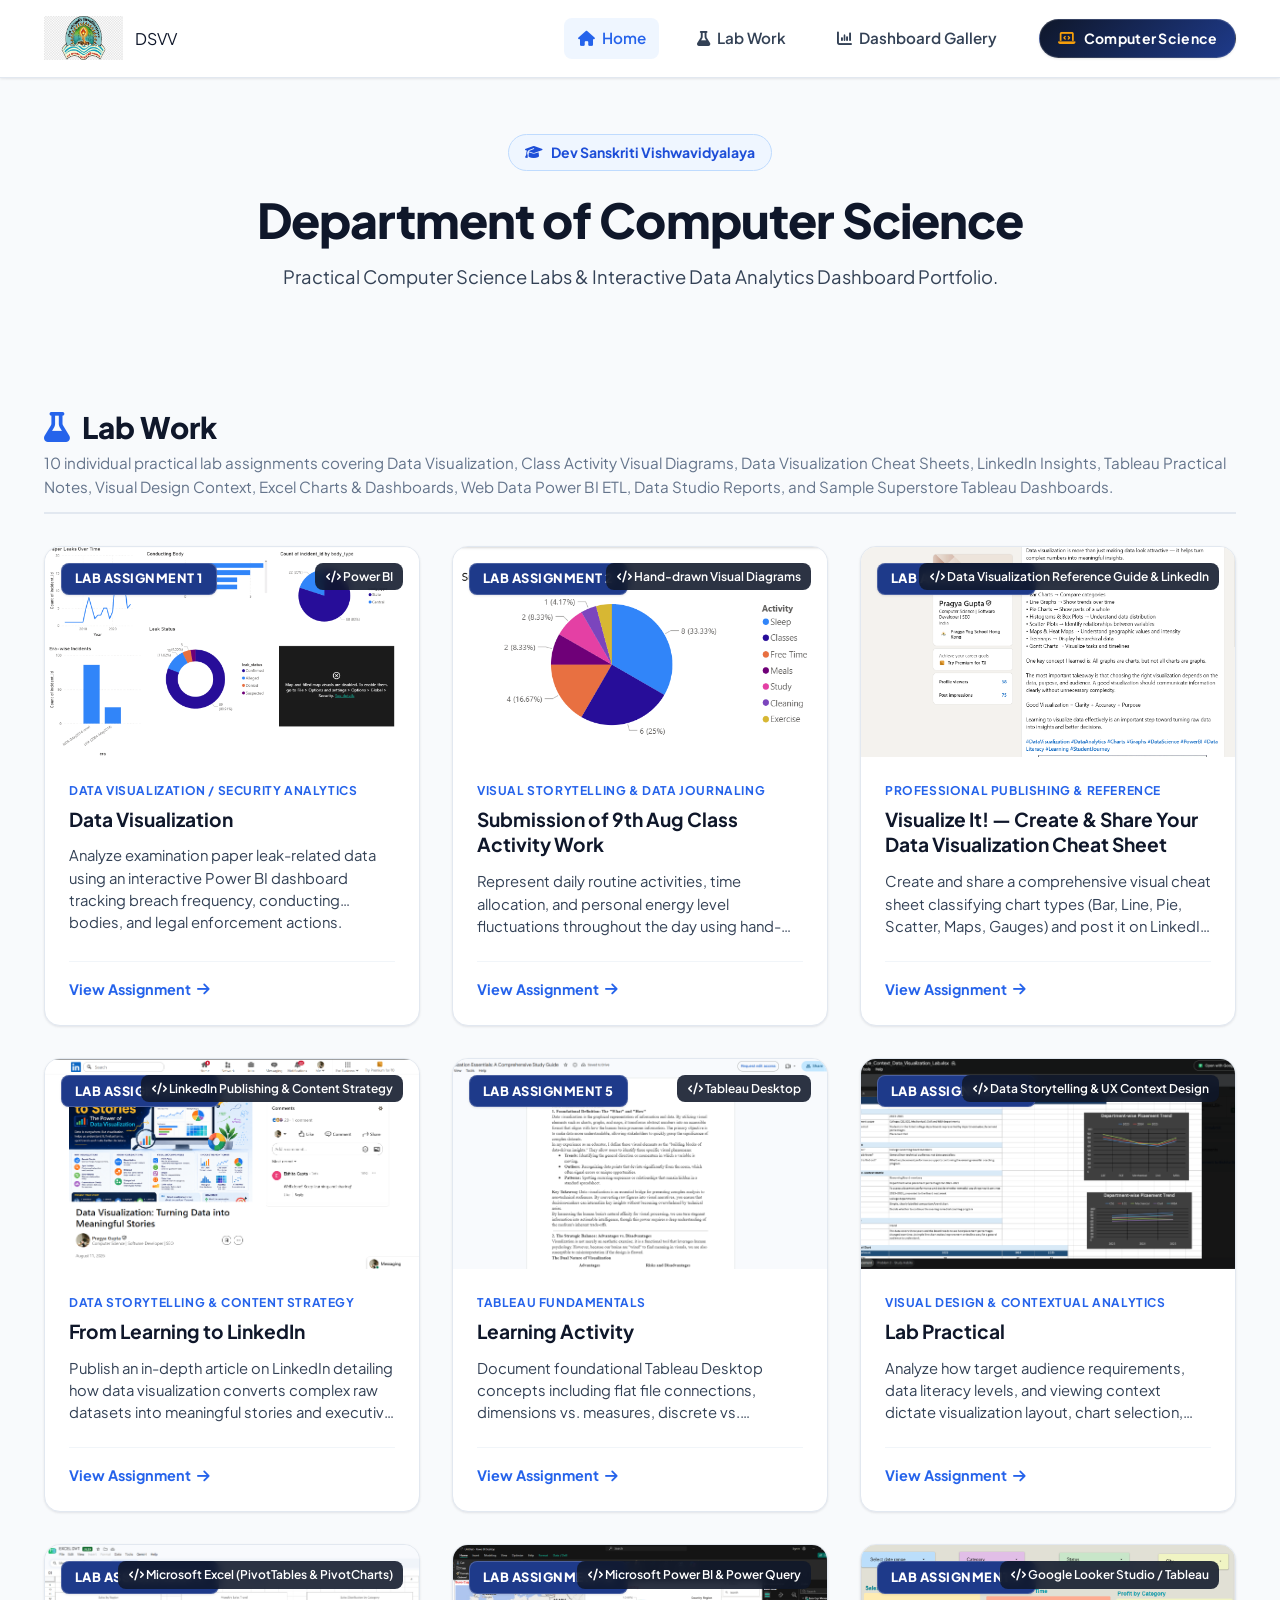
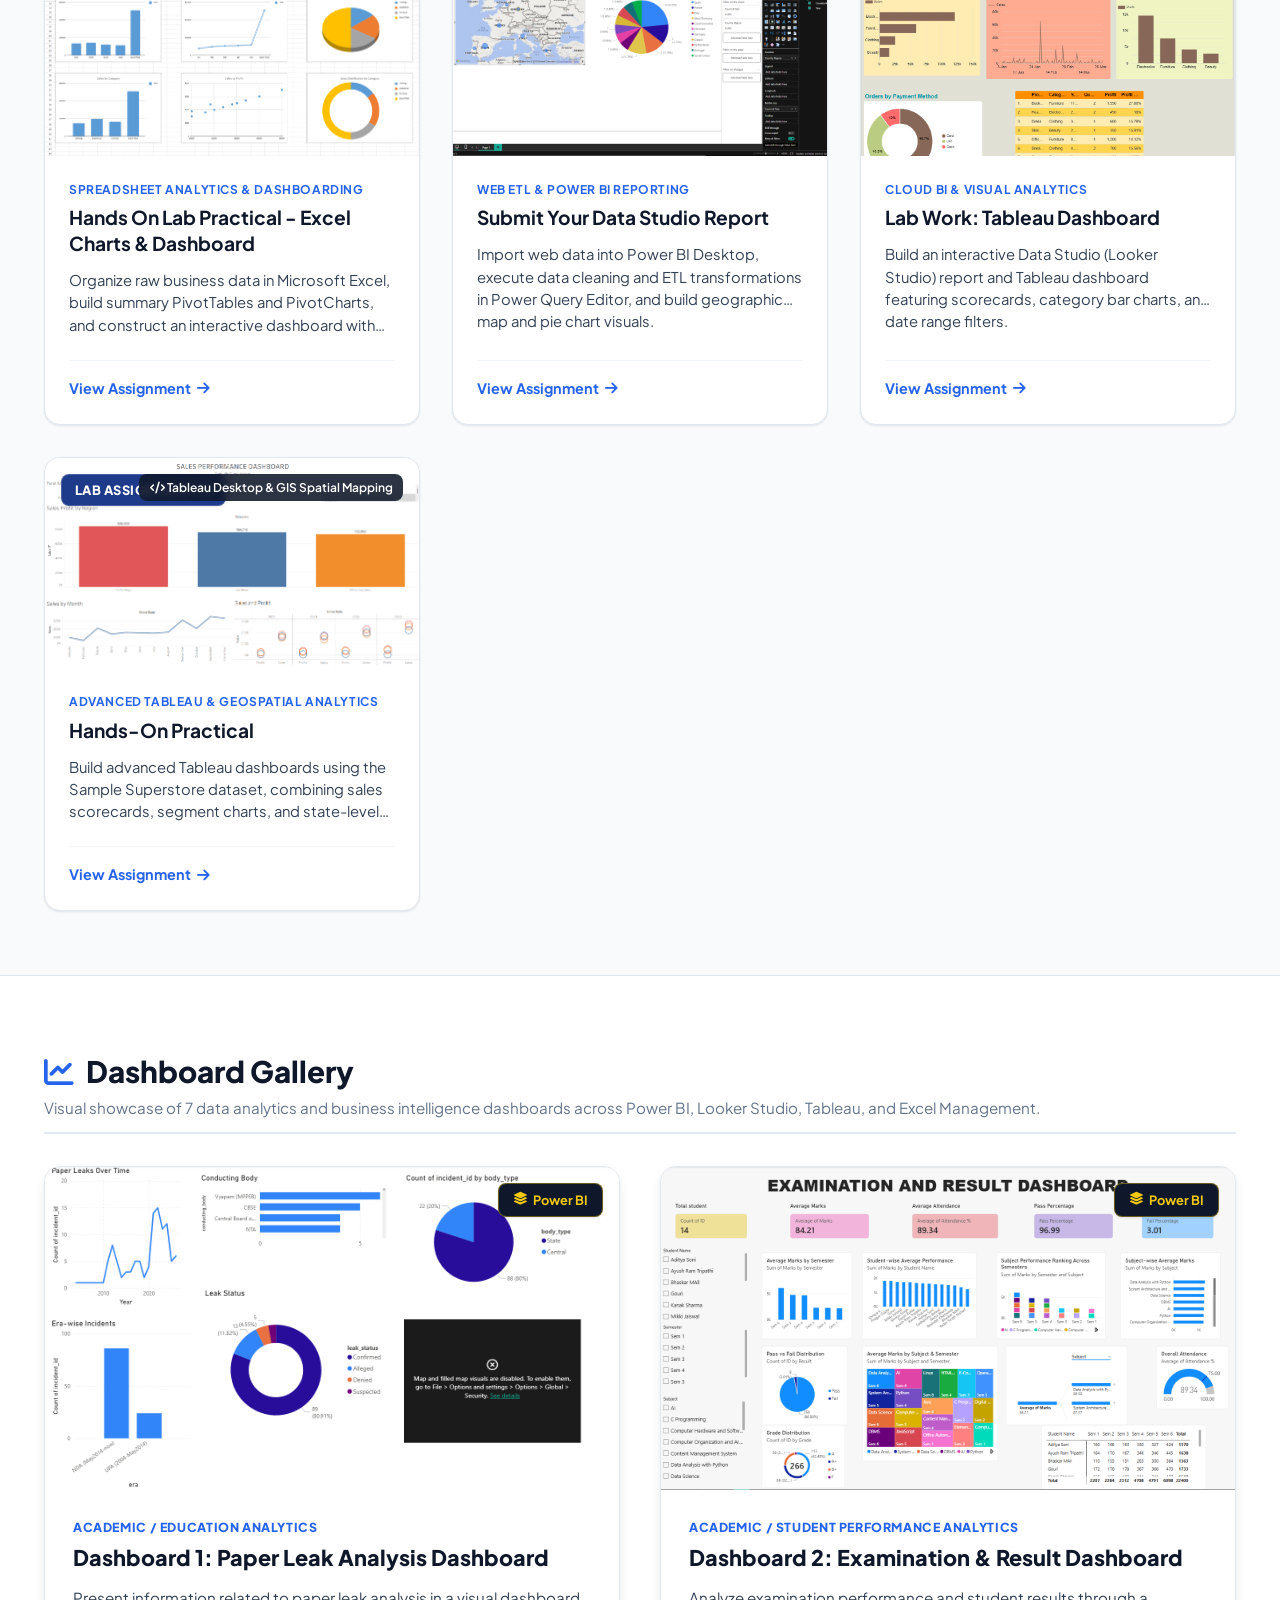
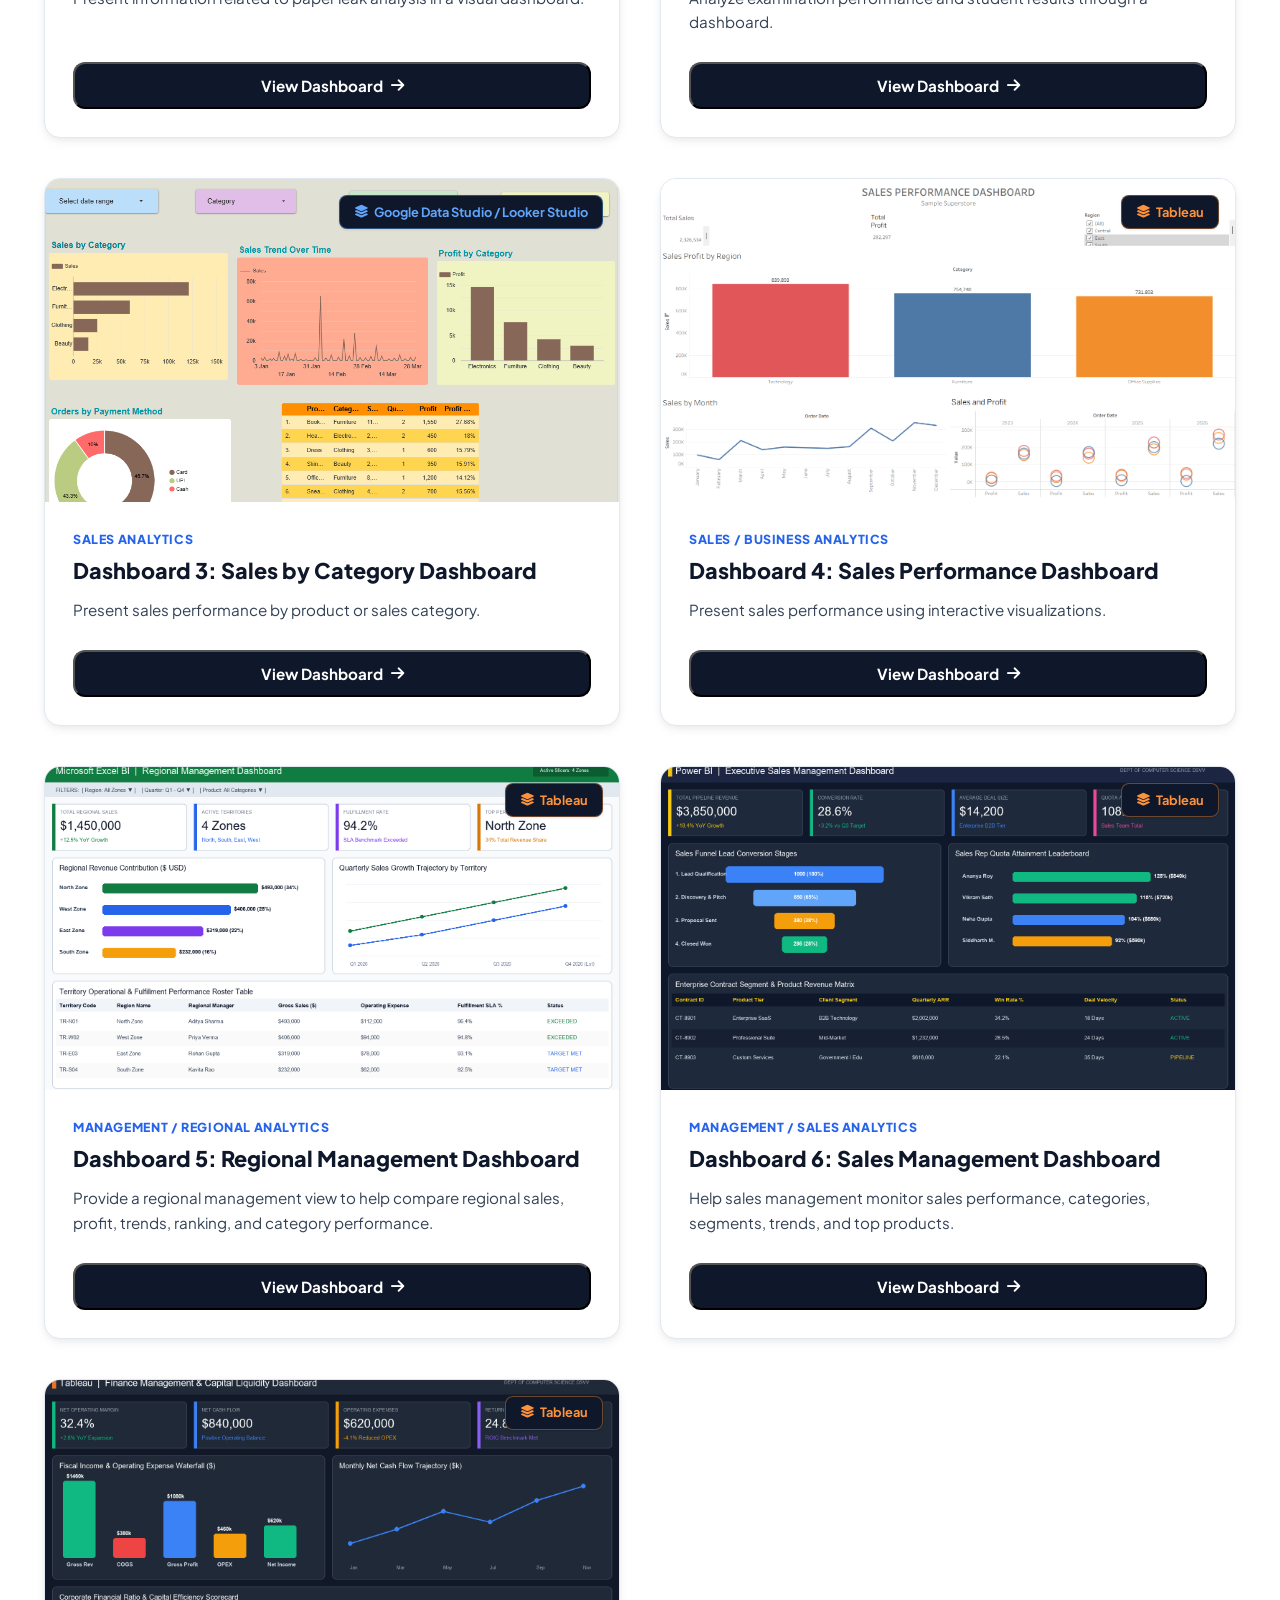
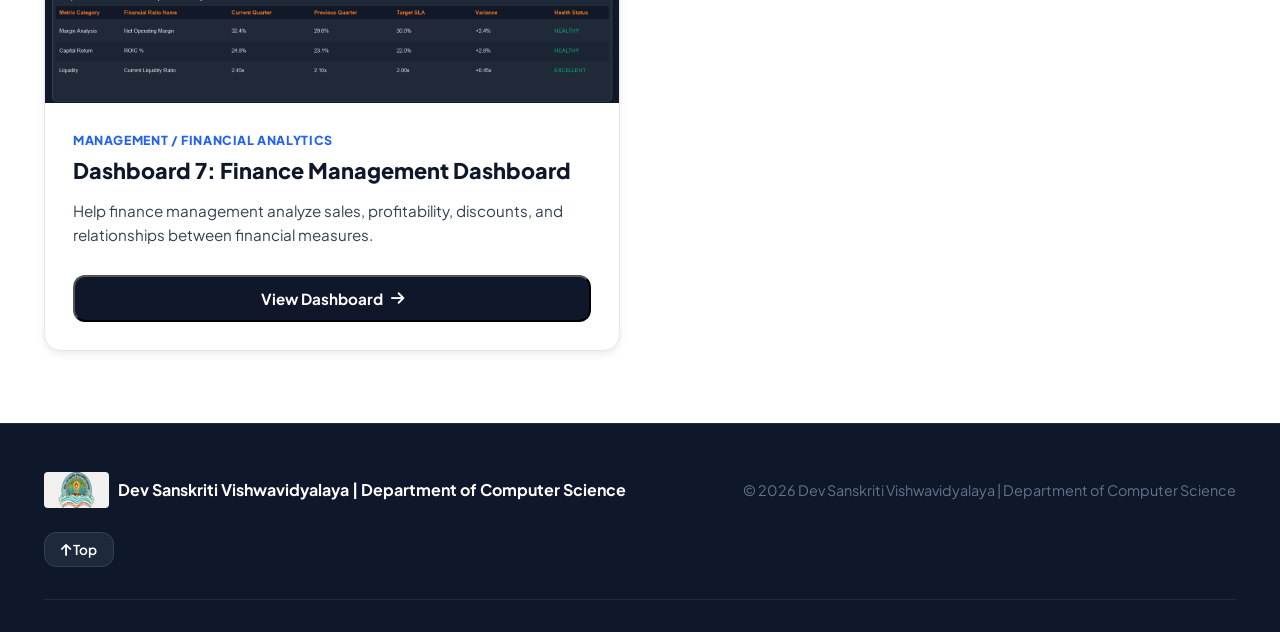
==== index.html @ 383acaea "Populate Lab Work section with 10 real assignments and 18 extracted document screenshots" ====
<!DOCTYPE html>
<html lang="en">
<head>
  <meta charset="UTF-8" />
  <meta name="viewport" content="width=device-width, initial-scale=1.0" />
  <title>Department of Computer Science — Portfolio | Dev Sanskriti Vishwavidyalaya</title>
  <meta name="description" content="Computer Science practical labs and interactive data visualization dashboards portfolio at Dev Sanskriti Vishwavidyalaya (DSVV)." />
  <meta name="author" content="Computer Science Student" />

  <!-- Google Fonts: Plus Jakarta Sans & JetBrains Mono -->
  <link rel="preconnect" href="https://fonts.googleapis.com">
  <link rel="preconnect" href="https://fonts.gstatic.com" crossorigin>
  <link href="https://fonts.googleapis.com/css2?family=Plus+Jakarta+Sans:wght@400;500;600;700;800&family=JetBrains+Mono:wght@500;600&display=swap" rel="stylesheet">

  <!-- Font Awesome Icons -->
  <link rel="stylesheet" href="https://cdnjs.cloudflare.com/ajax/libs/font-awesome/6.4.0/css/all.min.css" />

  <!-- Stylesheet -->
  <link rel="stylesheet" href="css/style.css" />
</head>
<body>

  <!-- ==========================================================================
       HEADER / NAVBAR (DSVV Branding Top-Left & Computer Science Top-Right)
       ========================================================================== -->
  <header class="navbar">
    <div class="container nav-container">
      <!-- Top Left: DSVV Emblem Logo & Text -->
      <a href="index.html" class="nav-brand" aria-label="Dev Sanskriti Vishwavidyalaya Home">
        <img src="images/dsvv-logo.png" alt="DSVV Logo" class="dsvv-logo-img" />
        <span class="dsvv-brand-text">DSVV</span>
      </a>

      <button class="mobile-menu-toggle" aria-label="Toggle Navigation Menu" aria-expanded="false">
        <i class="fa-solid fa-bars"></i>
      </button>

      <!-- Top Right: Navigation Links & Computer Science Badge -->
      <div class="nav-right-group">
        <nav>
          <ul class="nav-menu">
            <li><a href="#hero" class="nav-link active"><i class="fa-solid fa-house"></i> Home</a></li>
            <li><a href="#labs" class="nav-link"><i class="fa-solid fa-flask"></i> Lab Work</a></li>
            <li><a href="#dashboards" class="nav-link"><i class="fa-solid fa-chart-column"></i> Dashboard Gallery</a></li>
          </ul>
        </nav>
        <span class="cs-dept-badge">
          <i class="fa-solid fa-laptop-code"></i> Computer Science
        </span>
      </div>
    </div>
  </header>

  <main>
    <!-- ==========================================================================
         1. HERO SECTION (PRESERVED EXACTLY AS APPROVED — DO NOT CHANGE)
         ========================================================================== -->
    <section class="hero-section" id="hero">
      <div class="container">
        <div class="hero-institution-tag">
          <i class="fa-solid fa-graduation-cap"></i> Dev Sanskriti Vishwavidyalaya
        </div>

        <h1 class="hero-title">Department of Computer Science</h1>
        <p class="hero-subtitle">
          Practical Computer Science Labs &amp; Interactive Data Analytics Dashboard Portfolio.
        </p>
      </div>
    </section>

    <!-- ==========================================================================
         2. SECTION 1 — LAB WORK (12 Individual Assignment Cards)
         ========================================================================== -->
    <section class="labs-section" id="labs">
      <div class="container">
        <div class="section-header-wrap">
          <div>
            <h2 class="section-title">
              <i class="fa-solid fa-flask"></i> Lab Work
            </h2>
            <p class="section-desc">
              10 individual practical lab assignments covering Data Visualization, Class Activity Visual Diagrams, Data Visualization Cheat Sheets, LinkedIn Insights, Tableau Practical Notes, Visual Design Context, Excel Charts &amp; Dashboards, Web Data Power BI ETL, Data Studio Reports, and Sample Superstore Tableau Dashboards.
            </p>
          </div>
        </div>

        <!-- 10 Labs Grid Container (3 cols Desktop, 2 Tablet, 1 Mobile rendered via js/script.js) -->
        <div class="labs-grid" id="labs-grid">
          <!-- Rendered dynamically via js/script.js -->
        </div>
      </div>
    </section>

    <!-- ==========================================================================
         3. SECTION 2 — DASHBOARD GALLERY (7 Cards: 2 per row Desktop/Tablet, 1 Mobile)
         ========================================================================== -->
    <section class="dashboards-section" id="dashboards">
      <div class="container">
        <div class="section-header-wrap">
          <div>
            <h2 class="section-title">
              <i class="fa-solid fa-chart-line"></i> Dashboard Gallery
            </h2>
            <p class="section-desc">
              Visual showcase of 7 data analytics and business intelligence dashboards across Power BI, Looker Studio, Tableau, and Excel Management.
            </p>
          </div>
        </div>

        <!-- 7 Dashboards Gallery Grid Container (2 cols Desktop/Tablet, 1 Mobile rendered via js/script.js) -->
        <div class="dashboard-gallery-grid" id="dashboards-gallery-grid">
          <!-- Rendered dynamically via js/script.js -->
        </div>
      </div>
    </section>

  </main>

  <!-- ==========================================================================
       FOOTER
       ========================================================================== -->
  <footer class="site-footer">
    <div class="container">
      <div class="footer-content">
        <div class="footer-brand">
          <img src="images/dsvv-logo.png" alt="DSVV Logo" style="height: 36px; border-radius: 4px;" />
          <span>Dev Sanskriti Vishwavidyalaya | Department of Computer Science</span>
        </div>
        <div class="footer-copyright">
          © 2026 Dev Sanskriti Vishwavidyalaya | Department of Computer Science
        </div>
        <button class="btn-scroll-top" aria-label="Scroll to top of page">
          <i class="fa-solid fa-arrow-up"></i> Top
        </button>
      </div>
    </div>
  </footer>

  <!-- Scripts -->
  <script src="js/script.js"></script>
</body>
</html>
---- css/style.css ----
/* ==========================================================================
   Dev Sanskriti Vishwavidyalaya — Department of Computer Science
   Academic Labs & Visual Dashboard Gallery Portfolio Stylesheet
   ========================================================================== */

/* --------------------------------------------------------------------------
   1. Design System & CSS Variables
   -------------------------------------------------------------------------- */
:root {
  /* DSVV & Slate Brand Colors */
  --bg-main: #f8fafc;
  --bg-card: #ffffff;
  --bg-secondary: #f1f5f9;
  --bg-accent-light: #eff6ff;

  --text-primary: #0f172a;
  --text-secondary: #334155;
  --text-muted: #64748b;
  --text-inverse: #ffffff;

  --border-color: #e2e8f0;
  --border-focus: #2563eb;

  /* Primary Accent & DSVV Gold */
  --primary-accent: #2563eb;
  --primary-dark: #1d4ed8;
  --dsvv-gold: #f59e0b;
  --dsvv-navy: #1e3a8a;

  /* Tool-Specific Badges */
  --powerbi-bg: #fffbeb;
  --powerbi-border: #fef08a;
  --powerbi-text: #92400e;

  --looker-bg: #eff6ff;
  --looker-border: #bfdbfe;
  --looker-text: #1e40af;

  --tableau-bg: #fff7ed;
  --tableau-border: #ffedd5;
  --tableau-text: #9a3412;

  /* Shadows */
  --shadow-sm: 0 1px 3px rgba(15, 23, 42, 0.06), 0 1px 2px rgba(15, 23, 42, 0.04);
  --shadow-md: 0 4px 12px -2px rgba(15, 23, 42, 0.08), 0 2px 6px -1px rgba(15, 23, 42, 0.04);
  --shadow-lg: 0 12px 24px -4px rgba(15, 23, 42, 0.1), 0 4px 12px -2px rgba(15, 23, 42, 0.05);
  --shadow-xl: 0 25px 50px -12px rgba(15, 23, 42, 0.18);

  /* Radius */
  --radius-sm: 8px;
  --radius-md: 12px;
  --radius-lg: 16px;
  --radius-full: 9999px;

  /* Typography */
  --font-sans: 'Plus Jakarta Sans', -apple-system, BlinkMacSystemFont, 'Segoe UI', Roboto, sans-serif;
  --font-mono: 'JetBrains Mono', monospace;

  /* Container */
  --container-max-width: 1240px;
}

*, *::before, *::after {
  box-sizing: border-box;
  margin: 0;
  padding: 0;
}

html {
  font-family: var(--font-sans);
  font-size: 16px;
  line-height: 1.6;
  color: var(--text-primary);
  background-color: var(--bg-main);
  scroll-behavior: smooth;
  -webkit-font-smoothing: antialiased;
}

body {
  min-height: 100vh;
  display: flex;
  flex-direction: column;
}

img {
  max-width: 100%;
  height: auto;
  display: block;
}

a {
  color: inherit;
  text-decoration: none;
}

button, input, select {
  font-family: inherit;
  font-size: inherit;
}

.container {
  width: 100%;
  max-width: var(--container-max-width);
  margin: 0 auto;
  padding: 0 1.5rem;
}

/* --------------------------------------------------------------------------
   2. Header & DSVV Branding Navbar
   -------------------------------------------------------------------------- */
.navbar {
  position: sticky;
  top: 0;
  z-index: 100;
  background-color: rgba(255, 255, 255, 0.94);
  backdrop-filter: blur(12px);
  -webkit-backdrop-filter: blur(12px);
  border-bottom: 1px solid var(--border-color);
  box-shadow: var(--shadow-sm);
}

.nav-container {
  display: flex;
  align-items: center;
  justify-content: space-between;
  height: 4.8rem;
}

.nav-brand {
  display: flex;
  align-items: center;
  gap: 0.75rem;
}

.dsvv-logo-img {
  height: 44px;
  width: auto;
  object-fit: contain;
}

.nav-right-group {
  display: flex;
  align-items: center;
  gap: 1.75rem;
}

.cs-dept-badge {
  background: linear-gradient(135deg, #0f172a 0%, #1e3a8a 100%);
  color: #ffffff;
  padding: 0.45rem 1.1rem;
  border-radius: var(--radius-full);
  font-size: 0.875rem;
  font-weight: 700;
  letter-spacing: 0.02em;
  display: inline-flex;
  align-items: center;
  gap: 0.5rem;
  box-shadow: var(--shadow-sm);
  border: 1px solid rgba(255, 255, 255, 0.15);
}

.cs-dept-badge i {
  color: var(--dsvv-gold);
}

.nav-menu {
  display: flex;
  align-items: center;
  gap: 1.5rem;
  list-style: none;
}

.nav-link {
  font-weight: 600;
  font-size: 0.95rem;
  color: var(--text-secondary);
  padding: 0.5rem 0.85rem;
  border-radius: var(--radius-sm);
  transition: 0.15s ease;
  display: flex;
  align-items: center;
  gap: 0.45rem;
}

.nav-link:hover, .nav-link.active {
  color: var(--primary-accent);
  background-color: var(--bg-accent-light);
}

.mobile-menu-toggle {
  display: none;
  background: none;
  border: none;
  font-size: 1.5rem;
  color: var(--text-primary);
  cursor: pointer;
  padding: 0.5rem;
}

/* --------------------------------------------------------------------------
   3. Hero Section
   -------------------------------------------------------------------------- */
.hero-section {
  padding: 3.5rem 0 2rem 0;
  text-align: center;
}

.hero-institution-tag {
  display: inline-flex;
  align-items: center;
  gap: 0.5rem;
  background-color: #eff6ff;
  border: 1px solid #bfdbfe;
  padding: 0.4rem 1rem;
  border-radius: var(--radius-full);
  font-size: 0.875rem;
  font-weight: 700;
  color: #1d4ed8;
  margin-bottom: 1.25rem;
}

.hero-title {
  font-size: clamp(2rem, 4vw, 3rem);
  font-weight: 800;
  color: var(--text-primary);
  line-height: 1.2;
  margin-bottom: 0.85rem;
  letter-spacing: -0.02em;
}

.hero-subtitle {
  font-size: 1.15rem;
  color: var(--text-secondary);
  max-width: 46rem;
  margin: 0 auto 2.5rem auto;
}

/* Section Divider Header */
.section-header-wrap {
  margin-bottom: 2rem;
  padding-bottom: 0.75rem;
  border-bottom: 2px solid var(--border-color);
  display: flex;
  align-items: flex-end;
  justify-content: space-between;
  flex-wrap: wrap;
  gap: 1rem;
}

.section-title {
  font-size: 1.85rem;
  font-weight: 800;
  color: var(--text-primary);
  display: flex;
  align-items: center;
  gap: 0.75rem;
}

.section-title i {
  color: var(--primary-accent);
}

.section-desc {
  font-size: 0.95rem;
  color: var(--text-muted);
}

/* --------------------------------------------------------------------------
   4. Section 1 — LABS (Grid & Individual Cards)
   -------------------------------------------------------------------------- */
.labs-section {
  padding: 2.5rem 0 4rem 0;
}

.labs-grid {
  display: grid;
  grid-template-columns: repeat(auto-fill, minmax(340px, 1fr));
  gap: 2rem;
}

.lab-card {
  background-color: var(--bg-card);
  border: 1px solid var(--border-color);
  border-radius: var(--radius-lg);
  overflow: hidden;
  box-shadow: var(--shadow-sm);
  display: flex;
  flex-direction: column;
  transition: transform 0.25s ease, box-shadow 0.25s ease, border-color 0.25s ease;
  cursor: pointer;
  position: relative;
}

.lab-card:hover {
  transform: translateY(-6px);
  box-shadow: var(--shadow-lg);
  border-color: #cbd5e1;
}

.lab-image-wrapper {
  position: relative;
  width: 100%;
  aspect-ratio: 16 / 9;
  overflow: hidden;
  background-color: #0f172a;
}

.lab-image {
  width: 100%;
  height: 100%;
  object-fit: cover;
  transition: transform 0.5s ease;
}

.lab-card:hover .lab-image {
  transform: scale(1.06);
}

.lab-number-badge {
  position: absolute;
  top: 1rem;
  left: 1rem;
  background-color: #1e3a8a;
  color: #ffffff;
  padding: 0.3rem 0.8rem;
  border-radius: var(--radius-sm);
  font-size: 0.8rem;
  font-weight: 800;
  letter-spacing: 0.04em;
  box-shadow: var(--shadow-sm);
  border: 1px solid rgba(255, 255, 255, 0.2);
}

.lab-tool-badge {
  position: absolute;
  top: 1rem;
  right: 1rem;
  background-color: rgba(15, 23, 42, 0.88);
  backdrop-filter: blur(4px);
  color: #ffffff;
  padding: 0.25rem 0.65rem;
  border-radius: var(--radius-sm);
  font-size: 0.75rem;
  font-weight: 600;
}

.lab-card-body {
  padding: 1.5rem;
  display: flex;
  flex-direction: column;
  flex-grow: 1;
}

.lab-category {
  font-size: 0.75rem;
  font-weight: 700;
  text-transform: uppercase;
  letter-spacing: 0.05em;
  color: var(--primary-accent);
  margin-bottom: 0.4rem;
}

.lab-card-title {
  font-size: 1.2rem;
  font-weight: 700;
  color: var(--text-primary);
  margin-bottom: 0.75rem;
  line-height: 1.35;
}

.lab-card-description {
  font-size: 0.925rem;
  color: var(--text-secondary);
  line-height: 1.5;
  margin-bottom: 1.5rem;
  display: -webkit-box;
  -webkit-line-clamp: 3;
  -webkit-box-orient: vertical;
  overflow: hidden;
  flex-grow: 1;
}

.lab-card-footer {
  display: flex;
  align-items: center;
  justify-content: space-between;
  padding-top: 1rem;
  border-top: 1px solid #f1f5f9;
}

.btn-view-lab {
  display: inline-flex;
  align-items: center;
  gap: 0.4rem;
  font-size: 0.9rem;
  font-weight: 700;
  color: var(--primary-accent);
  transition: 0.15s ease;
}

.lab-card:hover .btn-view-lab {
  color: var(--primary-dark);
  transform: translateX(4px);
}

/* --------------------------------------------------------------------------
   5. Section 2 — DASHBOARD GALLERY (Visual Grid: 2 per row Desktop/Tablet)
   -------------------------------------------------------------------------- */
.dashboards-section {
  padding: 4.5rem 0;
  background-color: #ffffff;
  border-top: 1px solid var(--border-color);
}

.dashboard-gallery-grid {
  display: grid;
  grid-template-columns: repeat(2, 1fr); /* Exactly 2 dashboards per row on Desktop/Tablet */
  gap: 2.5rem;
}

.visual-dashboard-card {
  background-color: var(--bg-card);
  border: 1px solid var(--border-color);
  border-radius: var(--radius-lg);
  overflow: hidden;
  box-shadow: var(--shadow-md);
  display: flex;
  flex-direction: column;
  transition: transform 0.25s ease, box-shadow 0.25s ease, border-color 0.25s ease;
  cursor: pointer;
}

.visual-dashboard-card:hover {
  transform: translateY(-6px);
  box-shadow: var(--shadow-xl);
  border-color: #cbd5e1;
}

.dash-thumb-container {
  position: relative;
  width: 100%;
  aspect-ratio: 16 / 9;
  overflow: hidden;
  background-color: #090d16;
}

.dash-thumb-img {
  width: 100%;
  height: 100%;
  object-fit: cover;
  transition: transform 0.5s ease;
}

.visual-dashboard-card:hover .dash-thumb-img {
  transform: scale(1.05);
}

.dash-tool-badge {
  position: absolute;
  top: 1rem;
  right: 1rem;
  padding: 0.35rem 0.85rem;
  border-radius: var(--radius-sm);
  font-size: 0.8rem;
  font-weight: 700;
  box-shadow: var(--shadow-sm);
  display: flex;
  align-items: center;
  gap: 0.4rem;
}

.dash-tool-badge.power-bi { background-color: #0f172a; color: #f2c811; border: 1px solid rgba(242, 200, 17, 0.4); }
.dash-tool-badge.looker-studio { background-color: #0f172a; color: #60a5fa; border: 1px solid rgba(96, 165, 250, 0.4); }
.dash-tool-badge.tableau { background-color: #0f172a; color: #fb923c; border: 1px solid rgba(251, 146, 60, 0.4); }

.dash-body {
  padding: 1.75rem;
  display: flex;
  flex-direction: column;
  flex-grow: 1;
}

.dash-category {
  font-size: 0.775rem;
  font-weight: 800;
  text-transform: uppercase;
  letter-spacing: 0.05em;
  color: var(--primary-accent);
  margin-bottom: 0.4rem;
}

.dash-title {
  font-size: 1.35rem;
  font-weight: 800;
  color: var(--text-primary);
  margin-bottom: 0.85rem;
  line-height: 1.3;
}

.dash-description {
  font-size: 0.95rem;
  color: var(--text-secondary);
  line-height: 1.6;
  margin-bottom: 1.75rem;
  flex-grow: 1;
}

.btn-view-dashboard {
  display: inline-flex;
  align-items: center;
  justify-content: center;
  gap: 0.5rem;
  background-color: var(--text-primary);
  color: #ffffff;
  padding: 0.75rem 1.25rem;
  border-radius: var(--radius-md);
  font-size: 0.95rem;
  font-weight: 700;
  transition: 0.15s ease;
  width: 100%;
}

.visual-dashboard-card:hover .btn-view-dashboard {
  background-color: var(--primary-accent);
}

/* --------------------------------------------------------------------------
   6. About Section
   -------------------------------------------------------------------------- */
.about-section {
  padding: 4.5rem 0;
  background-color: var(--bg-main);
  border-top: 1px solid var(--border-color);
}

.about-grid {
  display: grid;
  grid-template-columns: 1fr 1fr;
  gap: 3rem;
  align-items: center;
}

.about-title {
  font-size: 2rem;
  font-weight: 800;
  margin-bottom: 1.25rem;
}

.about-highlights {
  display: grid;
  grid-template-columns: 1fr 1fr;
  gap: 1.25rem;
}

.highlight-item {
  display: flex;
  gap: 1rem;
  padding: 1rem;
  background-color: var(--bg-card);
  border-radius: var(--radius-md);
  border: 1px solid var(--border-color);
}

.highlight-icon {
  width: 2.5rem;
  height: 2.5rem;
  border-radius: var(--radius-sm);
  background-color: var(--bg-accent-light);
  color: var(--primary-accent);
  display: flex;
  align-items: center;
  justify-content: center;
  flex-shrink: 0;
}

/* --------------------------------------------------------------------------
   7. Reusable Detail Views (`lab.html` & `dashboard.html`)
   -------------------------------------------------------------------------- */
.detail-header-nav {
  padding: 1.5rem 0;
}

.btn-back {
  display: inline-flex;
  align-items: center;
  gap: 0.5rem;
  font-weight: 600;
  font-size: 0.95rem;
  color: var(--text-secondary);
  padding: 0.5rem 1rem;
  background-color: var(--bg-card);
  border: 1px solid var(--border-color);
  border-radius: var(--radius-md);
  transition: 0.15s ease;
  box-shadow: var(--shadow-sm);
}

.btn-back:hover {
  color: var(--text-primary);
  border-color: var(--primary-accent);
  transform: translateX(-4px);
}

.detail-main {
  padding-bottom: 5rem;
}

.detail-title-section {
  margin-bottom: 2rem;
}

.detail-title-tags {
  display: flex;
  align-items: center;
  gap: 0.75rem;
  margin-bottom: 0.75rem;
  flex-wrap: wrap;
}

.lab-number-pill {
  background-color: #1e3a8a;
  color: #ffffff;
  padding: 0.35rem 0.9rem;
  border-radius: var(--radius-full);
  font-size: 0.85rem;
  font-weight: 800;
}

.detail-tool-tag {
  padding: 0.35rem 0.9rem;
  border-radius: var(--radius-full);
  font-size: 0.85rem;
  font-weight: 700;
  display: inline-flex;
  align-items: center;
  gap: 0.45rem;
}

.detail-tool-tag.power-bi { background-color: var(--powerbi-bg); color: var(--powerbi-text); border: 1px solid var(--powerbi-border); }
.detail-tool-tag.looker-studio { background-color: var(--looker-bg); color: var(--looker-text); border: 1px solid var(--looker-border); }
.detail-tool-tag.tableau { background-color: var(--tableau-bg); color: var(--tableau-text); border: 1px solid var(--tableau-border); }

.detail-category-tag {
  background-color: #f1f5f9;
  color: var(--text-secondary);
  border: 1px solid var(--border-color);
  padding: 0.35rem 0.9rem;
  border-radius: var(--radius-full);
  font-size: 0.85rem;
  font-weight: 600;
}

.detail-title {
  font-size: clamp(1.8rem, 3.5vw, 2.75rem);
  font-weight: 800;
  color: var(--text-primary);
  line-height: 1.25;
}

/* Screenshot Card & Gallery */
.screenshot-section-card {
  background-color: var(--bg-card);
  border: 1px solid var(--border-color);
  border-radius: var(--radius-lg);
  overflow: hidden;
  box-shadow: var(--shadow-md);
  margin-bottom: 3rem;
}

.screenshot-header-bar {
  background-color: #0f172a;
  color: #ffffff;
  padding: 0.85rem 1.5rem;
  display: flex;
  align-items: center;
  justify-content: space-between;
  border-bottom: 1px solid #1e293b;
}

.screenshot-title-mini {
  display: flex;
  align-items: center;
  gap: 0.6rem;
  font-size: 0.9rem;
  font-weight: 600;
  color: #cbd5e1;
}

.screenshots-gallery-grid {
  display: grid;
  grid-template-columns: repeat(auto-fit, minmax(360px, 1fr));
  gap: 1.5rem;
  padding: 1.5rem;
  background-color: #090d16;
}

.screenshot-item {
  position: relative;
  border-radius: var(--radius-md);
  overflow: hidden;
  border: 1px solid #1e293b;
  cursor: zoom-in;
  background-color: #0f172a;
  transition: transform 0.25s ease;
}

.screenshot-item:hover {
  transform: scale(1.02);
}

.screenshot-item img {
  width: 100%;
  height: auto;
  display: block;
  object-fit: contain;
}

.screenshot-caption {
  padding: 0.65rem 1rem;
  background-color: #0f172a;
  color: #cbd5e1;
  font-size: 0.825rem;
  border-top: 1px solid #1e293b;
  text-align: center;
}

/* Styled Screenshot Placeholder for Cards & Detail Pages */
.styled-screenshot-placeholder {
  width: 100%;
  height: 100%;
  min-height: 200px;
  background: linear-gradient(135deg, #0f172a 0%, #1e293b 100%);
  display: flex;
  flex-direction: column;
  align-items: center;
  justify-content: center;
  padding: 1.5rem;
  text-align: center;
  color: #94a3b8;
  border: 1px dashed #334155;
  transition: all 0.25s ease;
}

.styled-screenshot-placeholder.detail-ph {
  min-height: 220px;
  border-radius: var(--radius-md);
  border: 1px dashed #334155;
  background: #0f172a;
}

.placeholder-icon {
  font-size: 2.25rem;
  color: #38bdf8;
  margin-bottom: 0.75rem;
}

.placeholder-label {
  font-size: 0.95rem;
  font-weight: 700;
  color: #e2e8f0;
  margin-bottom: 0.35rem;
}

.placeholder-target-filename {
  font-family: var(--font-mono);
  font-size: 0.775rem;
  color: #64748b;
  background-color: rgba(15, 23, 42, 0.8);
  padding: 0.2rem 0.6rem;
  border-radius: 4px;
  border: 1px solid #1e293b;
  word-break: break-all;
}

/* Code Editor & Terminal Boxes for Labs */
.code-editor-box {
  background-color: #090d16;
  border: 1px solid #1e293b;
  border-radius: var(--radius-md);
  overflow: hidden;
}

.code-editor-header {
  background-color: #0f172a;
  padding: 0.65rem 1.25rem;
  display: flex;
  align-items: center;
  justify-content: space-between;
  border-bottom: 1px solid #1e293b;
  color: #cbd5e1;
  font-size: 0.85rem;
  font-weight: 600;
}

.code-lang-badge {
  background-color: #1e293b;
  color: #38bdf8;
  padding: 0.2rem 0.6rem;
  border-radius: 4px;
  font-family: var(--font-mono);
  font-size: 0.75rem;
}

.code-snippet-pre {
  padding: 1.25rem;
  font-family: var(--font-mono);
  font-size: 0.9rem;
  color: #f8fafc;
  line-height: 1.6;
  overflow-x: auto;
}

.terminal-output-box {
  background-color: #090d16;
  border: 1px solid #1e293b;
  border-radius: var(--radius-md);
  overflow: hidden;
}

.terminal-header {
  background-color: #1e293b;
  color: #10b981;
  padding: 0.6rem 1.25rem;
  font-size: 0.85rem;
  font-weight: 700;
  display: flex;
  align-items: center;
  gap: 0.5rem;
}

.terminal-body {
  padding: 1.25rem;
  font-family: var(--font-mono);
  font-size: 0.875rem;
  color: #a7f3d0;
  line-height: 1.5;
  white-space: pre-wrap;
}

/* Detail Info Grid */
.detail-info-grid {
  display: grid;
  grid-template-columns: 2fr 1fr;
  gap: 2rem;
}

.detail-block {
  background-color: var(--bg-card);
  border: 1px solid var(--border-color);
  border-radius: var(--radius-lg);
  padding: 1.75rem;
  box-shadow: var(--shadow-sm);
  margin-bottom: 2rem;
}

.block-heading {
  display: flex;
  align-items: center;
  gap: 0.6rem;
  font-size: 1.2rem;
  font-weight: 700;
  color: var(--text-primary);
  margin-bottom: 1rem;
  padding-bottom: 0.75rem;
  border-bottom: 1px solid #f1f5f9;
}

.block-heading i {
  color: var(--primary-accent);
}

.block-body {
  font-size: 1rem;
  color: var(--text-secondary);
  line-height: 1.65;
}

.kpi-cards-grid {
  display: grid;
  grid-template-columns: repeat(auto-fill, minmax(200px, 1fr));
  gap: 1rem;
  margin-top: 0.5rem;
}

.kpi-metric-card {
  background-color: var(--bg-main);
  border: 1px solid var(--border-color);
  border-radius: var(--radius-md);
  padding: 1rem 1.25rem;
  display: flex;
  flex-direction: column;
  gap: 0.35rem;
}

.kpi-metric-label {
  font-size: 0.8rem;
  font-weight: 700;
  text-transform: uppercase;
  color: var(--text-muted);
  letter-spacing: 0.04em;
}

.kpi-metric-value {
  font-size: 1.35rem;
  font-weight: 800;
  color: var(--text-primary);
}

.kpi-metric-sub {
  font-size: 0.8rem;
  color: var(--primary-accent);
  font-weight: 600;
}

.viz-list {
  display: flex;
  flex-direction: column;
  gap: 0.75rem;
  list-style: none;
}

.viz-item {
  display: flex;
  align-items: flex-start;
  gap: 0.75rem;
  padding: 0.75rem 1rem;
  background-color: var(--bg-main);
  border-radius: var(--radius-md);
  border: 1px solid var(--border-color);
  font-size: 0.95rem;
  color: var(--text-primary);
}

.viz-item i {
  color: var(--primary-accent);
  margin-top: 0.25rem;
}

.insights-list {
  display: flex;
  flex-direction: column;
  gap: 1rem;
  list-style: none;
}

.insight-card {
  display: flex;
  gap: 1rem;
  align-items: flex-start;
  padding: 1rem 1.25rem;
  background-color: #f8fafc;
  border-left: 4px solid var(--primary-accent);
  border-radius: 0 var(--radius-md) var(--radius-md) 0;
  border: 1px solid var(--border-color);
  border-left-width: 4px;
}

.insight-icon {
  color: var(--primary-accent);
  font-size: 1.1rem;
  margin-top: 0.15rem;
}

.insight-text {
  font-size: 0.975rem;
  color: var(--text-secondary);
  line-height: 1.6;
}

.sidebar-panel {
  display: flex;
  flex-direction: column;
  gap: 1.5rem;
}

.sidebar-card {
  background-color: var(--bg-card);
  border: 1px solid var(--border-color);
  border-radius: var(--radius-lg);
  padding: 1.5rem;
  box-shadow: var(--shadow-sm);
}

.sidebar-title {
  font-size: 1rem;
  font-weight: 700;
  color: var(--text-primary);
  margin-bottom: 1rem;
  display: flex;
  align-items: center;
  gap: 0.5rem;
}

.spec-list {
  display: flex;
  flex-direction: column;
  gap: 1rem;
}

.spec-item {
  display: flex;
  flex-direction: column;
  gap: 0.25rem;
}

.spec-label {
  font-size: 0.775rem;
  font-weight: 700;
  text-transform: uppercase;
  color: var(--text-muted);
  letter-spacing: 0.04em;
}

.spec-value {
  font-size: 0.95rem;
  font-weight: 600;
  color: var(--text-primary);
}

/* --------------------------------------------------------------------------
   8. Lightbox Modal Overlay
   -------------------------------------------------------------------------- */
.lightbox-modal {
  position: fixed;
  top: 0;
  left: 0;
  width: 100vw;
  height: 100vh;
  background-color: rgba(15, 23, 42, 0.92);
  backdrop-filter: blur(8px);
  z-index: 1000;
  display: flex;
  flex-direction: column;
  align-items: center;
  justify-content: center;
  opacity: 0;
  visibility: hidden;
  transition: opacity 0.25s ease, visibility 0.25s ease;
  padding: 2rem;
}

.lightbox-modal.active {
  opacity: 1;
  visibility: visible;
}

.lightbox-header {
  position: absolute;
  top: 1.5rem;
  left: 2rem;
  right: 2rem;
  display: flex;
  align-items: center;
  justify-content: space-between;
  color: #ffffff;
}

.lightbox-title {
  font-size: 1.1rem;
  font-weight: 700;
}

.lightbox-close {
  background: rgba(255, 255, 255, 0.15);
  border: none;
  color: #ffffff;
  width: 2.75rem;
  height: 2.75rem;
  border-radius: var(--radius-full);
  font-size: 1.25rem;
  cursor: pointer;
  display: flex;
  align-items: center;
  justify-content: center;
  transition: 0.15s ease;
}

.lightbox-close:hover {
  background-color: #ef4444;
  transform: scale(1.1);
}

.lightbox-img-container {
  max-width: 92vw;
  max-height: 85vh;
  display: flex;
  align-items: center;
  justify-content: center;
}

.lightbox-img {
  max-width: 100%;
  max-height: 85vh;
  object-fit: contain;
  border-radius: var(--radius-md);
  box-shadow: var(--shadow-xl);
}

/* --------------------------------------------------------------------------
   9. Site Footer
   -------------------------------------------------------------------------- */
.site-footer {
  margin-top: auto;
  background-color: #0f172a;
  color: #94a3b8;
  padding: 3rem 0 2rem 0;
  border-top: 1px solid #1e293b;
}

.footer-content {
  display: flex;
  align-items: center;
  justify-content: space-between;
  flex-wrap: wrap;
  gap: 1.5rem;
  padding-bottom: 2rem;
  border-bottom: 1px solid #1e293b;
}

.footer-brand {
  font-size: 1rem;
  font-weight: 700;
  color: #ffffff;
  display: flex;
  align-items: center;
  gap: 0.6rem;
}

.footer-copyright {
  font-size: 0.9rem;
  color: #64748b;
}

.btn-scroll-top {
  background-color: #1e293b;
  color: #ffffff;
  border: 1px solid #334155;
  padding: 0.5rem 1rem;
  border-radius: var(--radius-md);
  font-size: 0.85rem;
  font-weight: 600;
  cursor: pointer;
  transition: 0.15s ease;
}

.btn-scroll-top:hover {
  background-color: var(--primary-accent);
  border-color: var(--primary-accent);
}

/* --------------------------------------------------------------------------
   10. Responsiveness Rules
   -------------------------------------------------------------------------- */
@media (max-width: 992px) {
  .dashboard-gallery-grid {
    grid-template-columns: repeat(2, 1fr); /* Exactly 2 dashboards per row on Tablet */
  }

  .detail-info-grid {
    grid-template-columns: 1fr;
  }

  .about-grid {
    grid-template-columns: 1fr;
  }
}

@media (max-width: 768px) {
  .nav-right-group {
    flex-direction: column;
    align-items: flex-end;
  }

  .nav-menu {
    position: absolute;
    top: 4.8rem;
    left: 0;
    width: 100%;
    background-color: var(--bg-card);
    border-bottom: 1px solid var(--border-color);
    flex-direction: column;
    padding: 1.5rem;
    gap: 1rem;
    display: none;
    box-shadow: var(--shadow-md);
  }

  .nav-menu.active {
    display: flex;
  }

  .mobile-menu-toggle {
    display: block;
  }

  .labs-grid {
    grid-template-columns: 1fr;
  }

  .dashboard-gallery-grid {
    grid-template-columns: 1fr; /* Exactly 1 dashboard per row on Mobile */
  }

  .about-highlights {
    grid-template-columns: 1fr;
  }
}


/* --------------------------------------------------------------------------
   11. Projects, Skills & Contact Styles
   -------------------------------------------------------------------------- */
.projects-section, .skills-section, .contact-section {
  padding: 4.5rem 0;
  border-top: 1px solid var(--border-color);
}

.projects-grid {
  display: grid;
  grid-template-columns: repeat(auto-fill, minmax(270px, 1fr));
  gap: 2rem;
}

.project-card {
  background-color: var(--bg-card);
  border: 1px solid var(--border-color);
  border-radius: var(--radius-lg);
  padding: 1.75rem;
  box-shadow: var(--shadow-sm);
  display: flex;
  flex-direction: column;
  transition: transform 0.25s ease, box-shadow 0.25s ease;
}

.project-card:hover {
  transform: translateY(-5px);
  box-shadow: var(--shadow-md);
  border-color: #cbd5e1;
}

.project-icon-wrap {
  width: 3.25rem;
  height: 3.25rem;
  border-radius: var(--radius-md);
  background-color: var(--bg-accent-light);
  color: var(--primary-accent);
  display: flex;
  align-items: center;
  justify-content: center;
  font-size: 1.35rem;
  margin-bottom: 1.25rem;
}

.project-category {
  font-size: 0.75rem;
  font-weight: 700;
  text-transform: uppercase;
  color: var(--primary-accent);
  letter-spacing: 0.05em;
  margin-bottom: 0.35rem;
}

.project-title {
  font-size: 1.25rem;
  font-weight: 800;
  color: var(--text-primary);
  margin-bottom: 0.65rem;
}

.project-desc {
  font-size: 0.925rem;
  color: var(--text-secondary);
  line-height: 1.55;
  margin-bottom: 1.25rem;
  flex-grow: 1;
}

.project-tags {
  display: flex;
  flex-wrap: wrap;
  gap: 0.4rem;
  margin-bottom: 1.25rem;
}

.project-tag {
  background-color: var(--bg-secondary);
  color: var(--text-secondary);
  padding: 0.25rem 0.65rem;
  border-radius: var(--radius-sm);
  font-size: 0.775rem;
  font-weight: 600;
}

.project-link {
  display: inline-flex;
  align-items: center;
  gap: 0.4rem;
  font-size: 0.9rem;
  font-weight: 700;
  color: var(--primary-accent);
}

.project-link:hover {
  color: var(--primary-dark);
}

.skills-grid {
  display: grid;
  grid-template-columns: repeat(auto-fill, minmax(260px, 1fr));
  gap: 2rem;
}

.skill-category-card {
  background-color: var(--bg-card);
  border: 1px solid var(--border-color);
  border-radius: var(--radius-lg);
  padding: 1.75rem;
  box-shadow: var(--shadow-sm);
}

.skill-cat-header {
  display: flex;
  align-items: center;
  gap: 0.75rem;
  margin-bottom: 1.25rem;
  padding-bottom: 0.75rem;
  border-bottom: 2px solid var(--bg-secondary);
}

.skill-cat-header i {
  font-size: 1.35rem;
  color: var(--primary-accent);
}

.skill-cat-header h3 {
  font-size: 1.15rem;
  font-weight: 800;
  color: var(--text-primary);
}

.skill-items-list {
  display: flex;
  flex-direction: column;
  gap: 0.85rem;
}

.skill-item {
  display: flex;
  align-items: center;
  justify-content: space-between;
  padding: 0.5rem 0.75rem;
  background-color: var(--bg-main);
  border-radius: var(--radius-sm);
  border: 1px solid var(--border-color);
}

.skill-name {
  font-size: 0.9rem;
  font-weight: 600;
  color: var(--text-primary);
}

.skill-level {
  font-size: 0.75rem;
  font-weight: 700;
  background-color: var(--bg-accent-light);
  color: var(--primary-accent);
  padding: 0.15rem 0.5rem;
  border-radius: var(--radius-full);
}

.contact-grid {
  display: grid;
  grid-template-columns: repeat(auto-fit, minmax(260px, 1fr));
  gap: 1.5rem;
}

.contact-card {
  background-color: var(--bg-card);
  border: 1px solid var(--border-color);
  border-radius: var(--radius-md);
  padding: 1.5rem;
  display: flex;
  align-items: center;
  gap: 1.25rem;
  box-shadow: var(--shadow-sm);
}

.contact-icon {
  width: 3rem;
  height: 3rem;
  border-radius: var(--radius-md);
  background-color: var(--bg-accent-light);
  color: var(--primary-accent);
  display: flex;
  align-items: center;
  justify-content: center;
  font-size: 1.35rem;
  flex-shrink: 0;
}

.contact-info {
  display: flex;
  flex-direction: column;
}

.contact-label {
  font-size: 0.775rem;
  font-weight: 700;
  text-transform: uppercase;
  color: var(--text-muted);
}

.contact-value {
  font-size: 1rem;
  font-weight: 700;
  color: var(--text-primary);
}
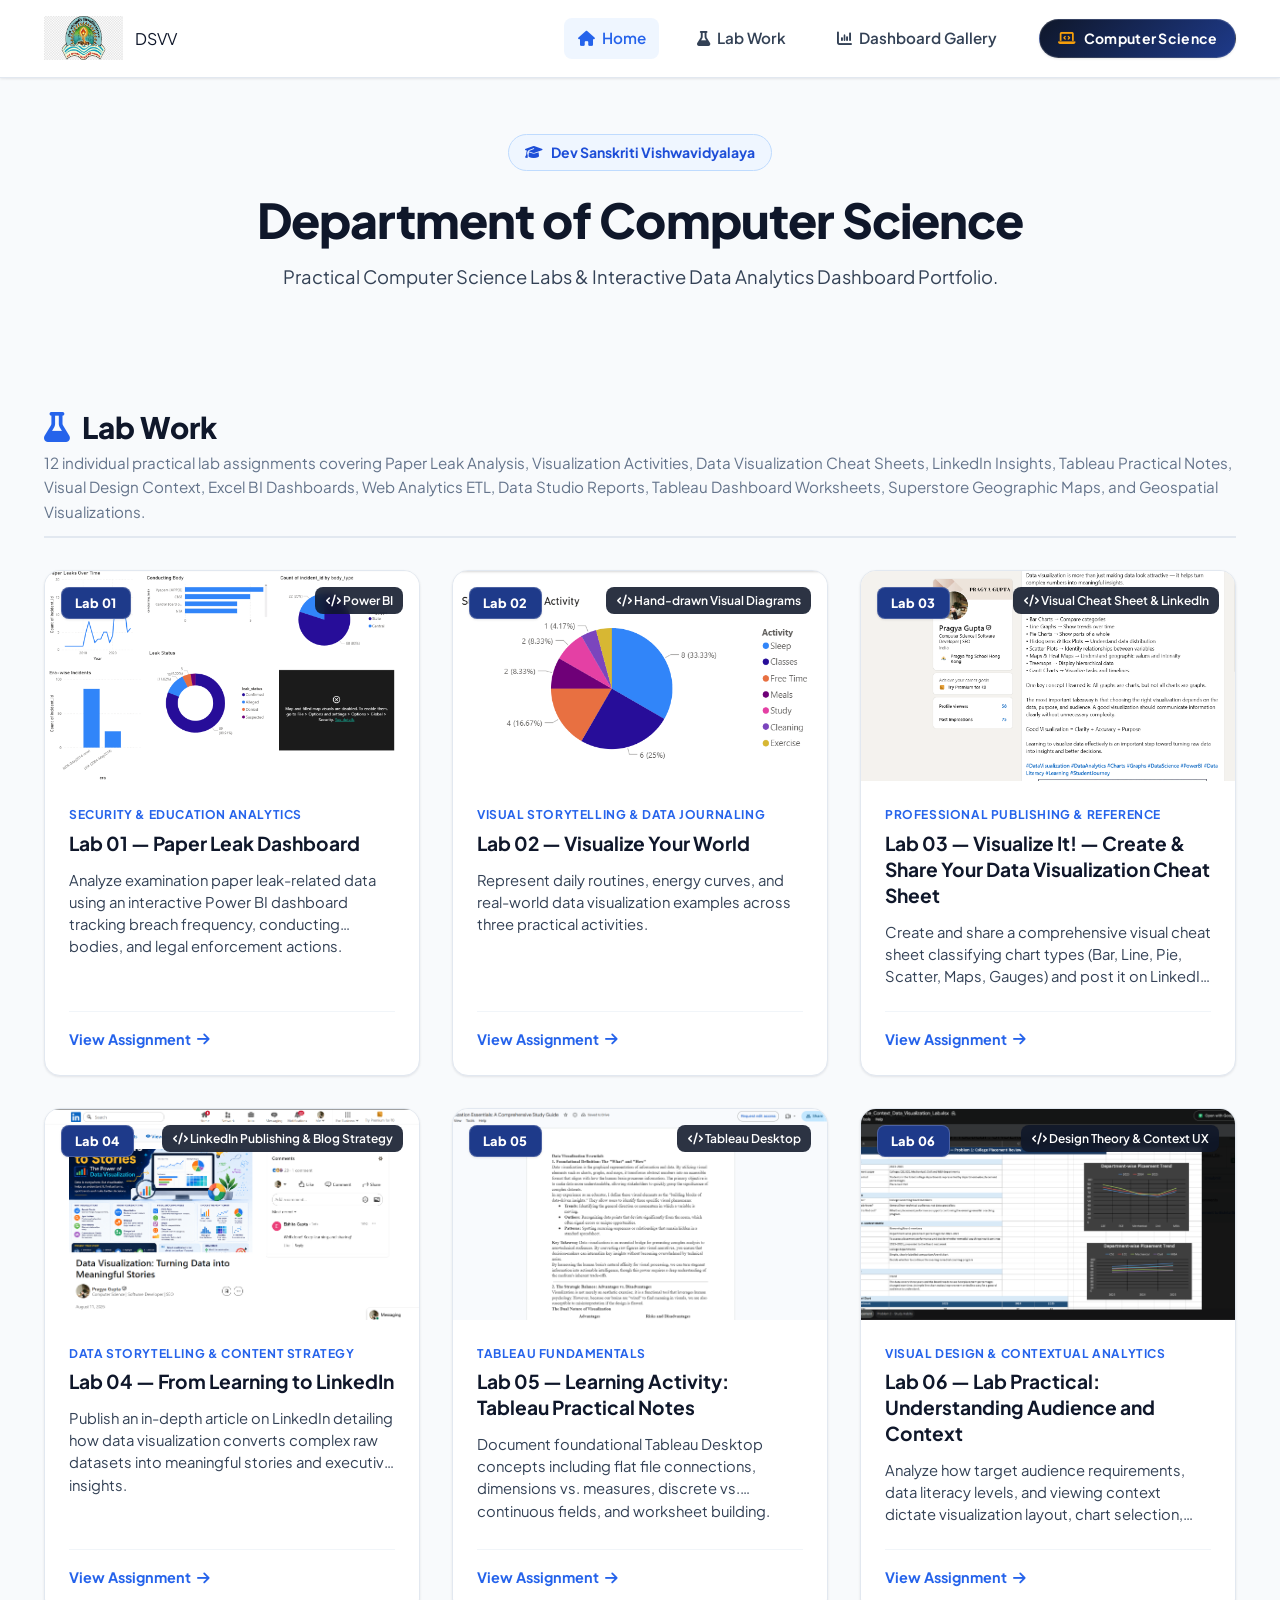
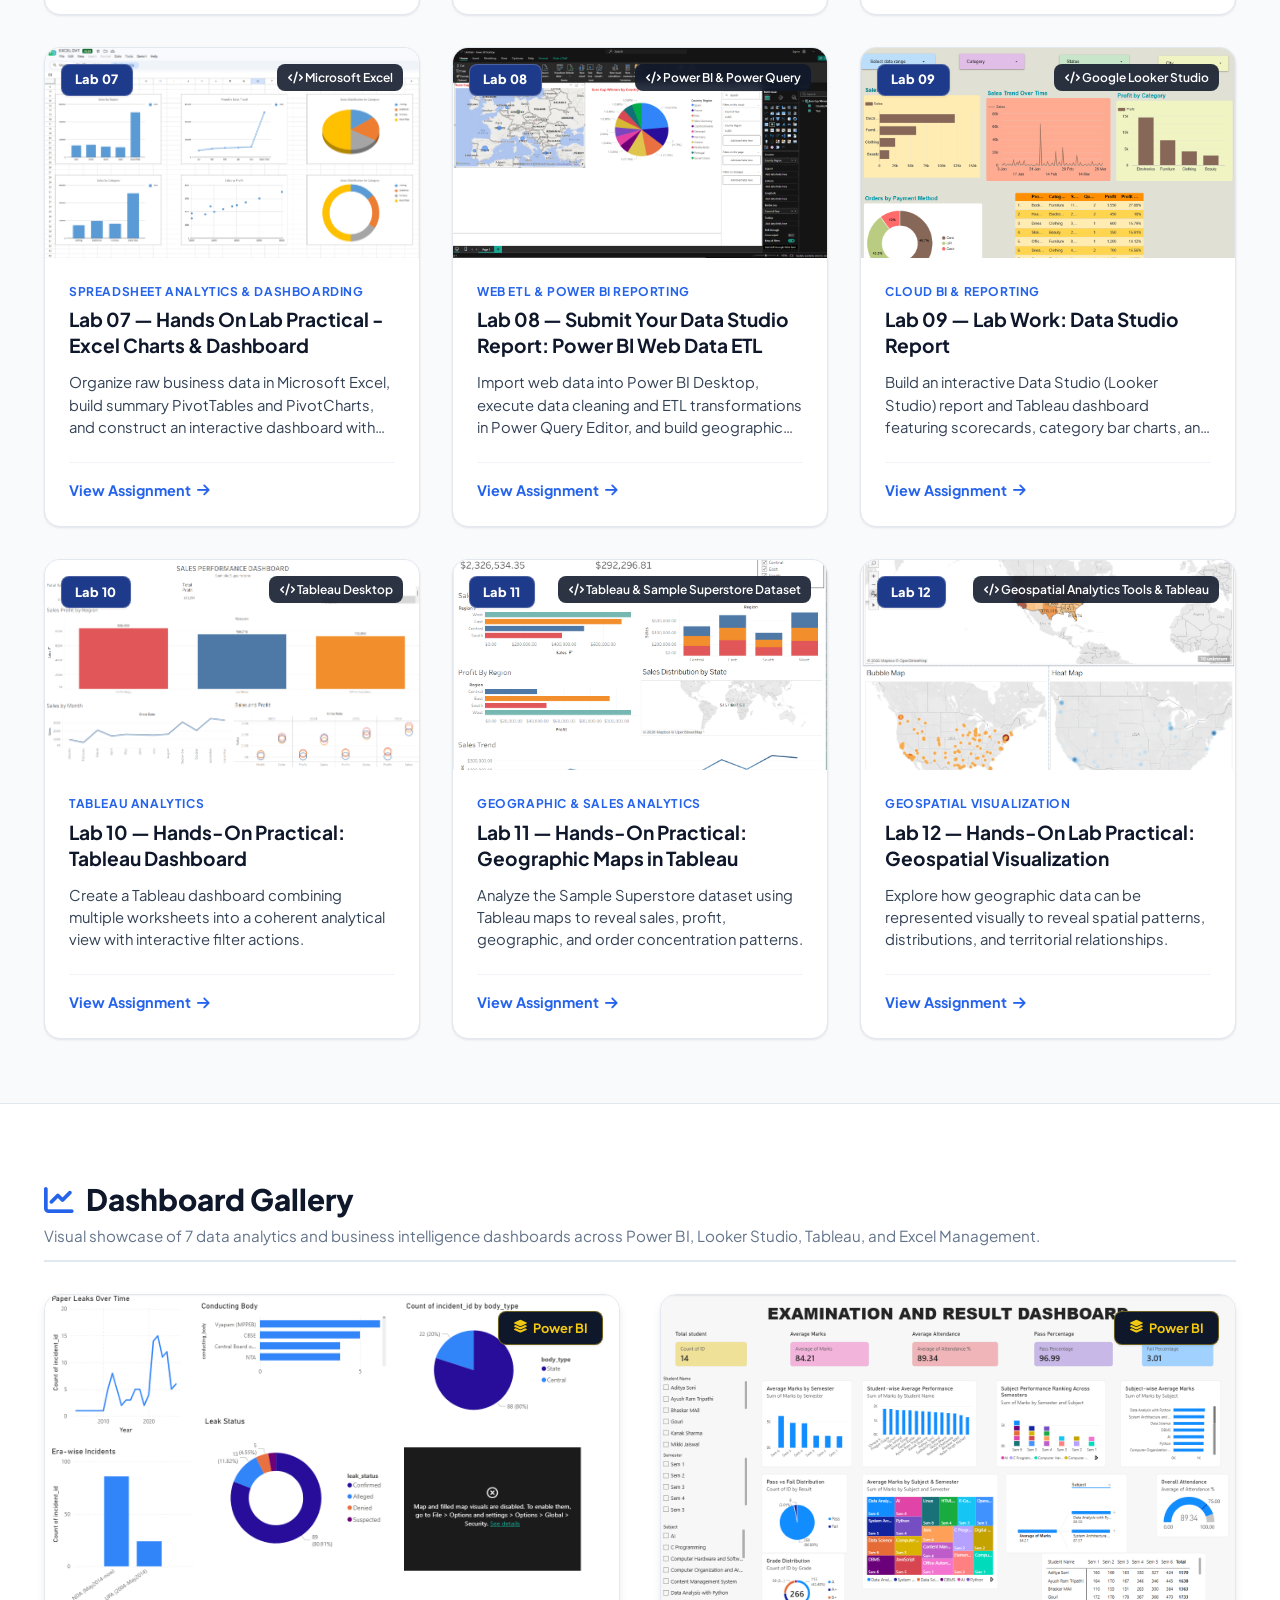
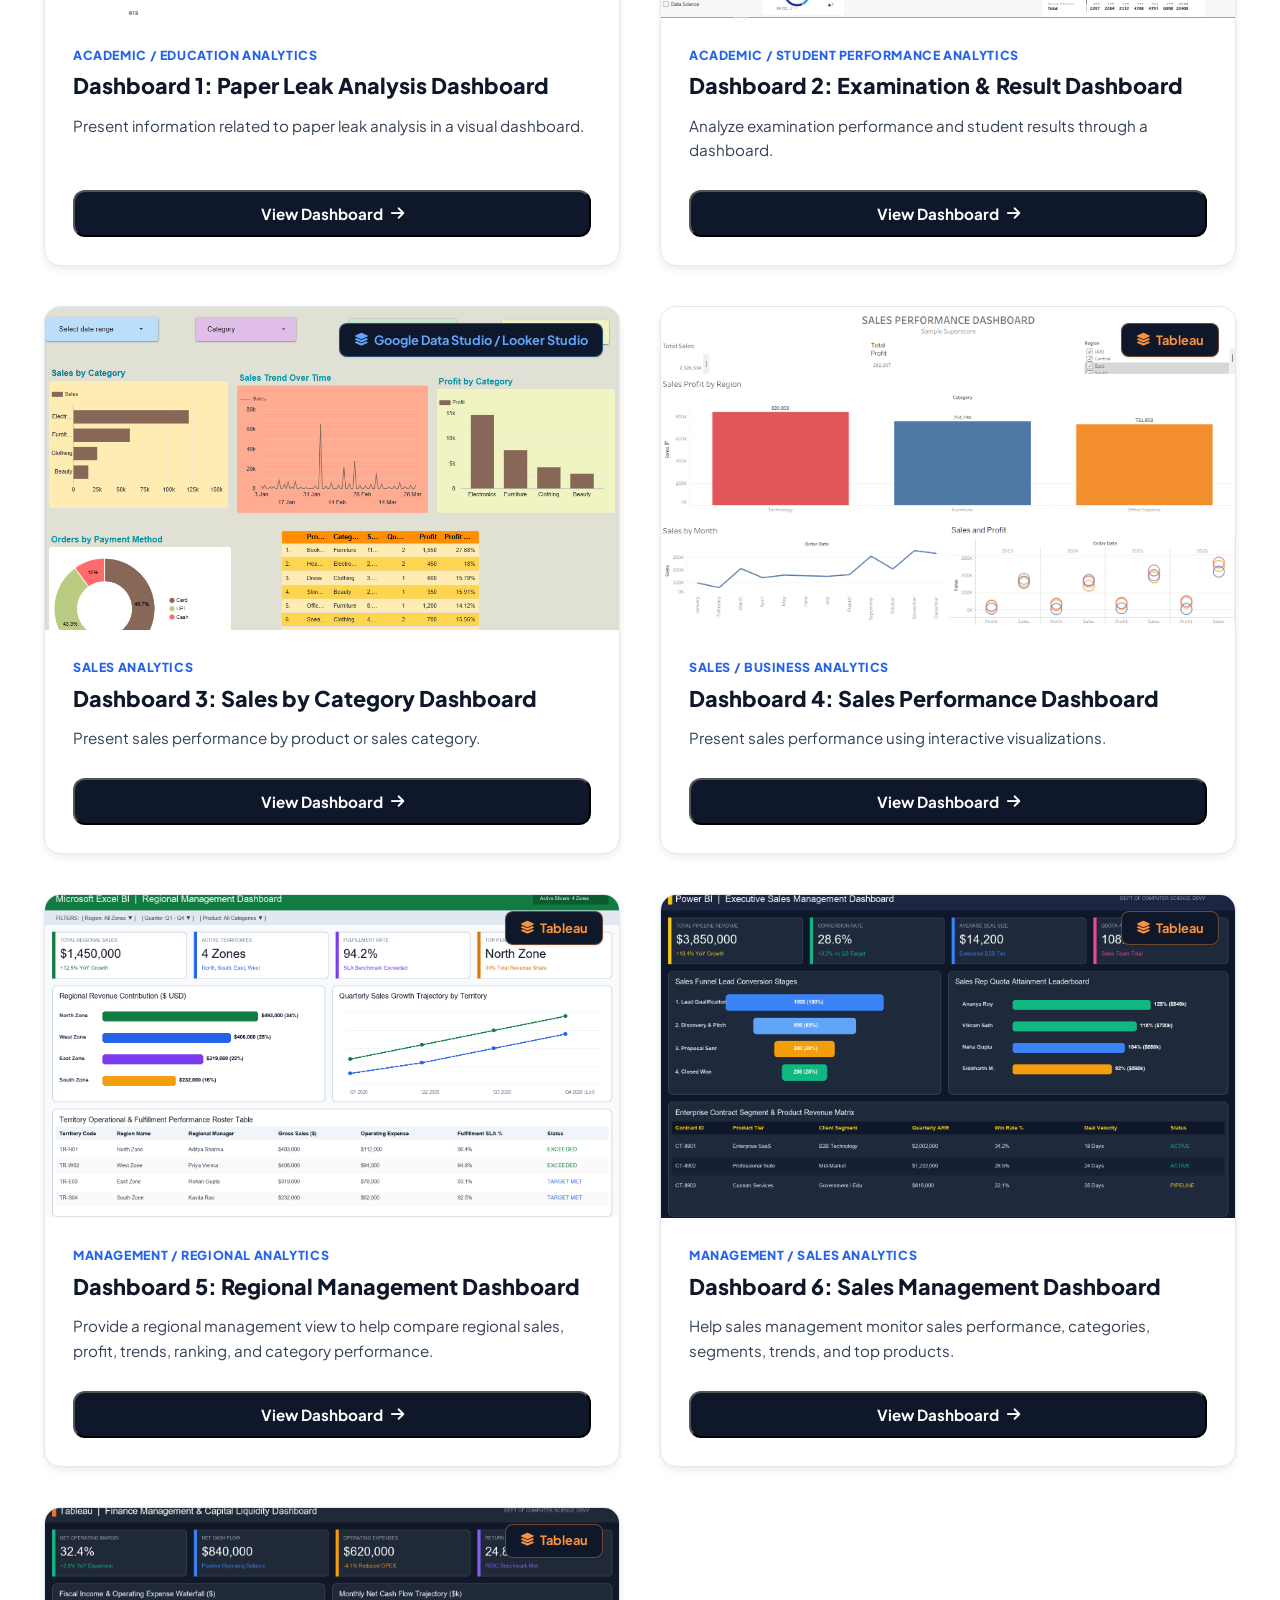
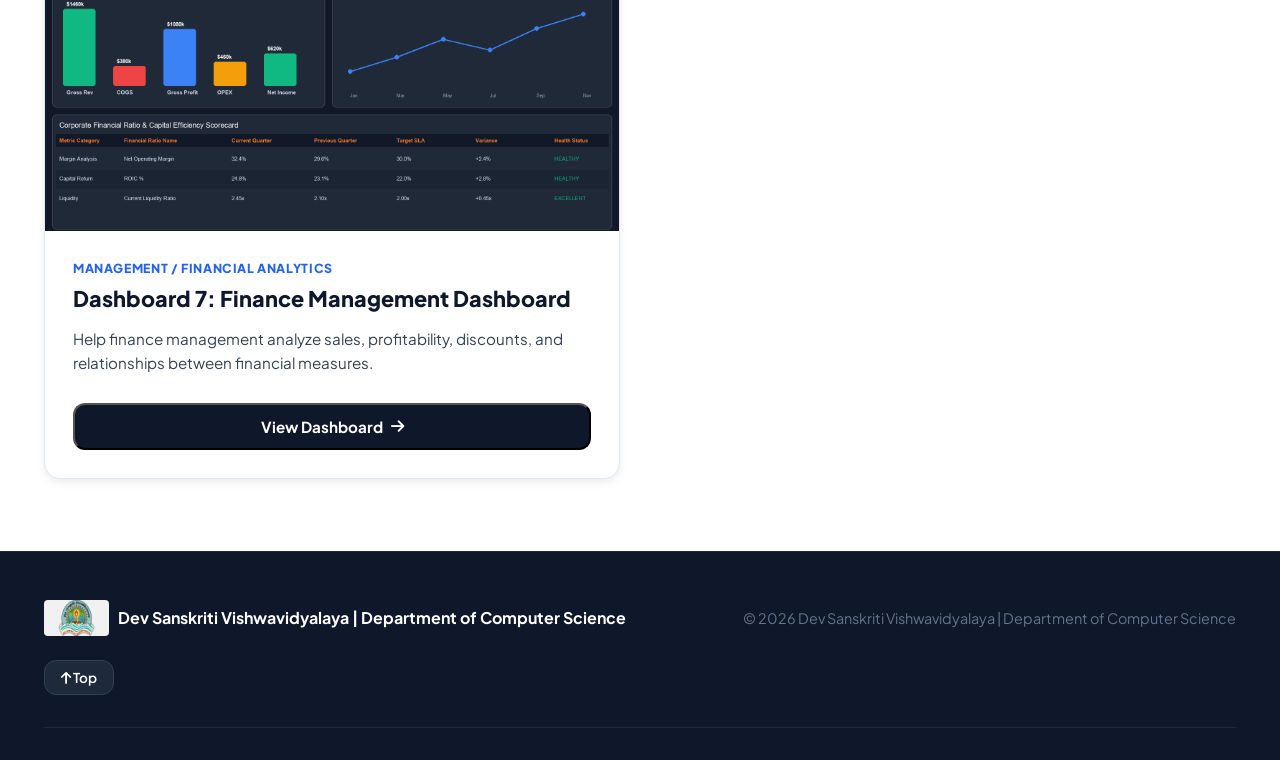
==== commit e37abdc3: "Expand Lab Work section to include all 12 lab assignments (Lab 01 to Lab 12)" ====
--- a/index.html
+++ b/index.html
@@ -79,12 +79,12 @@
               <i class="fa-solid fa-flask"></i> Lab Work
             </h2>
             <p class="section-desc">
-              10 individual practical lab assignments covering Data Visualization, Class Activity Visual Diagrams, Data Visualization Cheat Sheets, LinkedIn Insights, Tableau Practical Notes, Visual Design Context, Excel Charts &amp; Dashboards, Web Data Power BI ETL, Data Studio Reports, and Sample Superstore Tableau Dashboards.
+              12 individual practical lab assignments covering Paper Leak Analysis, Visualization Activities, Data Visualization Cheat Sheets, LinkedIn Insights, Tableau Practical Notes, Visual Design Context, Excel BI Dashboards, Web Analytics ETL, Data Studio Reports, Tableau Dashboard Worksheets, Superstore Geographic Maps, and Geospatial Visualizations.
             </p>
           </div>
         </div>
 
-        <!-- 10 Labs Grid Container (3 cols Desktop, 2 Tablet, 1 Mobile rendered via js/script.js) -->
+        <!-- 12 Labs Grid Container (3 cols Desktop, 2 Tablet, 1 Mobile rendered via js/script.js) -->
         <div class="labs-grid" id="labs-grid">
           <!-- Rendered dynamically via js/script.js -->
         </div>
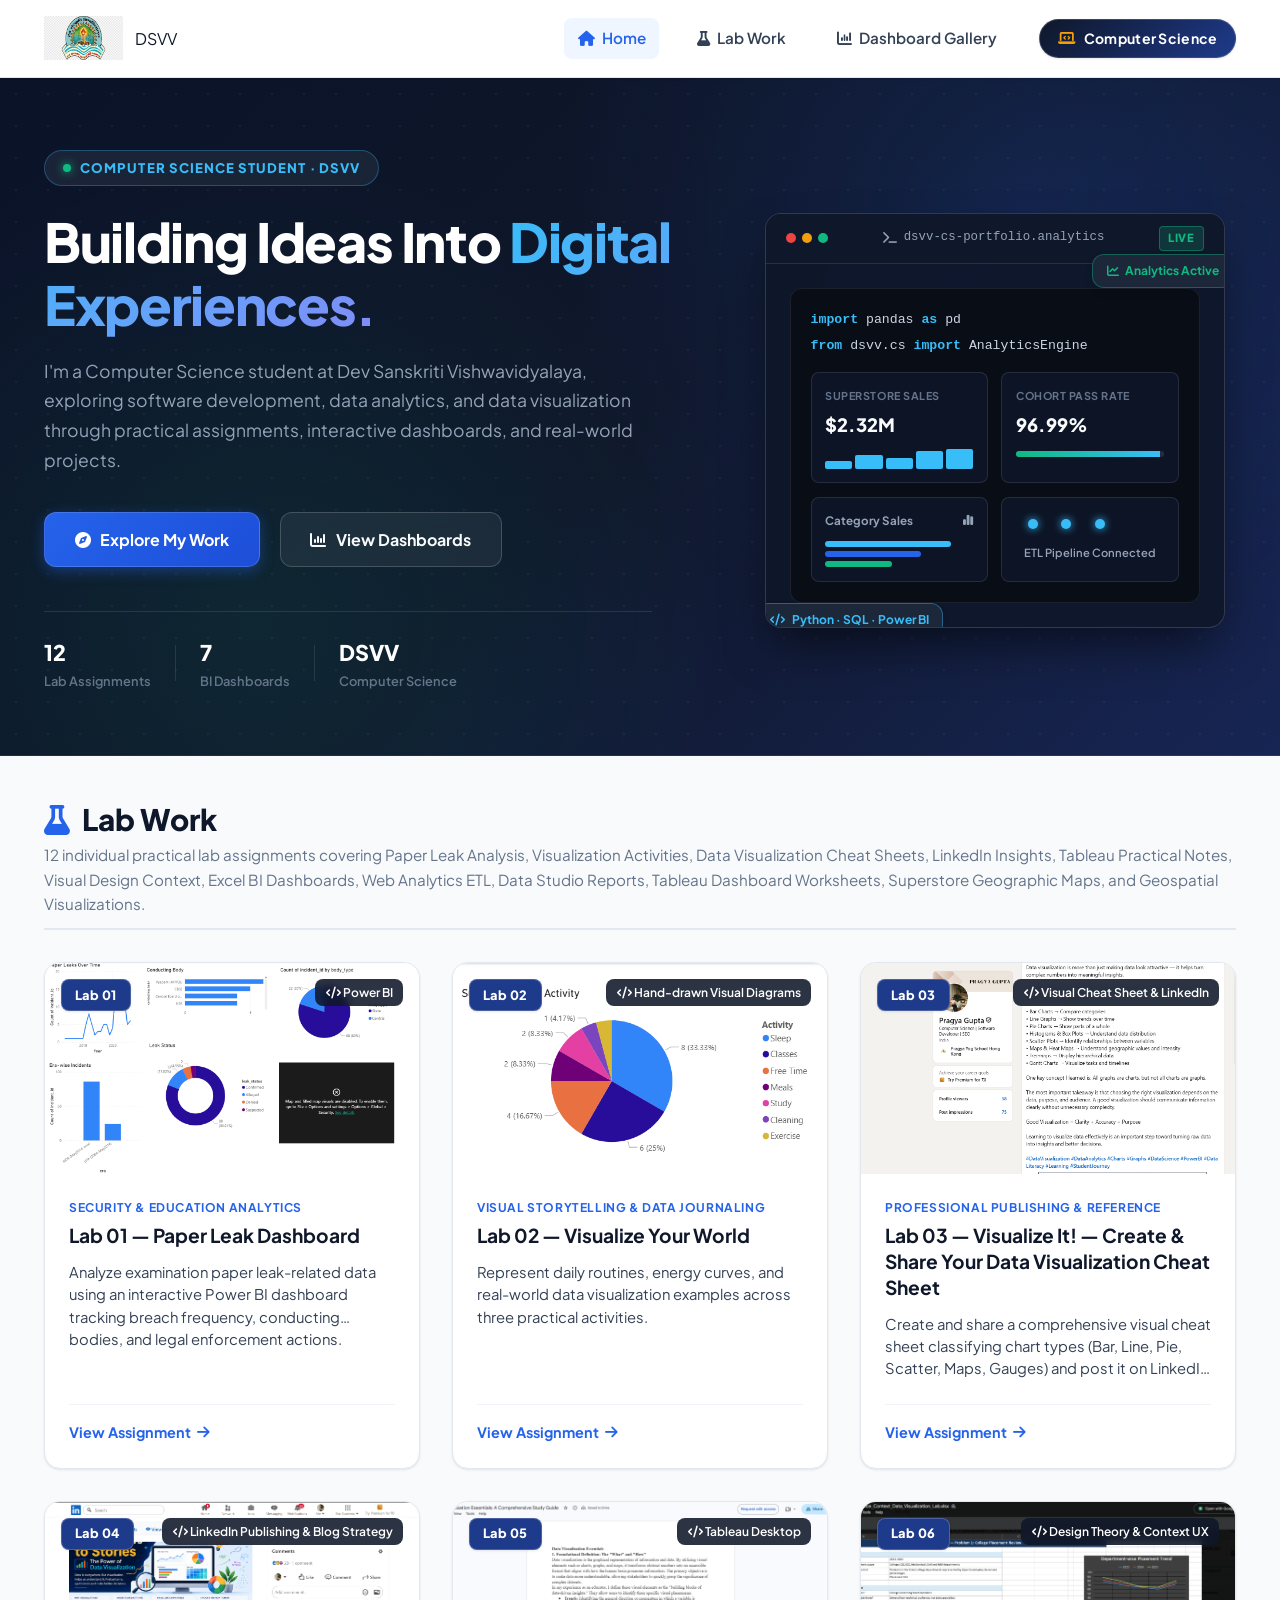
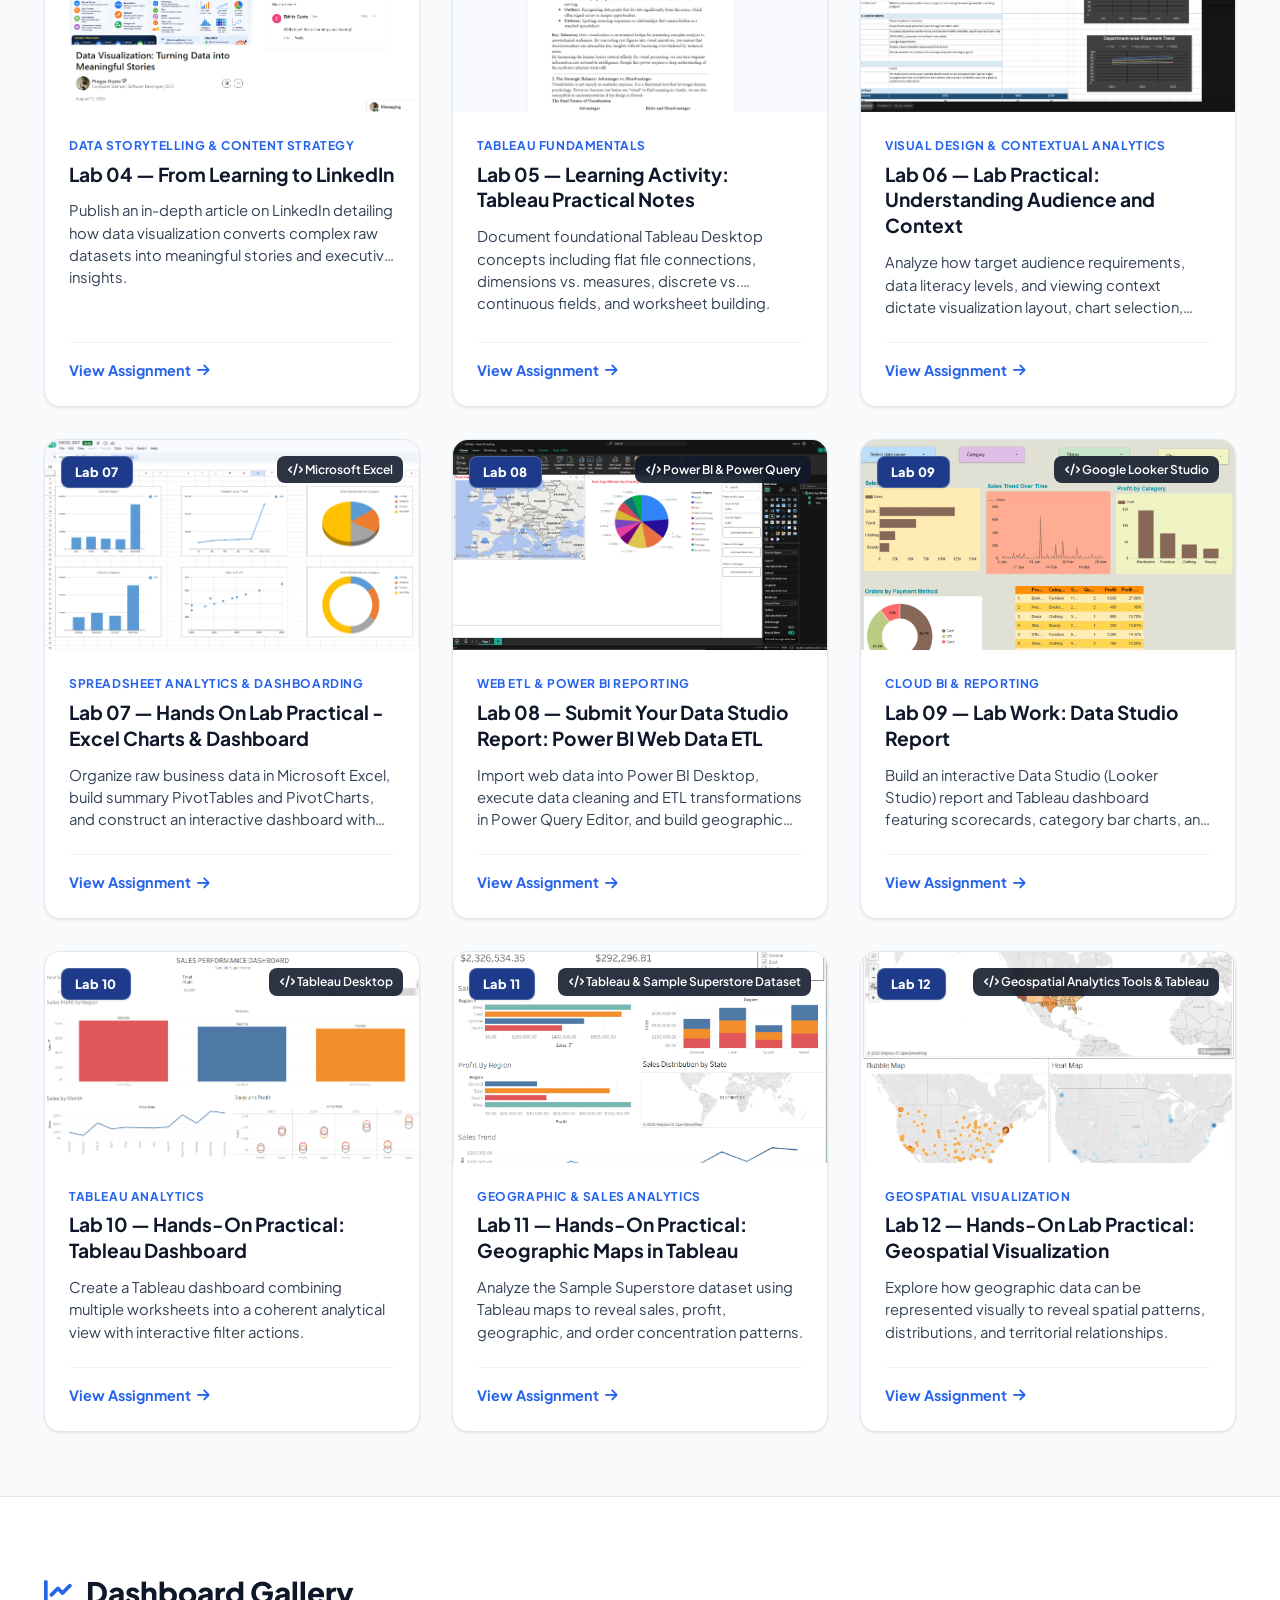
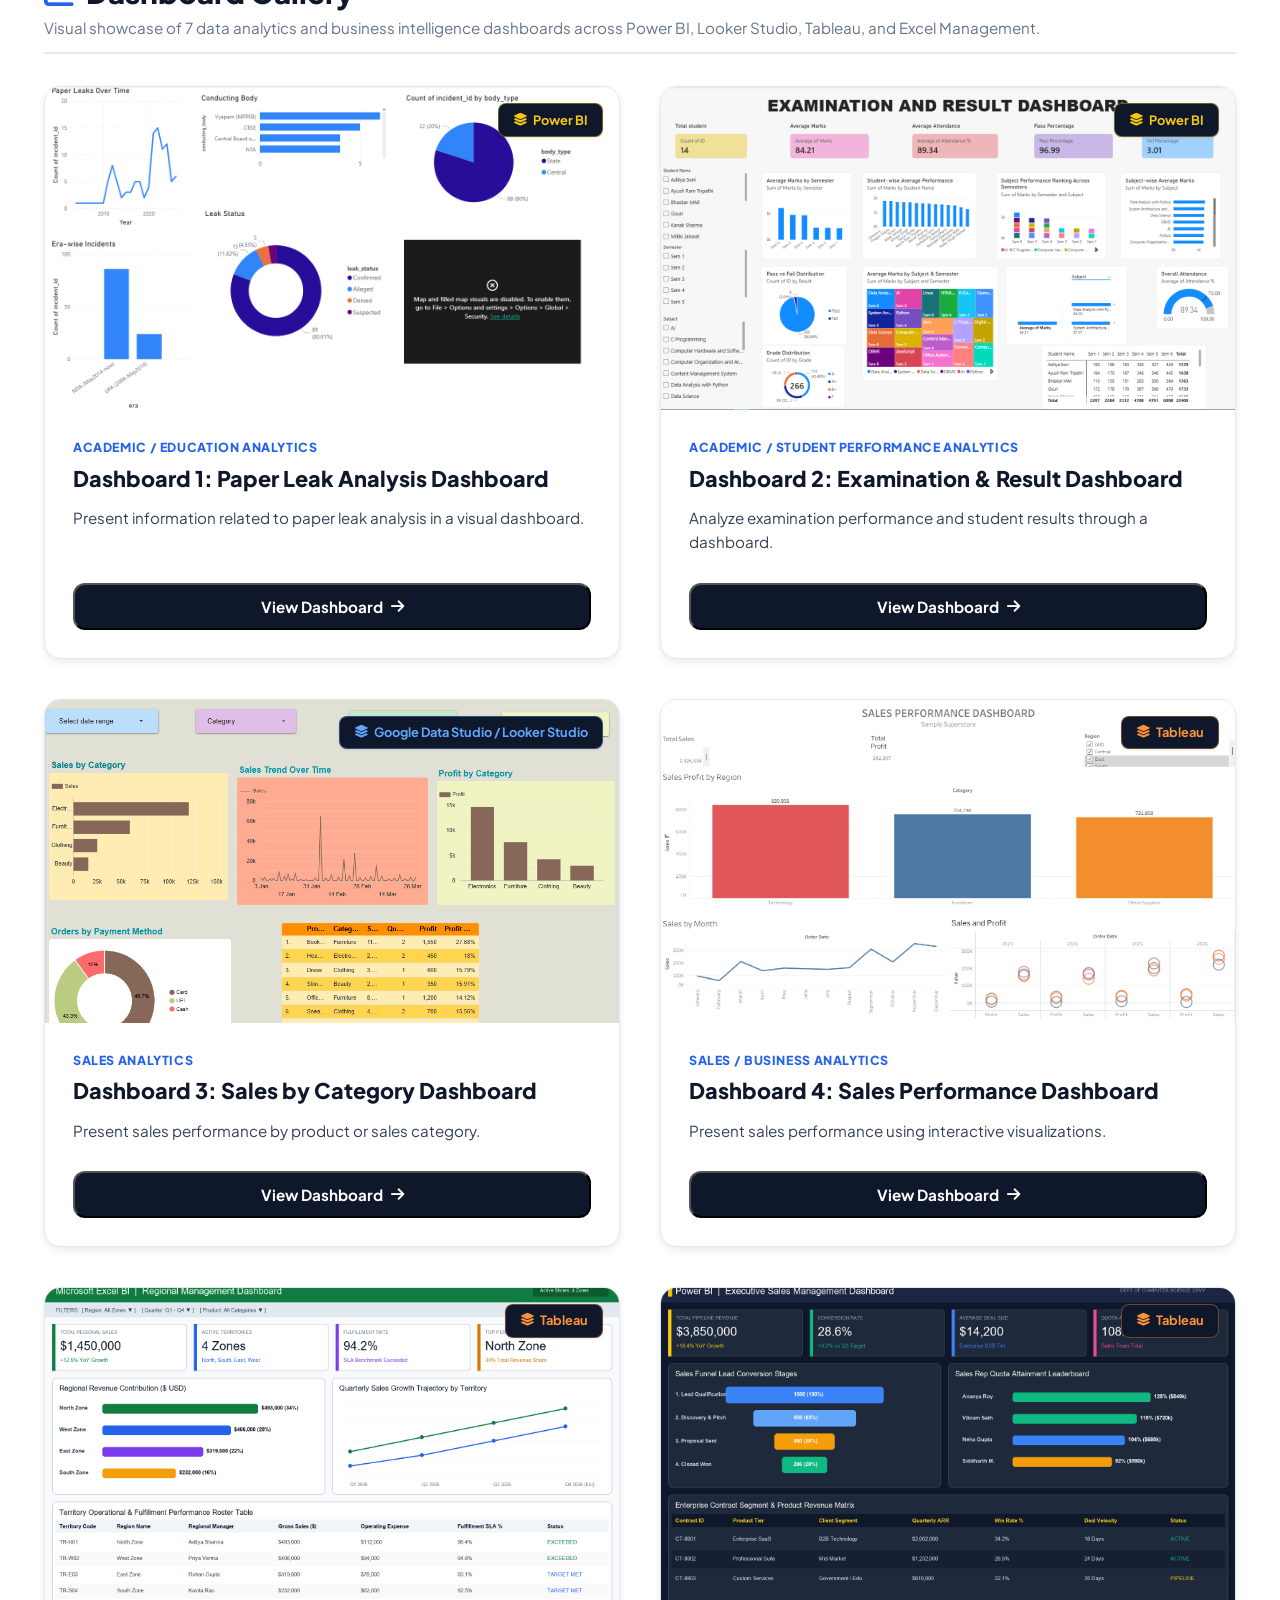
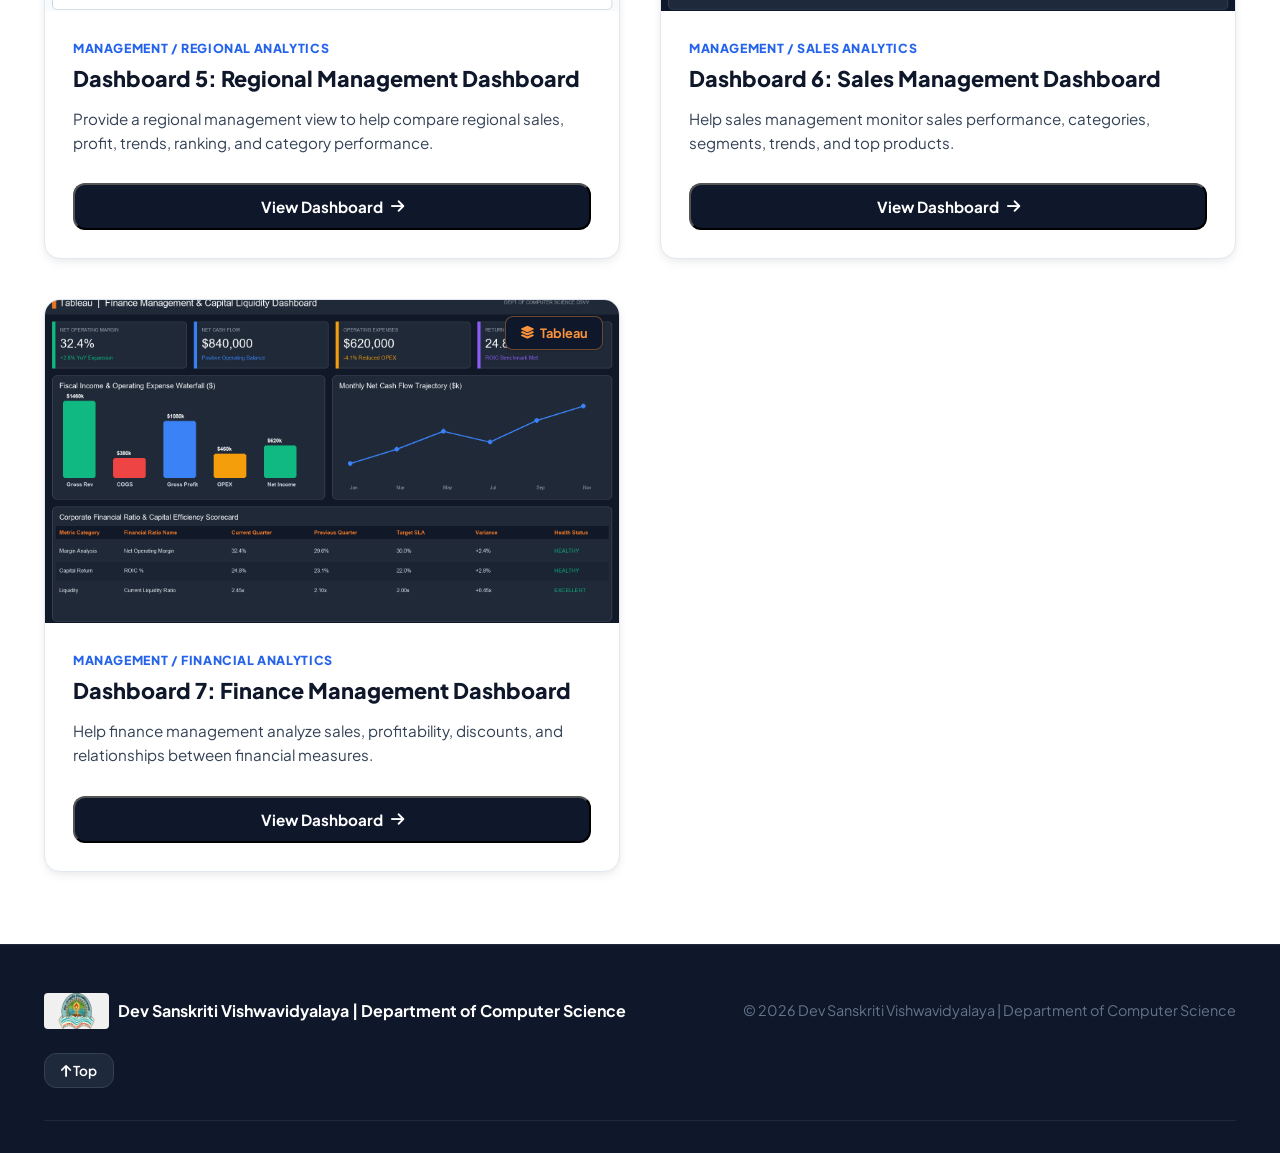
==== commit 8104db4c: "Upgrade Hero section with modern 2-column composition, CTAs, and abstract tech mockup card" ====
--- a/index.html
+++ b/index.html
@@ -53,18 +53,146 @@
 
   <main>
     <!-- ==========================================================================
-         1. HERO SECTION (PRESERVED EXACTLY AS APPROVED — DO NOT CHANGE)
+         1. HERO SECTION (UPGRADED — PREMIUM FUTURISTIC TWO-COLUMN COMPOSITION)
          ========================================================================== -->
     <section class="hero-section" id="hero">
-      <div class="container">
-        <div class="hero-institution-tag">
-          <i class="fa-solid fa-graduation-cap"></i> Dev Sanskriti Vishwavidyalaya
-        </div>
-
-        <h1 class="hero-title">Department of Computer Science</h1>
-        <p class="hero-subtitle">
-          Practical Computer Science Labs &amp; Interactive Data Analytics Dashboard Portfolio.
-        </p>
+      <div class="container hero-container">
+        
+        <!-- Left Column: Introduction & Actions -->
+        <div class="hero-content">
+          <div class="hero-eyebrow-badge">
+            <span class="eyebrow-dot"></span>
+            <span class="eyebrow-text">COMPUTER SCIENCE STUDENT · DSVV</span>
+          </div>
+
+          <h1 class="hero-title">
+            Building Ideas Into <span class="gradient-text">Digital Experiences.</span>
+          </h1>
+
+          <p class="hero-subtitle">
+            I'm a Computer Science student at Dev Sanskriti Vishwavidyalaya, exploring software development, data analytics, and data visualization through practical assignments, interactive dashboards, and real-world projects.
+          </p>
+
+          <div class="hero-cta-group">
+            <a href="#labs" class="btn-primary-hero">
+              <i class="fa-solid fa-compass"></i> Explore My Work
+            </a>
+            <a href="#dashboards" class="btn-secondary-hero">
+              <i class="fa-solid fa-chart-column"></i> View Dashboards
+            </a>
+          </div>
+
+          <!-- Understated Metrics Row -->
+          <div class="hero-stats-row">
+            <div class="hero-stat-item">
+              <span class="stat-number">12</span>
+              <span class="stat-label">Lab Assignments</span>
+            </div>
+            <div class="hero-stat-divider"></div>
+            <div class="hero-stat-item">
+              <span class="stat-number">7</span>
+              <span class="stat-label">BI Dashboards</span>
+            </div>
+            <div class="hero-stat-divider"></div>
+            <div class="hero-stat-item">
+              <span class="stat-number">DSVV</span>
+              <span class="stat-label">Computer Science</span>
+            </div>
+          </div>
+        </div>
+
+        <!-- Right Column: Technology & Analytics Interactive Mockup Card -->
+        <div class="hero-visual-wrapper" aria-hidden="true">
+          <div class="hero-visual-card">
+            
+            <!-- Window Header -->
+            <div class="visual-card-header">
+              <div class="window-dots">
+                <span class="dot red"></span>
+                <span class="dot yellow"></span>
+                <span class="dot green"></span>
+              </div>
+              <div class="window-title"><i class="fa-solid fa-terminal"></i> dsvv-cs-portfolio.analytics</div>
+              <div class="window-badge">LIVE</div>
+            </div>
+
+            <!-- Card Body Content -->
+            <div class="visual-card-body">
+              
+              <!-- Floating Feature Badges -->
+              <div class="floating-badge badge-top-right">
+                <i class="fa-solid fa-chart-line"></i> Analytics Active
+              </div>
+
+              <div class="floating-badge badge-bottom-left">
+                <i class="fa-solid fa-code"></i> Python · SQL · Power BI
+              </div>
+
+              <!-- Abstract Mockup Interface -->
+              <div class="hero-mockup-screen">
+                <div class="code-line-preview">
+                  <span class="code-kw">import</span> pandas <span class="code-kw">as</span> pd
+                </div>
+                <div class="code-line-preview">
+                  <span class="code-kw">from</span> dsvv.cs <span class="code-kw">import</span> AnalyticsEngine
+                </div>
+
+                <!-- Mini Dashboard Visuals Grid -->
+                <div class="mini-dashboard-preview">
+                  
+                  <div class="mini-card mini-kpi">
+                    <span class="mini-label">SUPERSTORE SALES</span>
+                    <span class="mini-val">$2.32M</span>
+                    <div class="mini-bar-sparkline">
+                      <span style="height: 40%;"></span>
+                      <span style="height: 70%;"></span>
+                      <span style="height: 55%;"></span>
+                      <span style="height: 90%;"></span>
+                      <span style="height: 100%;"></span>
+                    </div>
+                  </div>
+
+                  <div class="mini-card mini-kpi">
+                    <span class="mini-label">COHORT PASS RATE</span>
+                    <span class="mini-val">96.99%</span>
+                    <div class="mini-progress-pill">
+                      <div class="mini-progress-fill" style="width: 96.99%;"></div>
+                    </div>
+                  </div>
+
+                  <div class="mini-card mini-chart">
+                    <div class="mini-chart-header">
+                      <span>Category Sales</span>
+                      <i class="fa-solid fa-chart-simple"></i>
+                    </div>
+                    <div class="mini-bars">
+                      <div class="m-bar" style="width: 85%; background: #38bdf8;"></div>
+                      <div class="m-bar" style="width: 65%; background: #2563eb;"></div>
+                      <div class="m-bar" style="width: 45%; background: #10b981;"></div>
+                    </div>
+                  </div>
+
+                  <div class="mini-card mini-nodes">
+                    <div class="node-graph">
+                      <div class="node n1"></div>
+                      <div class="node n2"></div>
+                      <div class="node n3"></div>
+                      <div class="line l1"></div>
+                      <div class="line l2"></div>
+                    </div>
+                    <span class="mini-node-text">ETL Pipeline Connected</span>
+                  </div>
+
+                </div>
+
+              </div>
+            </div>
+
+          </div>
+          <!-- Soft Ambient Glow Overlay -->
+          <div class="hero-ambient-glow"></div>
+        </div>
+
       </div>
     </section>
 
--- a/css/style.css
+++ b/css/style.css
@@ -200,39 +200,448 @@
 /* --------------------------------------------------------------------------
    3. Hero Section
    -------------------------------------------------------------------------- */
+
 .hero-section {
-  padding: 3.5rem 0 2rem 0;
+  position: relative;
+  padding: 4.5rem 0 4rem 0;
+  background: radial-gradient(circle at 80% 20%, rgba(37, 99, 235, 0.15) 0%, transparent 40%),
+              radial-gradient(circle at 20% 80%, rgba(16, 185, 129, 0.1) 0%, transparent 40%),
+              linear-gradient(135deg, #0b1329 0%, #0f172a 50%, #172554 100%);
+  color: #ffffff;
+  overflow: hidden;
+  border-bottom: 1px solid rgba(255, 255, 255, 0.1);
+}
+
+.hero-section::before {
+  content: '';
+  position: absolute;
+  top: 0;
+  left: 0;
+  width: 100%;
+  height: 100%;
+  background-image: radial-gradient(rgba(255, 255, 255, 0.08) 1px, transparent 1px);
+  background-size: 32px 32px;
+  pointer-events: none;
+  opacity: 0.6;
+}
+
+.hero-container {
+  display: grid;
+  grid-template-columns: 1.15fr 0.85fr;
+  gap: 3.5rem;
+  align-items: center;
+  position: relative;
+  z-index: 2;
+}
+
+.hero-content {
+  display: flex;
+  flex-direction: column;
+  align-items: flex-start;
+  text-align: left;
+}
+
+.hero-eyebrow-badge {
+  display: inline-flex;
+  align-items: center;
+  gap: 0.6rem;
+  background: rgba(30, 41, 59, 0.8);
+  border: 1px solid rgba(56, 189, 248, 0.3);
+  padding: 0.4rem 1.1rem;
+  border-radius: var(--radius-full);
+  margin-bottom: 1.5rem;
+  backdrop-filter: blur(8px);
+}
+
+.eyebrow-dot {
+  width: 8px;
+  height: 8px;
+  border-radius: 50%;
+  background-color: #10b981;
+  box-shadow: 0 0 10px #10b981;
+}
+
+.eyebrow-text {
+  font-size: 0.825rem;
+  font-weight: 800;
+  letter-spacing: 0.08em;
+  color: #38bdf8;
+  text-transform: uppercase;
+}
+
+.hero-title {
+  font-size: clamp(2.25rem, 4.2vw, 3.5rem);
+  font-weight: 800;
+  color: #ffffff;
+  line-height: 1.18;
+  letter-spacing: -0.025em;
+  margin-bottom: 1.25rem;
+}
+
+.gradient-text {
+  background: linear-gradient(135deg, #38bdf8 0%, #60a5fa 50%, #818cf8 100%);
+  -webkit-background-clip: text;
+  -webkit-text-fill-color: transparent;
+}
+
+.hero-subtitle {
+  font-size: 1.1rem;
+  color: #94a3b8;
+  line-height: 1.7;
+  max-width: 38rem;
+  margin-bottom: 2.25rem;
+}
+
+.hero-cta-group {
+  display: flex;
+  align-items: center;
+  gap: 1.25rem;
+  flex-wrap: wrap;
+  margin-bottom: 2.75rem;
+}
+
+.btn-primary-hero {
+  display: inline-flex;
+  align-items: center;
+  gap: 0.6rem;
+  background: linear-gradient(135deg, #2563eb 0%, #1d4ed8 100%);
+  color: #ffffff;
+  padding: 0.85rem 1.85rem;
+  border-radius: var(--radius-md);
+  font-size: 1rem;
+  font-weight: 700;
+  box-shadow: 0 4px 14px rgba(37, 99, 235, 0.4);
+  transition: all 0.25s ease;
+  border: 1px solid rgba(255, 255, 255, 0.15);
+}
+
+.btn-primary-hero:hover {
+  transform: translateY(-3px);
+  box-shadow: 0 8px 25px rgba(37, 99, 235, 0.6);
+  background: linear-gradient(135deg, #1d4ed8 0%, #1e40af 100%);
+  color: #ffffff;
+}
+
+.btn-secondary-hero {
+  display: inline-flex;
+  align-items: center;
+  gap: 0.6rem;
+  background: rgba(255, 255, 255, 0.06);
+  color: #f8fafc;
+  padding: 0.85rem 1.85rem;
+  border-radius: var(--radius-md);
+  font-size: 1rem;
+  font-weight: 700;
+  border: 1px solid rgba(255, 255, 255, 0.18);
+  backdrop-filter: blur(8px);
+  transition: all 0.25s ease;
+}
+
+.btn-secondary-hero:hover {
+  background: rgba(255, 255, 255, 0.12);
+  border-color: #38bdf8;
+  color: #38bdf8;
+  transform: translateY(-3px);
+}
+
+.hero-stats-row {
+  display: flex;
+  align-items: center;
+  gap: 1.5rem;
+  padding-top: 1.5rem;
+  border-top: 1px solid rgba(255, 255, 255, 0.1);
+  width: 100%;
+  max-width: 38rem;
+}
+
+.hero-stat-item {
+  display: flex;
+  flex-direction: column;
+}
+
+.stat-number {
+  font-size: 1.35rem;
+  font-weight: 800;
+  color: #ffffff;
+}
+
+.stat-label {
+  font-size: 0.8rem;
+  color: #64748b;
+  font-weight: 600;
+}
+
+.hero-stat-divider {
+  width: 1px;
+  height: 2.25rem;
+  background-color: rgba(255, 255, 255, 0.1);
+}
+
+/* Right-Side Mockup Visual Card */
+.hero-visual-wrapper {
+  position: relative;
+  width: 100%;
+  display: flex;
+  justify-content: center;
+}
+
+.hero-visual-card {
+  width: 100%;
+  max-width: 460px;
+  background: rgba(15, 23, 42, 0.9);
+  border: 1px solid rgba(255, 255, 255, 0.15);
+  border-radius: var(--radius-lg);
+  box-shadow: 0 25px 50px -12px rgba(0, 0, 0, 0.6);
+  overflow: hidden;
+  backdrop-filter: blur(16px);
+  position: relative;
+  z-index: 2;
+  transition: transform 0.3s ease;
+}
+
+.hero-visual-card:hover {
+  transform: translateY(-4px);
+}
+
+.visual-card-header {
+  background-color: #0f172a;
+  padding: 0.75rem 1.25rem;
+  display: flex;
+  align-items: center;
+  justify-content: space-between;
+  border-bottom: 1px solid rgba(255, 255, 255, 0.1);
+}
+
+.window-dots {
+  display: flex;
+  gap: 0.4rem;
+}
+
+.window-dots .dot {
+  width: 10px;
+  height: 10px;
+  border-radius: 50%;
+}
+
+.dot.red { background-color: #ef4444; }
+.dot.yellow { background-color: #f59e0b; }
+.dot.green { background-color: #10b981; }
+
+.window-title {
+  font-family: var(--font-mono);
+  font-size: 0.775rem;
+  color: #94a3b8;
+  display: flex;
+  align-items: center;
+  gap: 0.4rem;
+}
+
+.window-badge {
+  background: rgba(16, 185, 129, 0.2);
+  color: #10b981;
+  border: 1px solid rgba(16, 185, 129, 0.4);
+  padding: 0.15rem 0.5rem;
+  border-radius: 4px;
+  font-size: 0.7rem;
+  font-weight: 800;
+  letter-spacing: 0.05em;
+}
+
+.visual-card-body {
+  padding: 1.5rem;
+  position: relative;
+}
+
+.floating-badge {
+  position: absolute;
+  background: rgba(30, 41, 59, 0.95);
+  border: 1px solid rgba(56, 189, 248, 0.3);
+  color: #e2e8f0;
+  padding: 0.4rem 0.85rem;
+  border-radius: var(--radius-md);
+  font-size: 0.75rem;
+  font-weight: 700;
+  box-shadow: var(--shadow-md);
+  z-index: 10;
+  display: flex;
+  align-items: center;
+  gap: 0.4rem;
+  backdrop-filter: blur(8px);
+}
+
+.badge-top-right {
+  top: -10px;
+  right: -10px;
+  border-color: rgba(16, 185, 129, 0.4);
+  color: #10b981;
+}
+
+.badge-bottom-left {
+  bottom: -10px;
+  left: -10px;
+  border-color: rgba(56, 189, 248, 0.4);
+  color: #38bdf8;
+}
+
+.hero-mockup-screen {
+  background-color: #090d16;
+  border-radius: var(--radius-md);
+  padding: 1.25rem;
+  border: 1px solid rgba(255, 255, 255, 0.08);
+}
+
+.code-line-preview {
+  font-family: var(--font-mono);
+  font-size: 0.825rem;
+  color: #cbd5e1;
+  margin-bottom: 0.35rem;
+}
+
+.code-kw {
+  color: #38bdf8;
+  font-weight: 600;
+}
+
+.mini-dashboard-preview {
+  display: grid;
+  grid-template-columns: 1fr 1fr;
+  gap: 0.85rem;
+  margin-top: 1rem;
+}
+
+.mini-card {
+  background: rgba(15, 23, 42, 0.8);
+  border: 1px solid rgba(255, 255, 255, 0.1);
+  border-radius: var(--radius-sm);
+  padding: 0.85rem;
+  display: flex;
+  flex-direction: column;
+  gap: 0.35rem;
+}
+
+.mini-label {
+  font-size: 0.675rem;
+  font-weight: 700;
+  color: #64748b;
+  letter-spacing: 0.05em;
+}
+
+.mini-val {
+  font-size: 1.15rem;
+  font-weight: 800;
+  color: #f8fafc;
+}
+
+.mini-bar-sparkline {
+  display: flex;
+  align-items: flex-end;
+  gap: 3px;
+  height: 20px;
+  margin-top: 0.25rem;
+}
+
+.mini-bar-sparkline span {
+  flex: 1;
+  background: #38bdf8;
+  border-radius: 2px;
+}
+
+.mini-progress-pill {
+  width: 100%;
+  height: 6px;
+  background: rgba(255, 255, 255, 0.1);
+  border-radius: 999px;
+  overflow: hidden;
+  margin-top: 0.4rem;
+}
+
+.mini-progress-fill {
+  height: 100%;
+  background: linear-gradient(90deg, #10b981, #38bdf8);
+}
+
+.mini-chart-header {
+  display: flex;
+  align-items: center;
+  justify-content: space-between;
+  font-size: 0.725rem;
+  color: #94a3b8;
+  font-weight: 700;
+}
+
+.mini-bars {
+  display: flex;
+  flex-direction: column;
+  gap: 4px;
+  margin-top: 0.35rem;
+}
+
+.m-bar {
+  height: 6px;
+  border-radius: 3px;
+}
+
+.node-graph {
+  display: flex;
+  align-items: center;
+  justify-content: space-around;
+  height: 24px;
+  position: relative;
+}
+
+.node {
+  width: 10px;
+  height: 10px;
+  border-radius: 50%;
+  background-color: #38bdf8;
+  box-shadow: 0 0 8px #38bdf8;
+  z-index: 2;
+}
+
+.mini-node-text {
+  font-size: 0.7rem;
+  color: #94a3b8;
   text-align: center;
-}
-
-.hero-institution-tag {
-  display: inline-flex;
-  align-items: center;
-  gap: 0.5rem;
-  background-color: #eff6ff;
-  border: 1px solid #bfdbfe;
-  padding: 0.4rem 1rem;
-  border-radius: var(--radius-full);
-  font-size: 0.875rem;
-  font-weight: 700;
-  color: #1d4ed8;
-  margin-bottom: 1.25rem;
-}
-
-.hero-title {
-  font-size: clamp(2rem, 4vw, 3rem);
-  font-weight: 800;
-  color: var(--text-primary);
-  line-height: 1.2;
-  margin-bottom: 0.85rem;
-  letter-spacing: -0.02em;
-}
-
-.hero-subtitle {
-  font-size: 1.15rem;
-  color: var(--text-secondary);
-  max-width: 46rem;
-  margin: 0 auto 2.5rem auto;
+  font-weight: 600;
+  margin-top: 0.2rem;
+}
+
+.hero-ambient-glow {
+  position: absolute;
+  width: 320px;
+  height: 320px;
+  background: radial-gradient(circle, rgba(37, 99, 235, 0.35) 0%, transparent 70%);
+  top: 50%;
+  left: 50%;
+  transform: translate(-50%, -50%);
+  filter: blur(40px);
+  pointer-events: none;
+}
+
+@media (max-width: 992px) {
+  .hero-container {
+    grid-template-columns: 1fr;
+    text-align: center;
+    gap: 2.5rem;
+  }
+
+  .hero-content {
+    align-items: center;
+    text-align: center;
+  }
+
+  .hero-subtitle {
+    margin-left: auto;
+    margin-right: auto;
+  }
+
+  .hero-cta-group {
+    justify-content: center;
+  }
+
+  .hero-stats-row {
+    justify-content: center;
+  }
 }
 
 /* Section Divider Header */
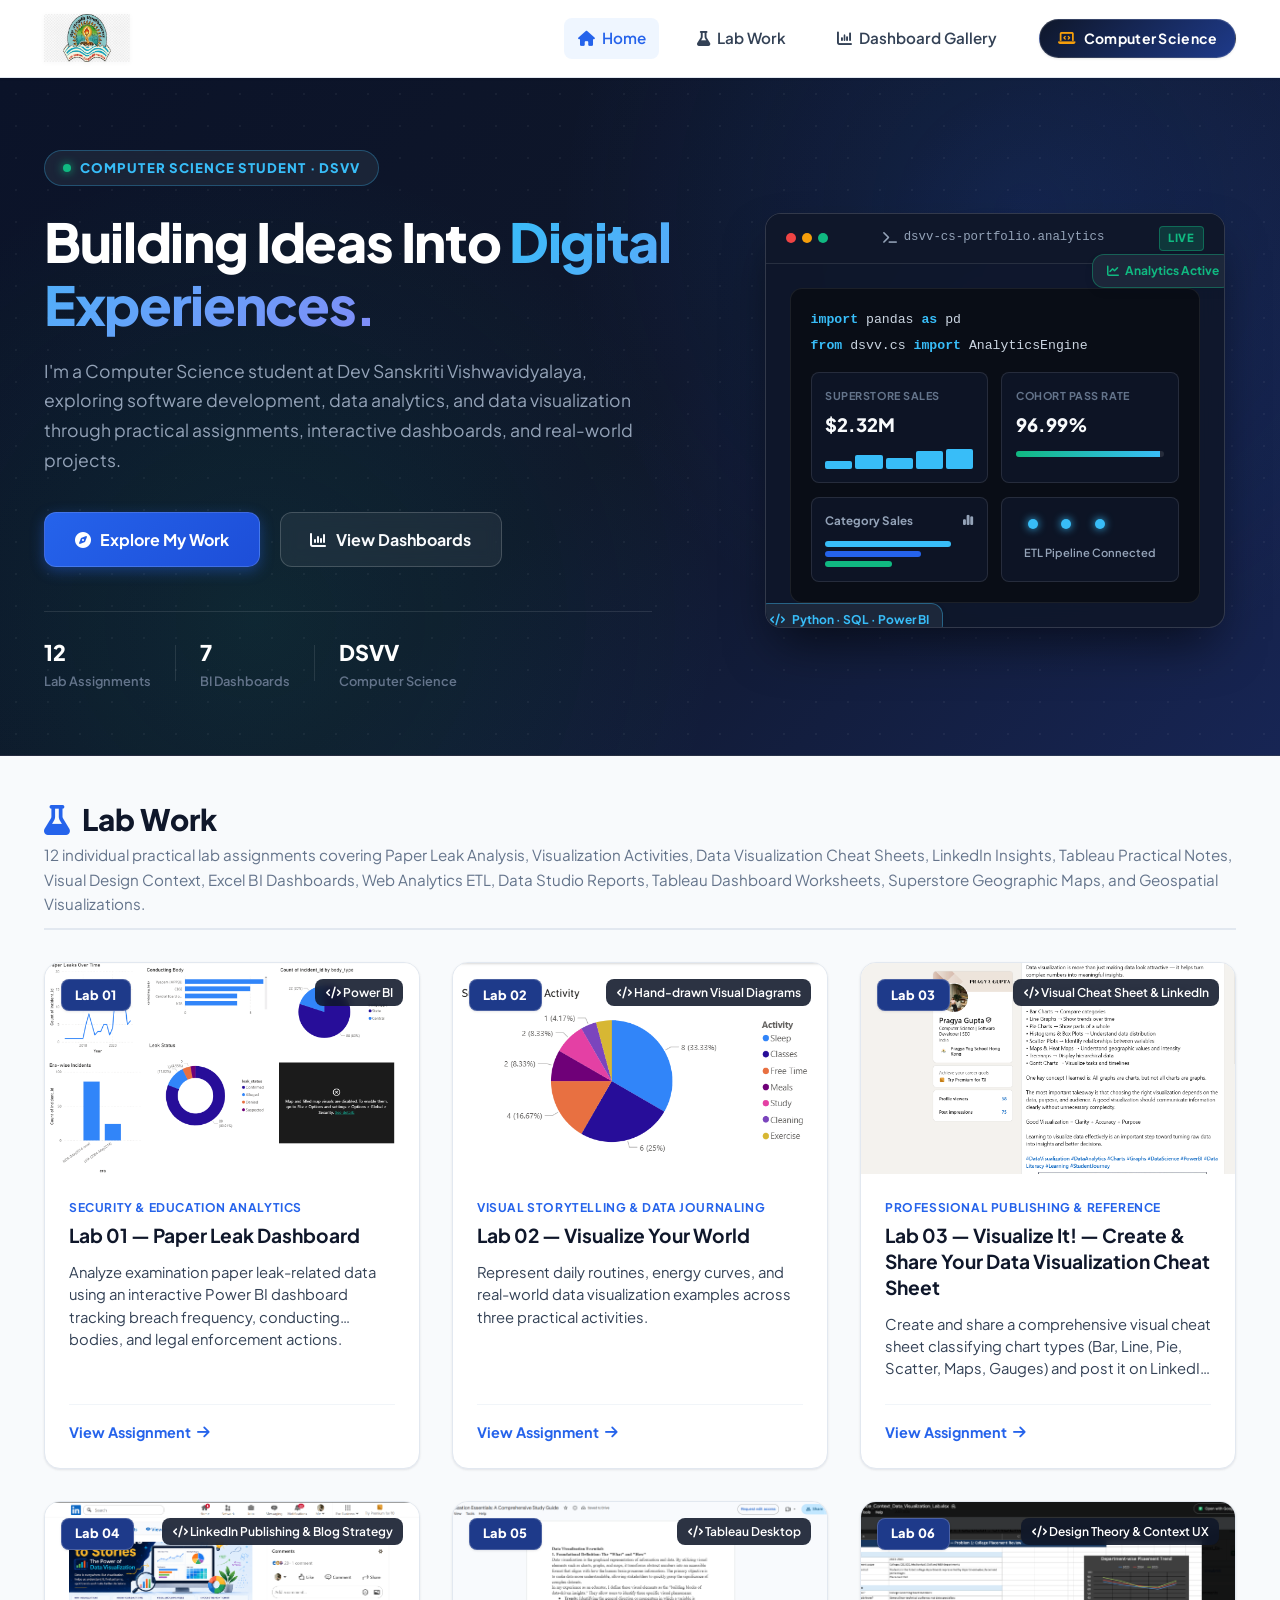
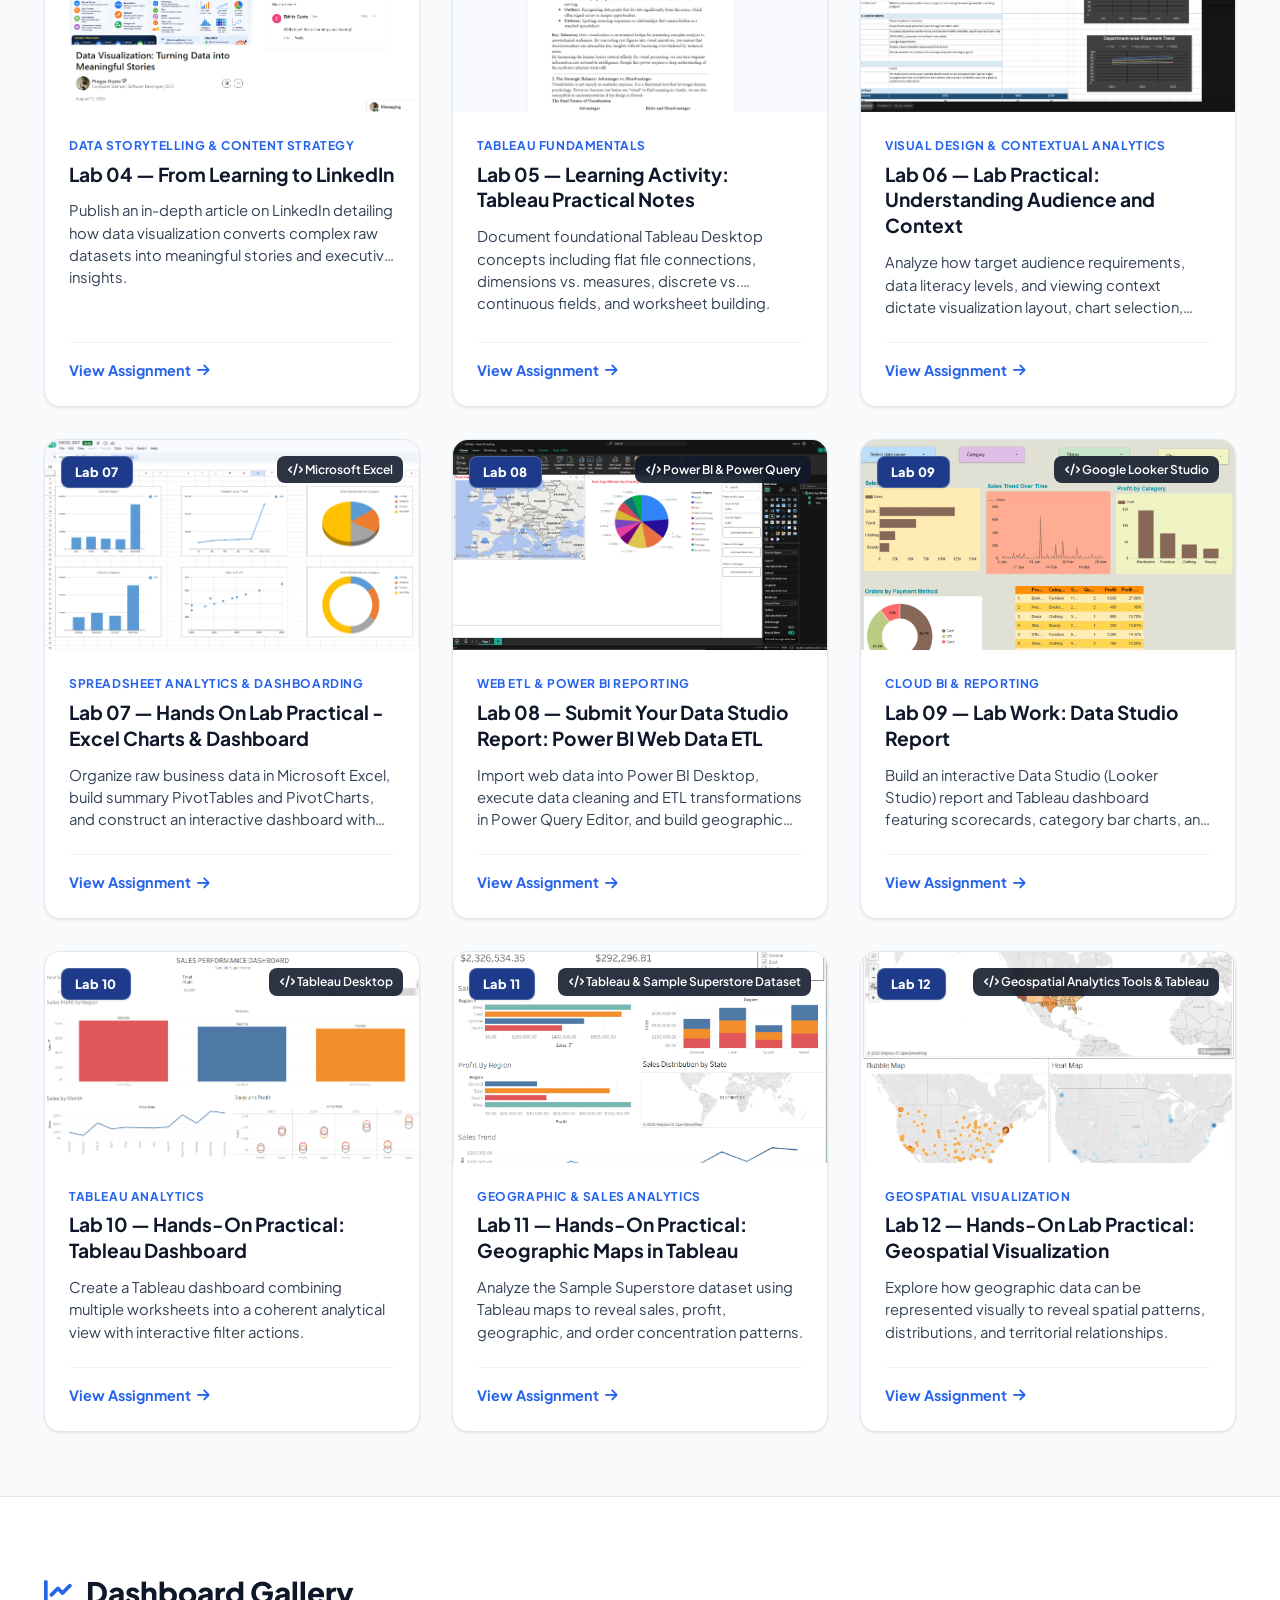
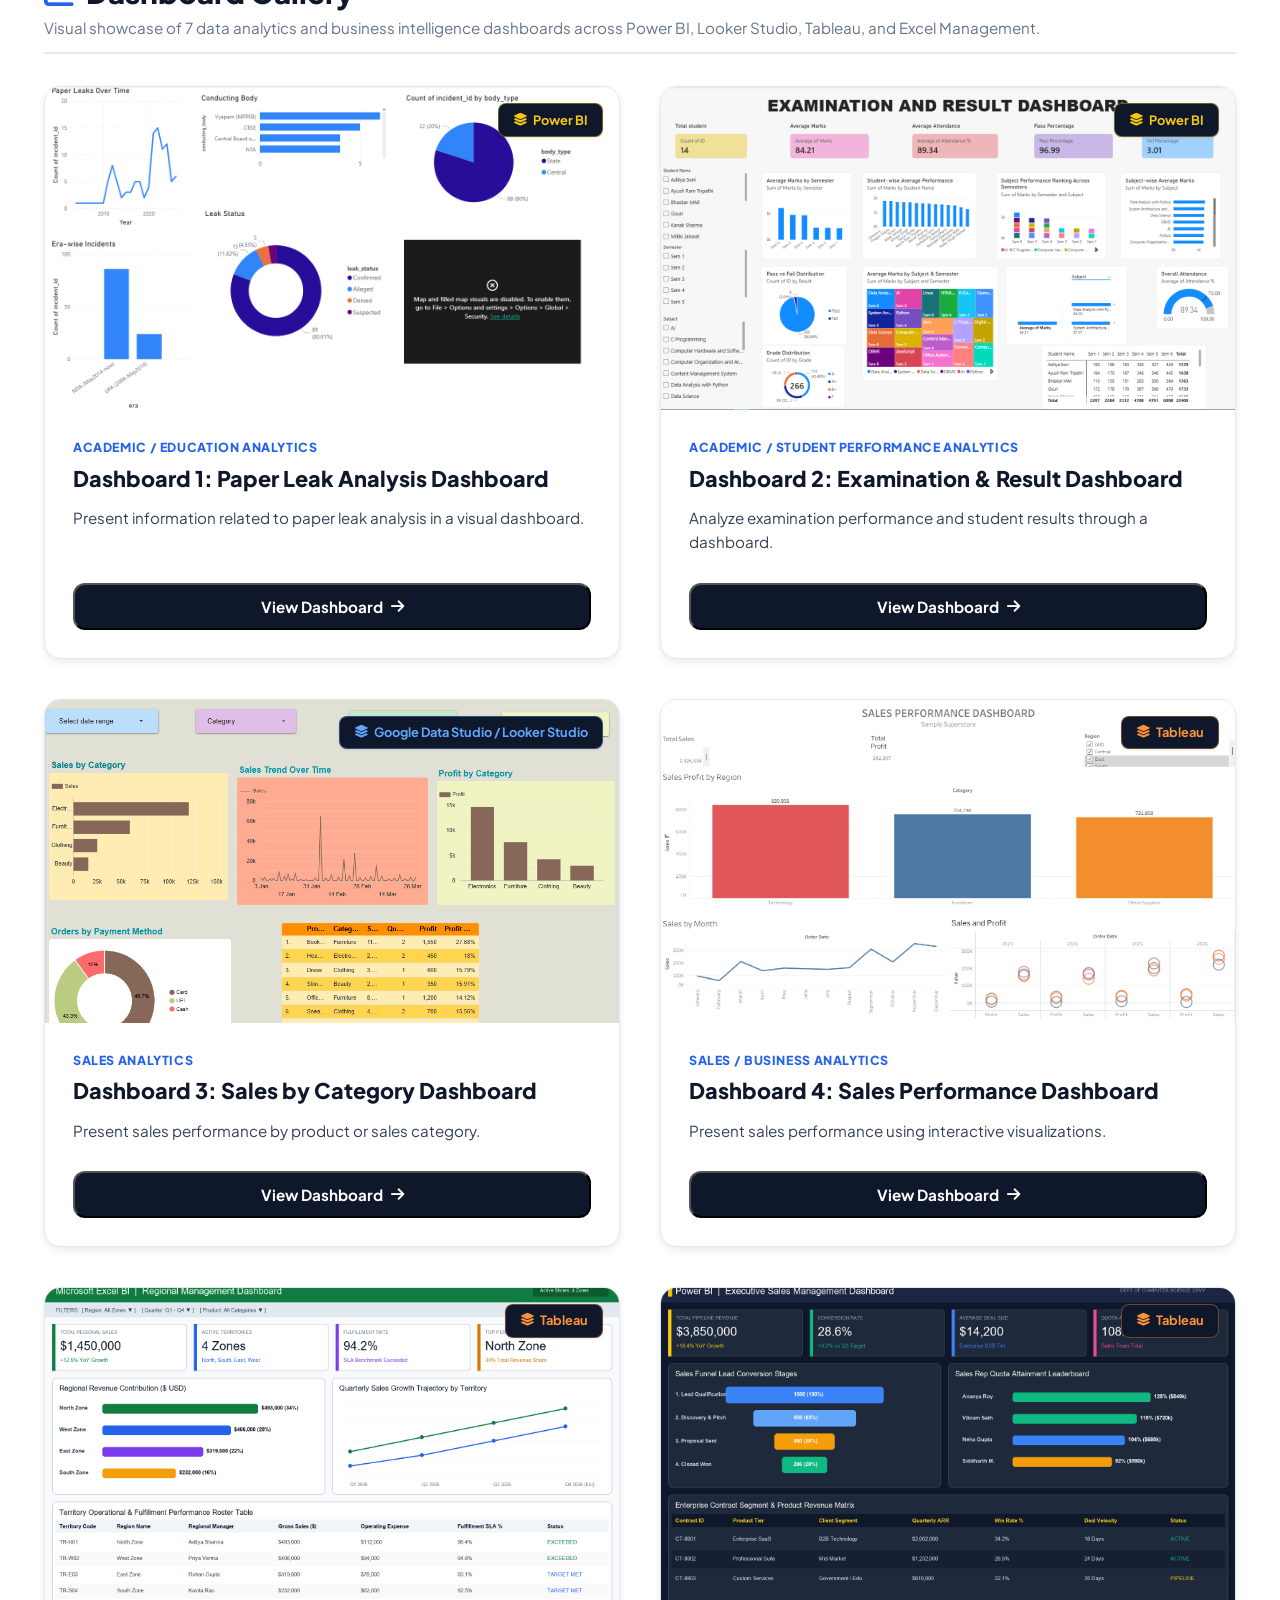
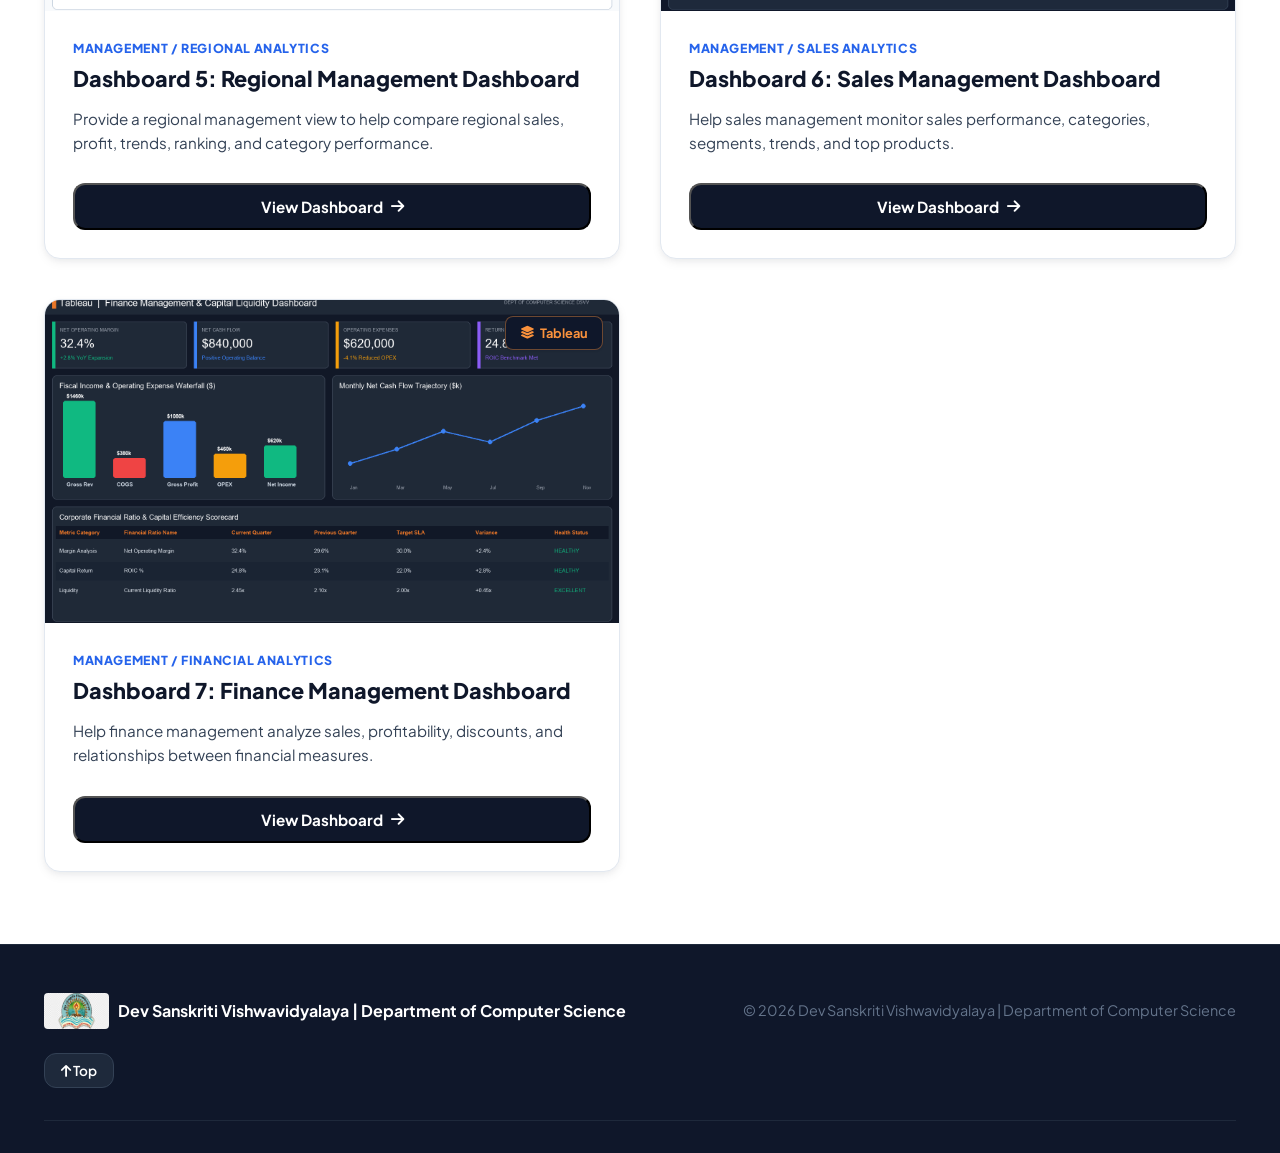
==== commit 75ae613b: "Improve website header: process transparent university logo, remove DSVV text, and refine navigation" ====
--- a/index.html
+++ b/index.html
@@ -25,10 +25,8 @@
        ========================================================================== -->
   <header class="navbar">
     <div class="container nav-container">
-      <!-- Top Left: DSVV Emblem Logo & Text -->
       <a href="index.html" class="nav-brand" aria-label="Dev Sanskriti Vishwavidyalaya Home">
-        <img src="images/dsvv-logo.png" alt="DSVV Logo" class="dsvv-logo-img" />
-        <span class="dsvv-brand-text">DSVV</span>
+        <img src="images/dsvv-logo-transparent.png" alt="Dev Sanskriti Vishwavidyalaya Logo" class="dsvv-logo-img" />
       </a>
 
       <button class="mobile-menu-toggle" aria-label="Toggle Navigation Menu" aria-expanded="false">
--- a/css/style.css
+++ b/css/style.css
@@ -133,9 +133,15 @@
 }
 
 .dsvv-logo-img {
-  height: 44px;
+  height: 48px;
   width: auto;
   object-fit: contain;
+  filter: drop-shadow(0 1px 2px rgba(15, 23, 42, 0.08));
+  transition: transform 0.2s ease;
+}
+
+.dsvv-logo-img:hover {
+  transform: scale(1.03);
 }
 
 .nav-right-group {
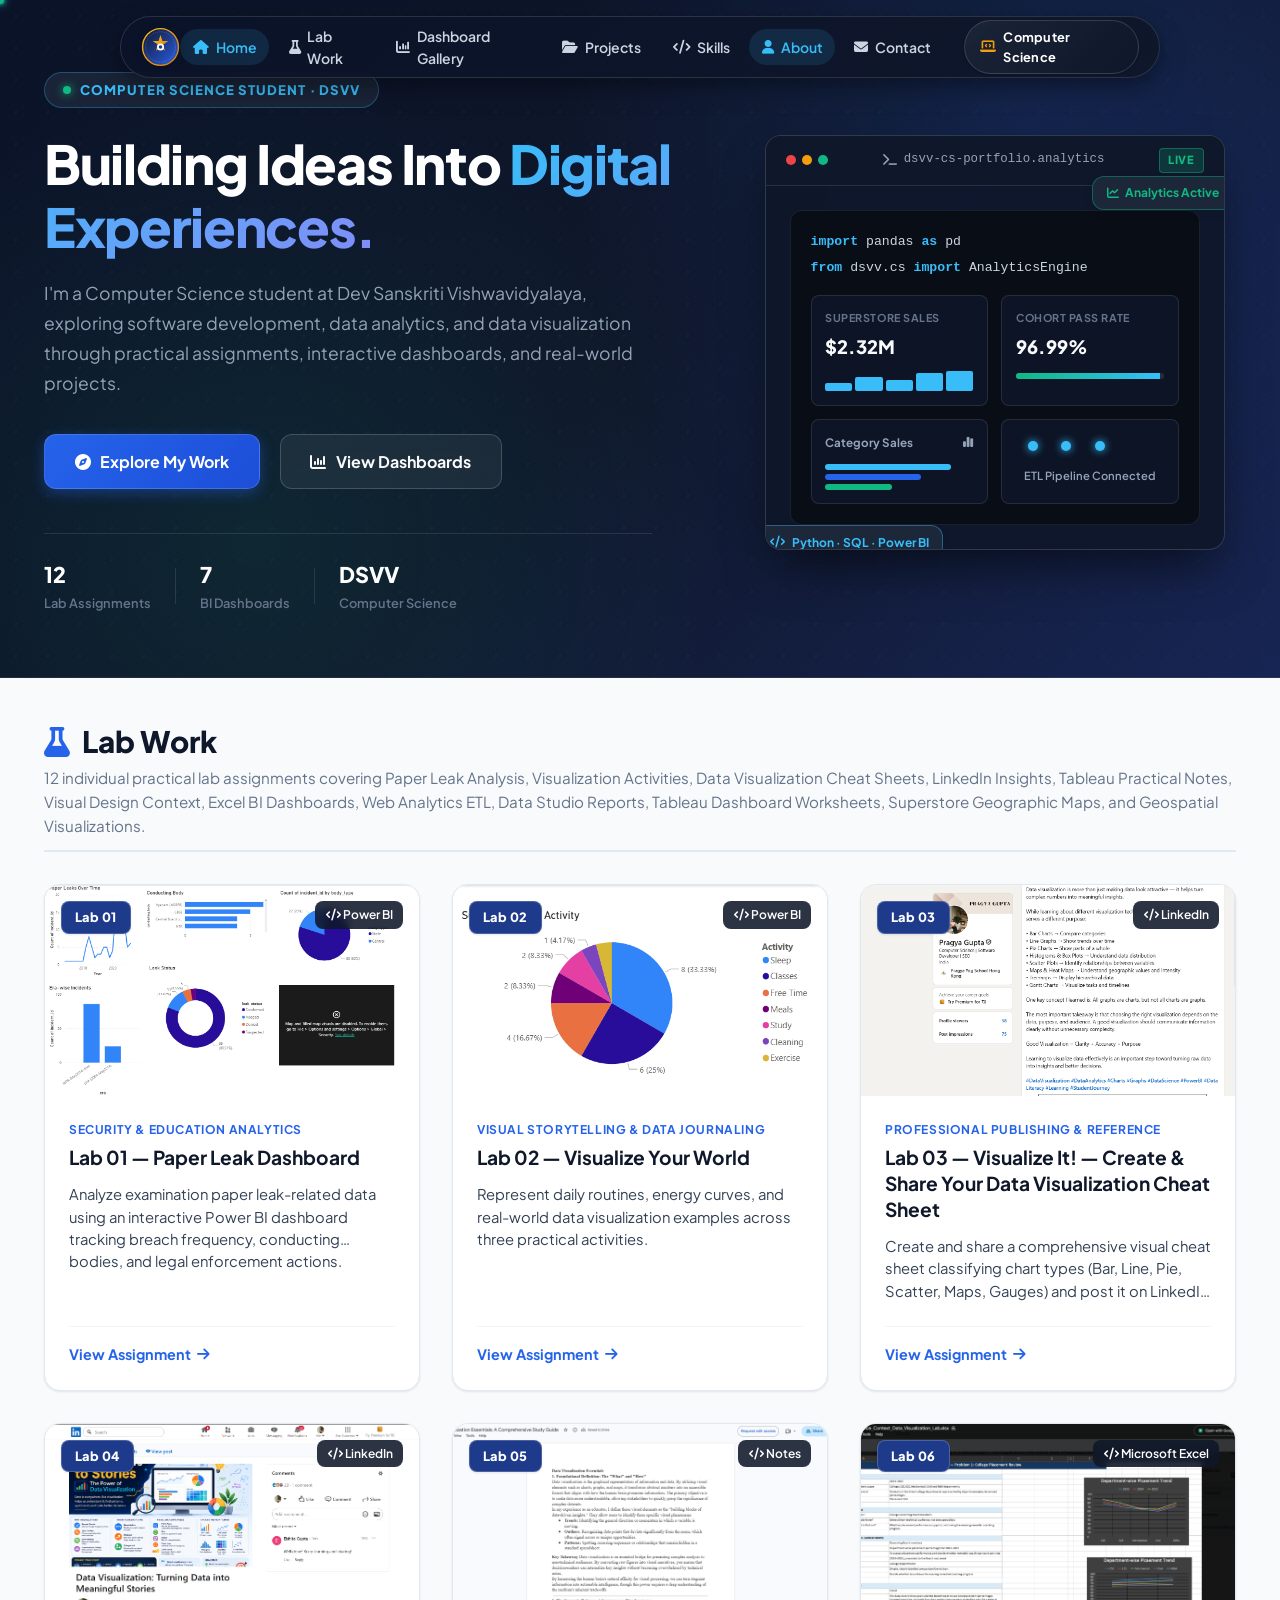
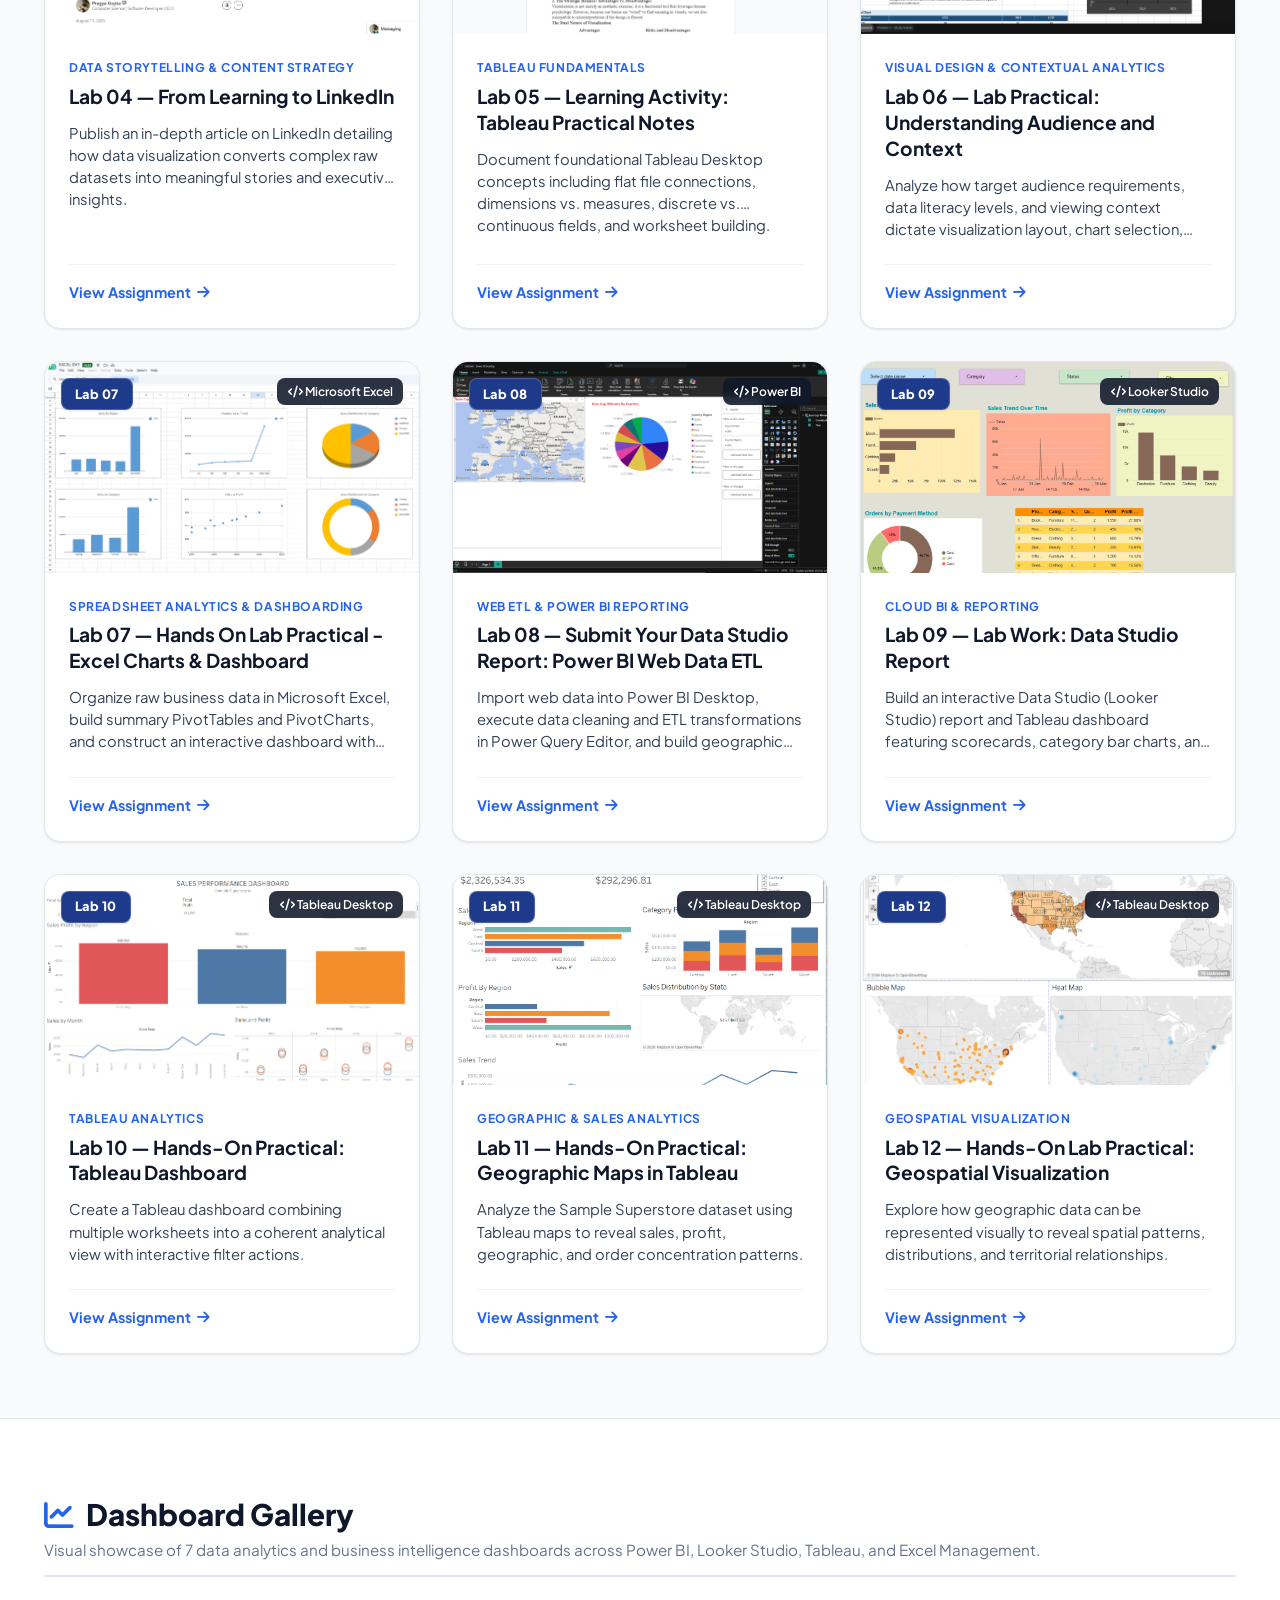
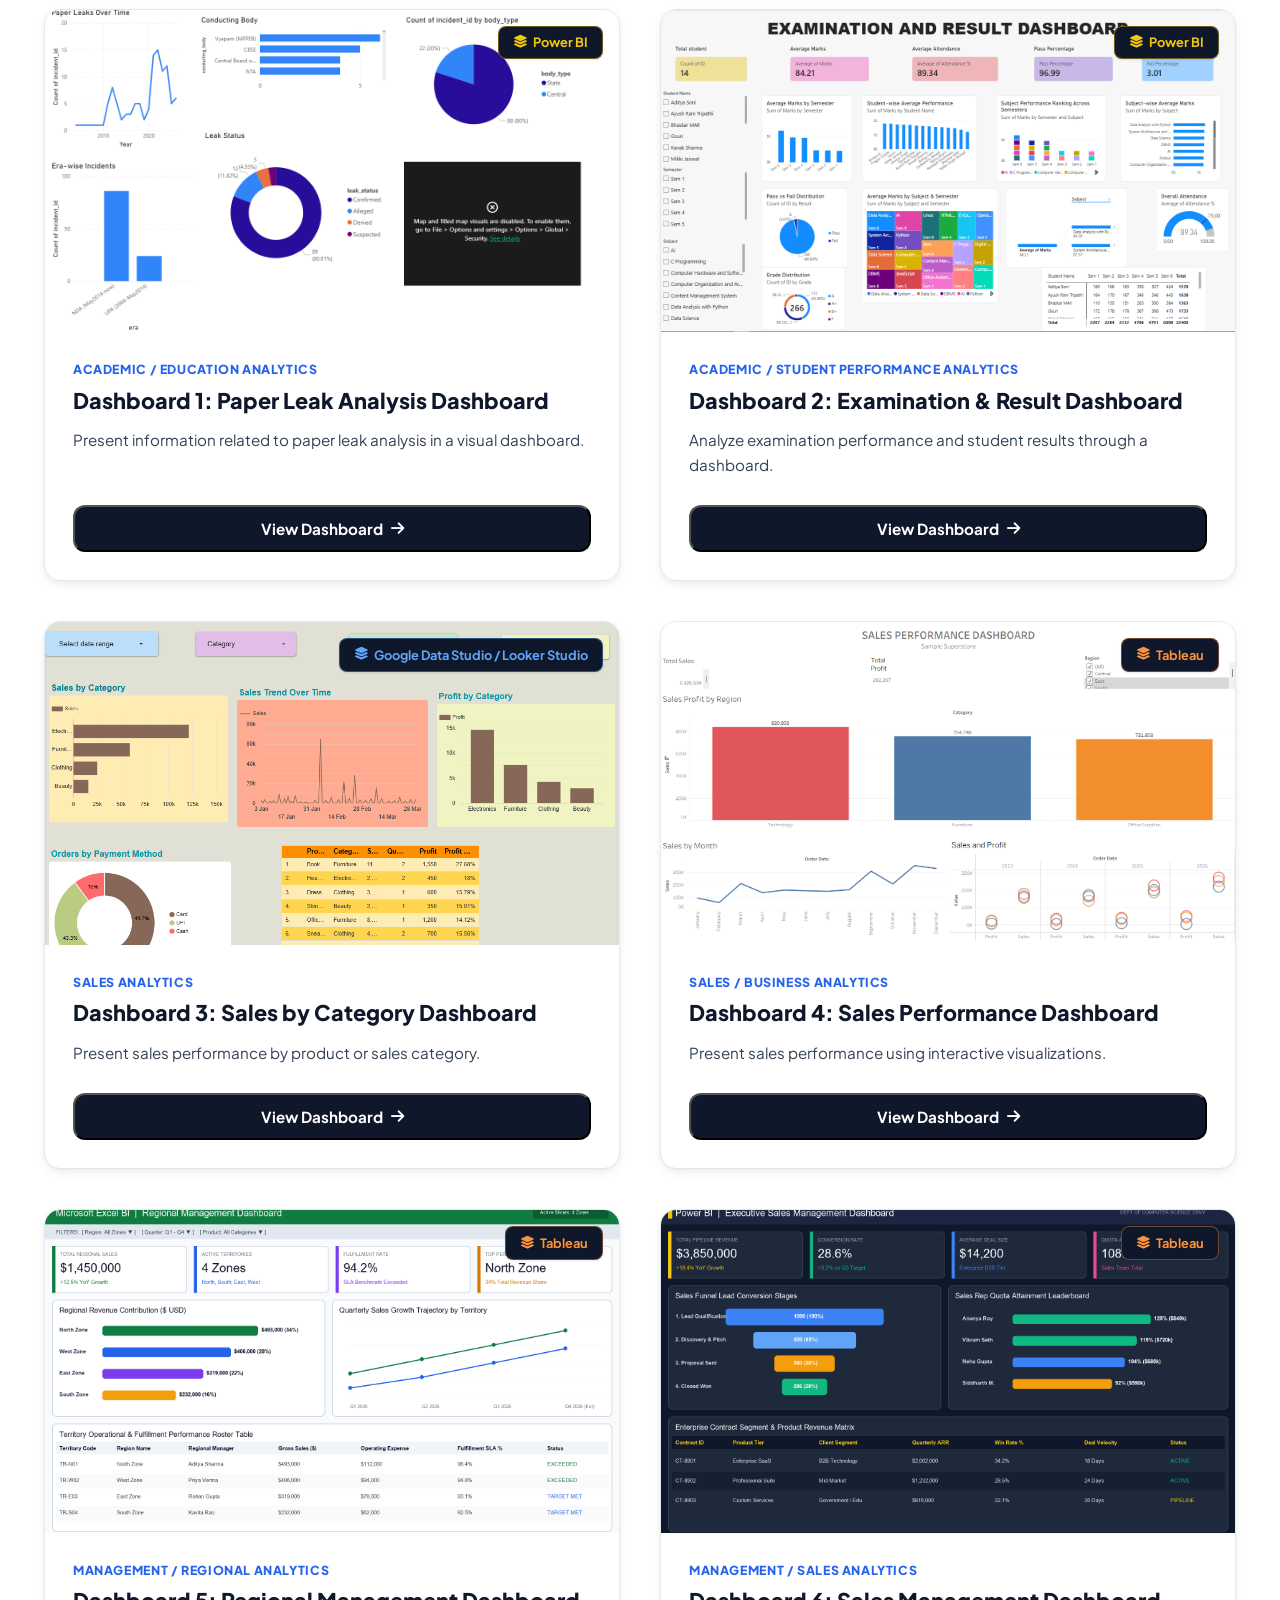
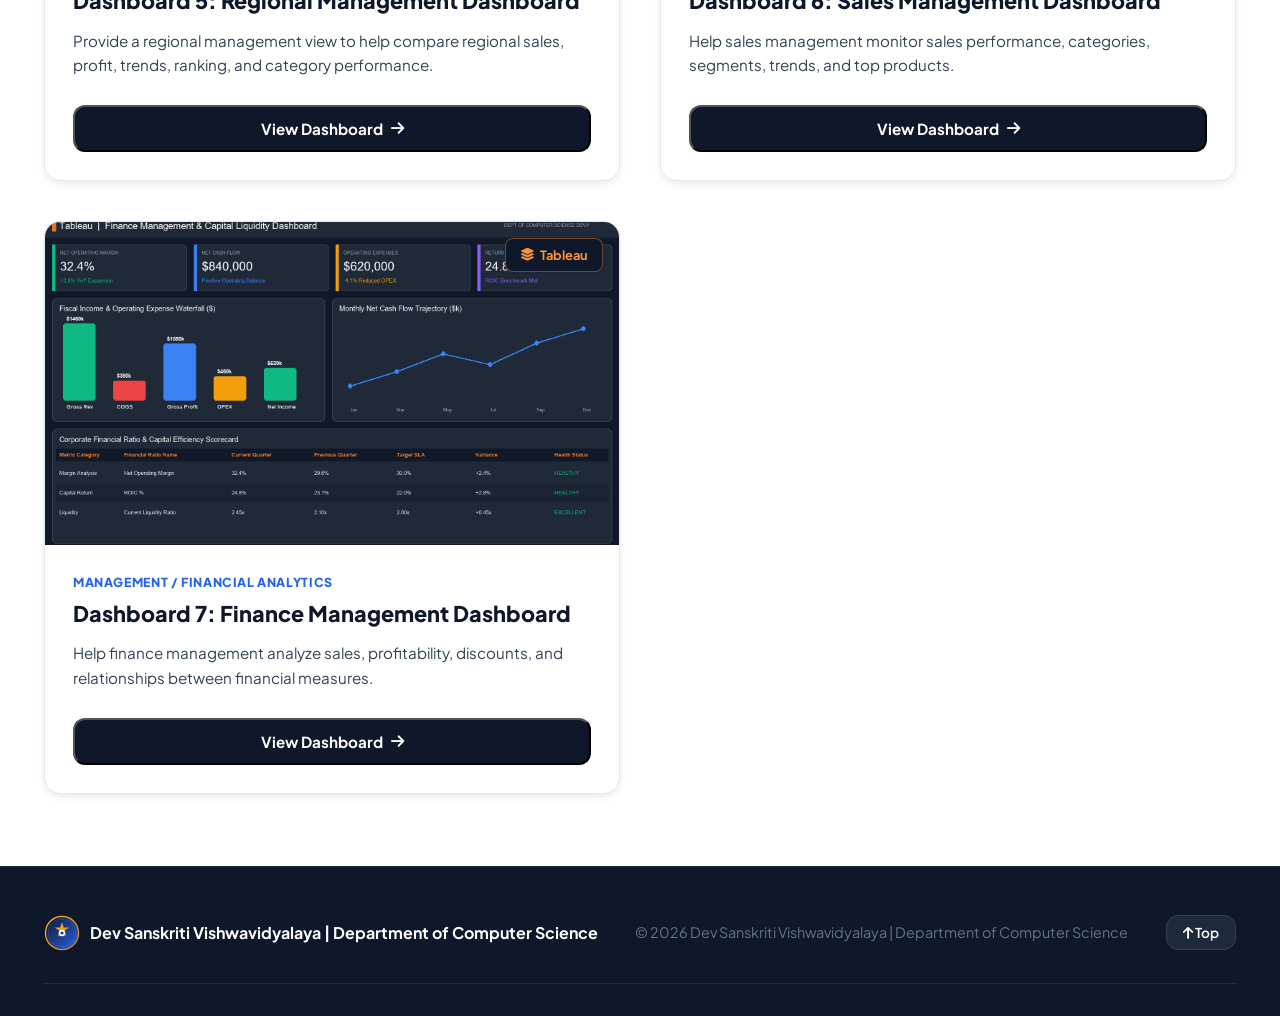
==== commit 4b8e2bee: "Redesign Header with Floating Navigation, DSVV Logo Seal, Fixed Scroll Sidebar, and Custom Pointer C" ====
--- a/index.html
+++ b/index.html
@@ -21,12 +21,12 @@
 <body>
 
   <!-- ==========================================================================
-       HEADER / NAVBAR (DSVV Branding Top-Left & Computer Science Top-Right)
+       COMPACT FLOATING HEADER & BRANDING (DSVV Seal Logo)
        ========================================================================== -->
-  <header class="navbar">
+  <header class="navbar" id="navbar">
     <div class="container nav-container">
-      <a href="index.html" class="nav-brand" aria-label="Dev Sanskriti Vishwavidyalaya Home">
-        <img src="images/dsvv-logo-transparent.png" alt="Dev Sanskriti Vishwavidyalaya Logo" class="dsvv-logo-img" />
+      <a href="#hero" class="nav-brand" aria-label="Dev Sanskriti Vishwavidyalaya Home">
+        <img src="images/dsvv-logo-seal.svg" alt="Dev Sanskriti Vishwavidyalaya Logo" class="dsvv-logo-img" />
       </a>
 
       <button class="mobile-menu-toggle" aria-label="Toggle Navigation Menu" aria-expanded="false">
@@ -37,9 +37,13 @@
       <div class="nav-right-group">
         <nav>
           <ul class="nav-menu">
-            <li><a href="#hero" class="nav-link active"><i class="fa-solid fa-house"></i> Home</a></li>
-            <li><a href="#labs" class="nav-link"><i class="fa-solid fa-flask"></i> Lab Work</a></li>
-            <li><a href="#dashboards" class="nav-link"><i class="fa-solid fa-chart-column"></i> Dashboard Gallery</a></li>
+            <li><a href="#hero" class="nav-link active" data-section="hero"><i class="fa-solid fa-house"></i> Home</a></li>
+            <li><a href="#labs" class="nav-link" data-section="labs"><i class="fa-solid fa-flask"></i> Lab Work</a></li>
+            <li><a href="#dashboards" class="nav-link" data-section="dashboards"><i class="fa-solid fa-chart-column"></i> Dashboard Gallery</a></li>
+            <li><a href="#dashboards" class="nav-link" data-section="projects"><i class="fa-solid fa-folder-open"></i> Projects</a></li>
+            <li><a href="#labs" class="nav-link" data-section="skills"><i class="fa-solid fa-code"></i> Skills</a></li>
+            <li><a href="#hero" class="nav-link" data-section="about"><i class="fa-solid fa-user"></i> About</a></li>
+            <li><a href="#contact" class="nav-link" data-section="contact"><i class="fa-solid fa-envelope"></i> Contact</a></li>
           </ul>
         </nav>
         <span class="cs-dept-badge">
@@ -48,6 +52,60 @@
       </div>
     </div>
   </header>
+
+  <!-- ==========================================================================
+       FIXED VERTICAL SCROLL SIDEBAR NAVIGATION
+       ========================================================================== -->
+  <nav class="scroll-sidebar" id="scroll-sidebar" aria-label="Quick Navigation Sidebar">
+    <ul class="sidebar-menu">
+      <li>
+        <a href="#hero" class="sidebar-link active" data-section="hero" aria-label="Home">
+          <i class="fa-solid fa-house"></i>
+          <span class="sidebar-tooltip">Home</span>
+        </a>
+      </li>
+      <li>
+        <a href="#labs" class="sidebar-link" data-section="labs" aria-label="Lab Work">
+          <i class="fa-solid fa-flask"></i>
+          <span class="sidebar-tooltip">Lab Work</span>
+        </a>
+      </li>
+      <li>
+        <a href="#dashboards" class="sidebar-link" data-section="dashboards" aria-label="Dashboard Gallery">
+          <i class="fa-solid fa-chart-column"></i>
+          <span class="sidebar-tooltip">Dashboard Gallery</span>
+        </a>
+      </li>
+      <li>
+        <a href="#dashboards" class="sidebar-link" data-section="projects" aria-label="Projects">
+          <i class="fa-solid fa-folder-open"></i>
+          <span class="sidebar-tooltip">Projects</span>
+        </a>
+      </li>
+      <li>
+        <a href="#labs" class="sidebar-link" data-section="skills" aria-label="Skills">
+          <i class="fa-solid fa-code"></i>
+          <span class="sidebar-tooltip">Skills</span>
+        </a>
+      </li>
+      <li>
+        <a href="#hero" class="sidebar-link" data-section="about" aria-label="About">
+          <i class="fa-solid fa-user"></i>
+          <span class="sidebar-tooltip">About</span>
+        </a>
+      </li>
+      <li>
+        <a href="#contact" class="sidebar-link" data-section="contact" aria-label="Contact">
+          <i class="fa-solid fa-envelope"></i>
+          <span class="sidebar-tooltip">Contact</span>
+        </a>
+      </li>
+    </ul>
+  </nav>
+
+  <!-- Custom Pointer Cursor -->
+  <div class="custom-cursor-dot" id="cursor-dot" aria-hidden="true"></div>
+  <div class="custom-cursor-ring" id="cursor-ring" aria-hidden="true"></div>
 
   <main>
     <!-- ==========================================================================
@@ -245,11 +303,11 @@
   <!-- ==========================================================================
        FOOTER
        ========================================================================== -->
-  <footer class="site-footer">
+  <footer class="site-footer" id="contact">
     <div class="container">
       <div class="footer-content">
         <div class="footer-brand">
-          <img src="images/dsvv-logo.png" alt="DSVV Logo" style="height: 36px; border-radius: 4px;" />
+          <img src="images/dsvv-logo-seal.svg" alt="DSVV Logo" style="height: 36px; width: 36px;" />
           <span>Dev Sanskriti Vishwavidyalaya | Department of Computer Science</span>
         </div>
         <div class="footer-copyright">
--- a/css/style.css
+++ b/css/style.css
@@ -106,24 +106,38 @@
 }
 
 /* --------------------------------------------------------------------------
-   2. Header & DSVV Branding Navbar
+   2. Compact Floating Header & DSVV Branding Navbar
    -------------------------------------------------------------------------- */
 .navbar {
-  position: sticky;
-  top: 0;
-  z-index: 100;
-  background-color: rgba(255, 255, 255, 0.94);
-  backdrop-filter: blur(12px);
-  -webkit-backdrop-filter: blur(12px);
-  border-bottom: 1px solid var(--border-color);
-  box-shadow: var(--shadow-sm);
+  position: fixed;
+  top: 1rem;
+  left: 50%;
+  transform: translateX(-50%);
+  width: calc(100% - 2.5rem);
+  max-width: 1040px;
+  z-index: 1000;
+  background: linear-gradient(135deg, rgba(11, 19, 41, 0.92) 0%, rgba(15, 23, 42, 0.95) 100%);
+  backdrop-filter: blur(16px);
+  -webkit-backdrop-filter: blur(16px);
+  border: 1px solid rgba(255, 255, 255, 0.12);
+  border-radius: 9999px;
+  box-shadow: 0 10px 30px -5px rgba(0, 0, 0, 0.4), 0 4px 12px rgba(15, 23, 42, 0.2);
+  transition: opacity 0.35s cubic-bezier(0.16, 1, 0.3, 1), transform 0.35s cubic-bezier(0.16, 1, 0.3, 1), visibility 0.35s;
+}
+
+.navbar.hidden-on-scroll {
+  opacity: 0;
+  transform: translate(-50%, -25px);
+  pointer-events: none;
+  visibility: hidden;
 }
 
 .nav-container {
   display: flex;
   align-items: center;
   justify-content: space-between;
-  height: 4.8rem;
+  height: 3.75rem;
+  padding: 0 1.25rem;
 }
 
 .nav-brand {
@@ -133,34 +147,34 @@
 }
 
 .dsvv-logo-img {
-  height: 48px;
-  width: auto;
+  height: 40px;
+  width: 40px;
   object-fit: contain;
-  filter: drop-shadow(0 1px 2px rgba(15, 23, 42, 0.08));
-  transition: transform 0.2s ease;
+  filter: drop-shadow(0 2px 4px rgba(0, 0, 0, 0.2));
+  transition: transform 0.25s ease;
 }
 
 .dsvv-logo-img:hover {
-  transform: scale(1.03);
+  transform: scale(1.08) rotate(3deg);
 }
 
 .nav-right-group {
   display: flex;
   align-items: center;
-  gap: 1.75rem;
+  gap: 1.25rem;
 }
 
 .cs-dept-badge {
-  background: linear-gradient(135deg, #0f172a 0%, #1e3a8a 100%);
+  background: linear-gradient(135deg, rgba(30, 41, 59, 0.8) 0%, rgba(15, 23, 42, 0.9) 100%);
   color: #ffffff;
-  padding: 0.45rem 1.1rem;
+  padding: 0.35rem 0.95rem;
   border-radius: var(--radius-full);
-  font-size: 0.875rem;
+  font-size: 0.8rem;
   font-weight: 700;
   letter-spacing: 0.02em;
   display: inline-flex;
   align-items: center;
-  gap: 0.5rem;
+  gap: 0.45rem;
   box-shadow: var(--shadow-sm);
   border: 1px solid rgba(255, 255, 255, 0.15);
 }
@@ -172,35 +186,188 @@
 .nav-menu {
   display: flex;
   align-items: center;
-  gap: 1.5rem;
+  gap: 0.4rem;
   list-style: none;
 }
 
 .nav-link {
   font-weight: 600;
-  font-size: 0.95rem;
-  color: var(--text-secondary);
-  padding: 0.5rem 0.85rem;
-  border-radius: var(--radius-sm);
-  transition: 0.15s ease;
-  display: flex;
-  align-items: center;
-  gap: 0.45rem;
+  font-size: 0.875rem;
+  color: #cbd5e1;
+  padding: 0.45rem 0.8rem;
+  border-radius: 9999px;
+  transition: all 0.2s ease;
+  display: flex;
+  align-items: center;
+  gap: 0.4rem;
 }
 
 .nav-link:hover, .nav-link.active {
-  color: var(--primary-accent);
-  background-color: var(--bg-accent-light);
+  color: #38bdf8;
+  background: rgba(56, 189, 248, 0.12);
 }
 
 .mobile-menu-toggle {
   display: none;
   background: none;
   border: none;
-  font-size: 1.5rem;
-  color: var(--text-primary);
+  font-size: 1.35rem;
+  color: #f8fafc;
   cursor: pointer;
   padding: 0.5rem;
+}
+
+/* --------------------------------------------------------------------------
+   Fixed Scroll Sidebar Navigation
+   -------------------------------------------------------------------------- */
+.scroll-sidebar {
+  position: fixed;
+  left: 1.25rem;
+  top: 50%;
+  transform: translateY(-50%) translateX(-30px);
+  z-index: 999;
+  opacity: 0;
+  visibility: hidden;
+  pointer-events: none;
+  transition: opacity 0.35s cubic-bezier(0.16, 1, 0.3, 1), transform 0.35s cubic-bezier(0.16, 1, 0.3, 1), visibility 0.35s;
+}
+
+.scroll-sidebar.visible {
+  opacity: 1;
+  visibility: visible;
+  pointer-events: auto;
+  transform: translateY(-50%) translateX(0);
+}
+
+.sidebar-menu {
+  display: flex;
+  flex-direction: column;
+  gap: 0.6rem;
+  list-style: none;
+  margin: 0;
+  padding: 0.6rem 0.45rem;
+  background: linear-gradient(135deg, rgba(11, 19, 41, 0.92) 0%, rgba(15, 23, 42, 0.95) 100%);
+  backdrop-filter: blur(16px);
+  -webkit-backdrop-filter: blur(16px);
+  border: 1px solid rgba(255, 255, 255, 0.12);
+  border-radius: 9999px;
+  box-shadow: 0 12px 36px rgba(0, 0, 0, 0.45);
+}
+
+.sidebar-link {
+  width: 2.65rem;
+  height: 2.65rem;
+  border-radius: 50%;
+  display: flex;
+  align-items: center;
+  justify-content: center;
+  color: #94a3b8;
+  font-size: 1.05rem;
+  position: relative;
+  transition: all 0.25s cubic-bezier(0.16, 1, 0.3, 1);
+  border: 1px solid transparent;
+}
+
+.sidebar-link:hover {
+  color: #38bdf8;
+  background: rgba(56, 189, 248, 0.14);
+  border-color: rgba(56, 189, 248, 0.3);
+}
+
+.sidebar-link.active {
+  color: #10b981;
+  background: rgba(16, 185, 129, 0.18);
+  border-color: rgba(16, 185, 129, 0.4);
+  box-shadow: 0 0 12px rgba(16, 185, 129, 0.3);
+}
+
+.sidebar-tooltip {
+  position: absolute;
+  left: calc(100% + 0.85rem);
+  top: 50%;
+  transform: translateY(-50%) translateX(-8px);
+  background: #0f172a;
+  color: #f8fafc;
+  font-size: 0.775rem;
+  font-weight: 700;
+  white-space: nowrap;
+  padding: 0.35rem 0.75rem;
+  border-radius: 6px;
+  border: 1px solid rgba(255, 255, 255, 0.15);
+  box-shadow: 0 6px 18px rgba(0, 0, 0, 0.35);
+  opacity: 0;
+  visibility: hidden;
+  pointer-events: none;
+  transition: opacity 0.2s ease, transform 0.2s ease, visibility 0.2s;
+}
+
+.sidebar-tooltip::before {
+  content: '';
+  position: absolute;
+  right: 100%;
+  top: 50%;
+  transform: translateY(-50%);
+  border-width: 5px;
+  border-style: solid;
+  border-color: transparent #0f172a transparent transparent;
+}
+
+.sidebar-link:hover .sidebar-tooltip {
+  opacity: 1;
+  visibility: visible;
+  transform: translateY(-50%) translateX(0);
+}
+
+/* --------------------------------------------------------------------------
+   Custom Interactive Pointer Cursor
+   -------------------------------------------------------------------------- */
+.custom-cursor-dot {
+  position: fixed;
+  top: 0;
+  left: 0;
+  width: 8px;
+  height: 8px;
+  background-color: #10b981;
+  border-radius: 50%;
+  pointer-events: none;
+  z-index: 99999;
+  transform: translate(-50%, -50%);
+  transition: transform 0.05s ease-out, background-color 0.2s ease, width 0.2s ease, height 0.2s ease;
+  box-shadow: 0 0 10px #10b981, 0 0 4px #38bdf8;
+}
+
+.custom-cursor-ring {
+  position: fixed;
+  top: 0;
+  left: 0;
+  width: 36px;
+  height: 36px;
+  border: 1.5px solid rgba(56, 189, 248, 0.6);
+  border-radius: 50%;
+  pointer-events: none;
+  z-index: 99998;
+  transform: translate(-50%, -50%);
+  transition: width 0.22s ease-out, height 0.22s ease-out, border-color 0.2s ease, background-color 0.2s ease;
+  backdrop-filter: blur(0.5px);
+}
+
+body.cursor-hover .custom-cursor-dot {
+  background-color: #38bdf8;
+  transform: translate(-50%, -50%) scale(1.4);
+  box-shadow: 0 0 14px #38bdf8;
+}
+
+body.cursor-hover .custom-cursor-ring {
+  width: 50px;
+  height: 50px;
+  border-color: rgba(16, 185, 129, 0.85);
+  background-color: rgba(16, 185, 129, 0.08);
+}
+
+@media (hover: none) and (pointer: coarse), (prefers-reduced-motion: reduce) {
+  .custom-cursor-dot, .custom-cursor-ring {
+    display: none !important;
+  }
 }
 
 /* --------------------------------------------------------------------------
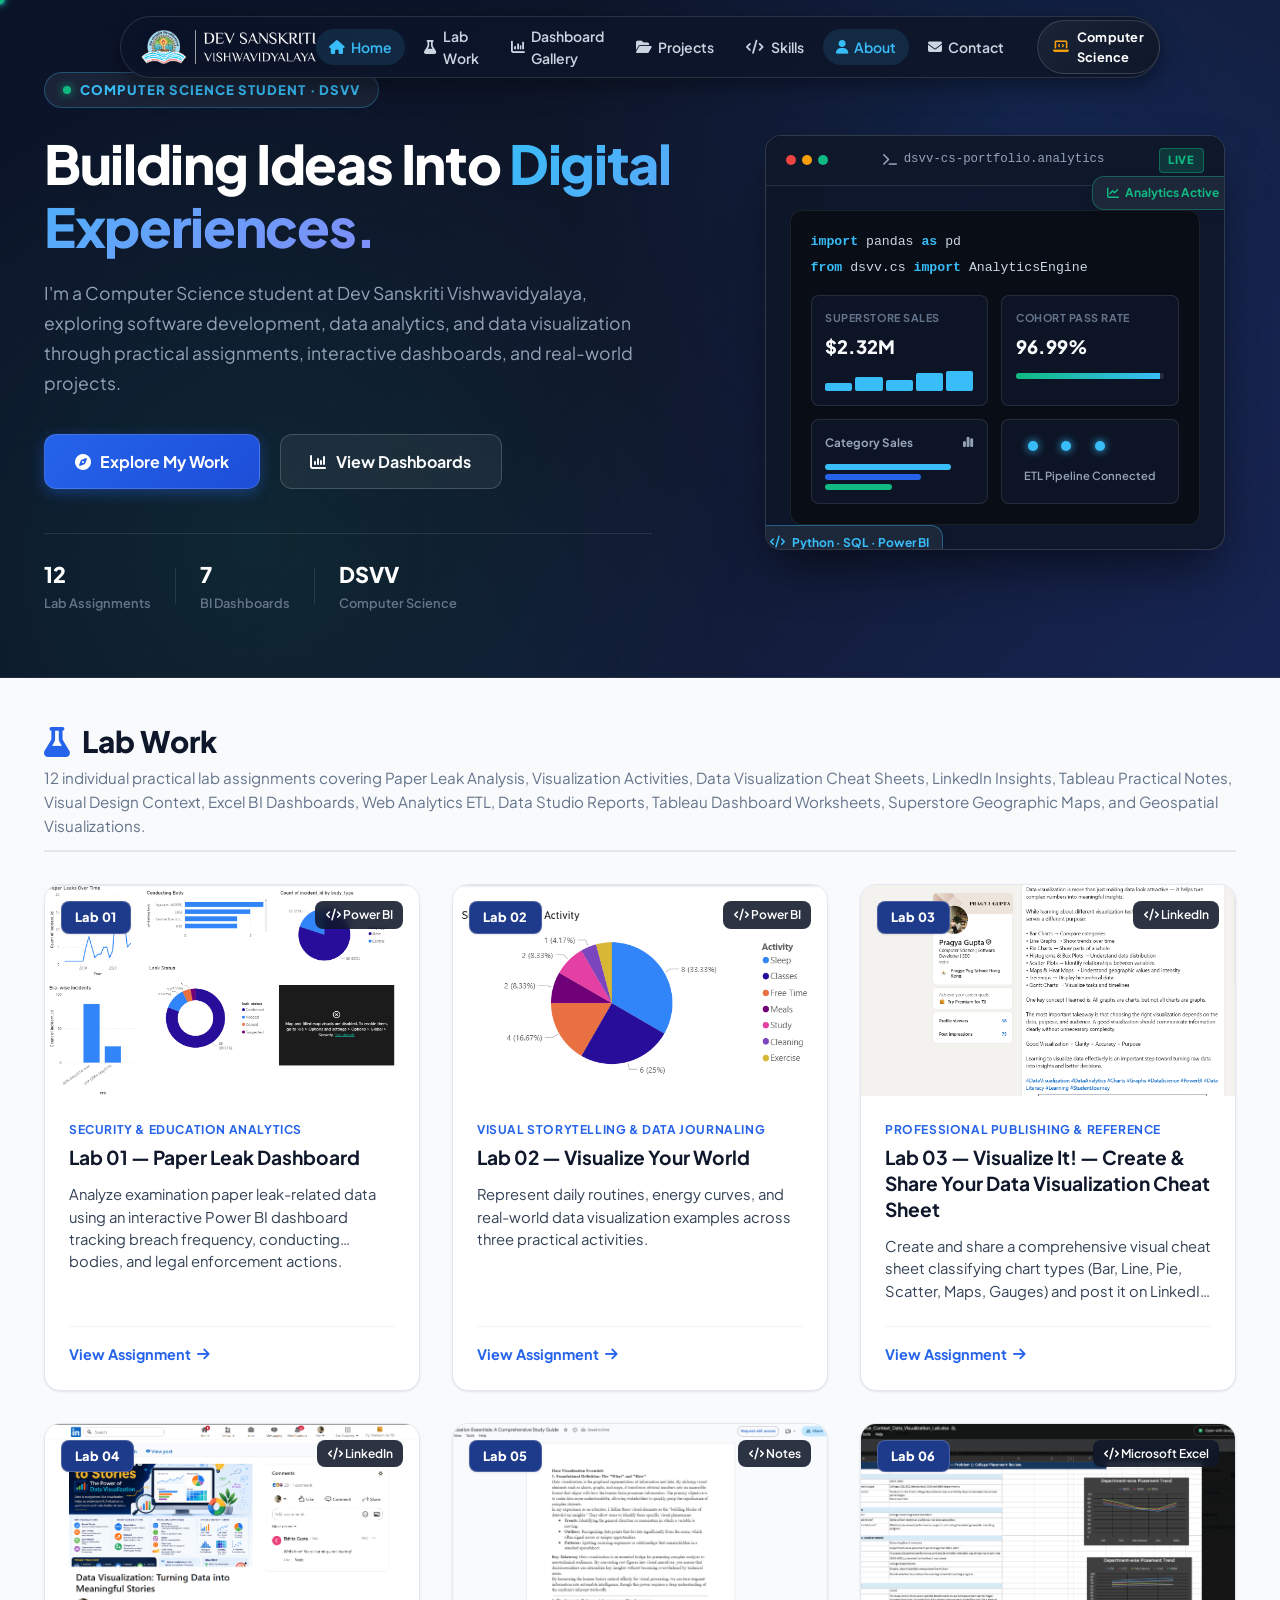
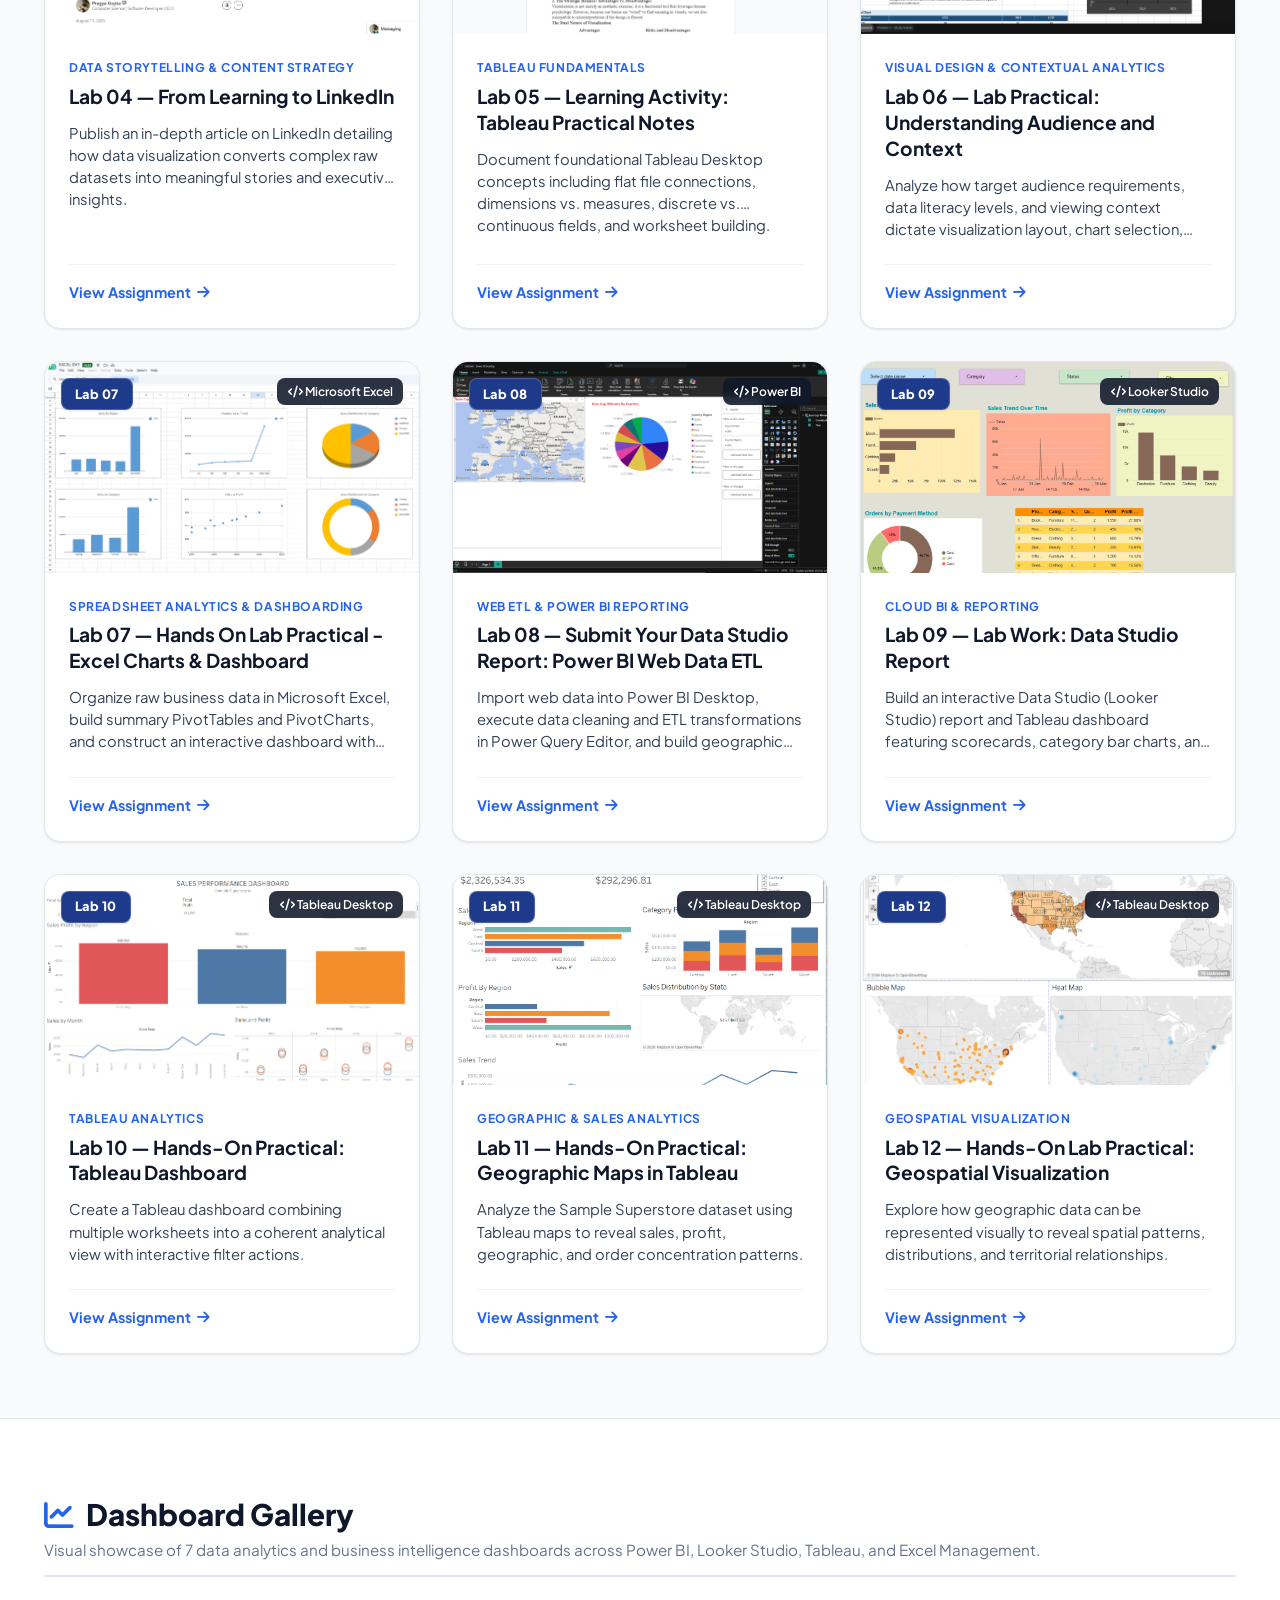
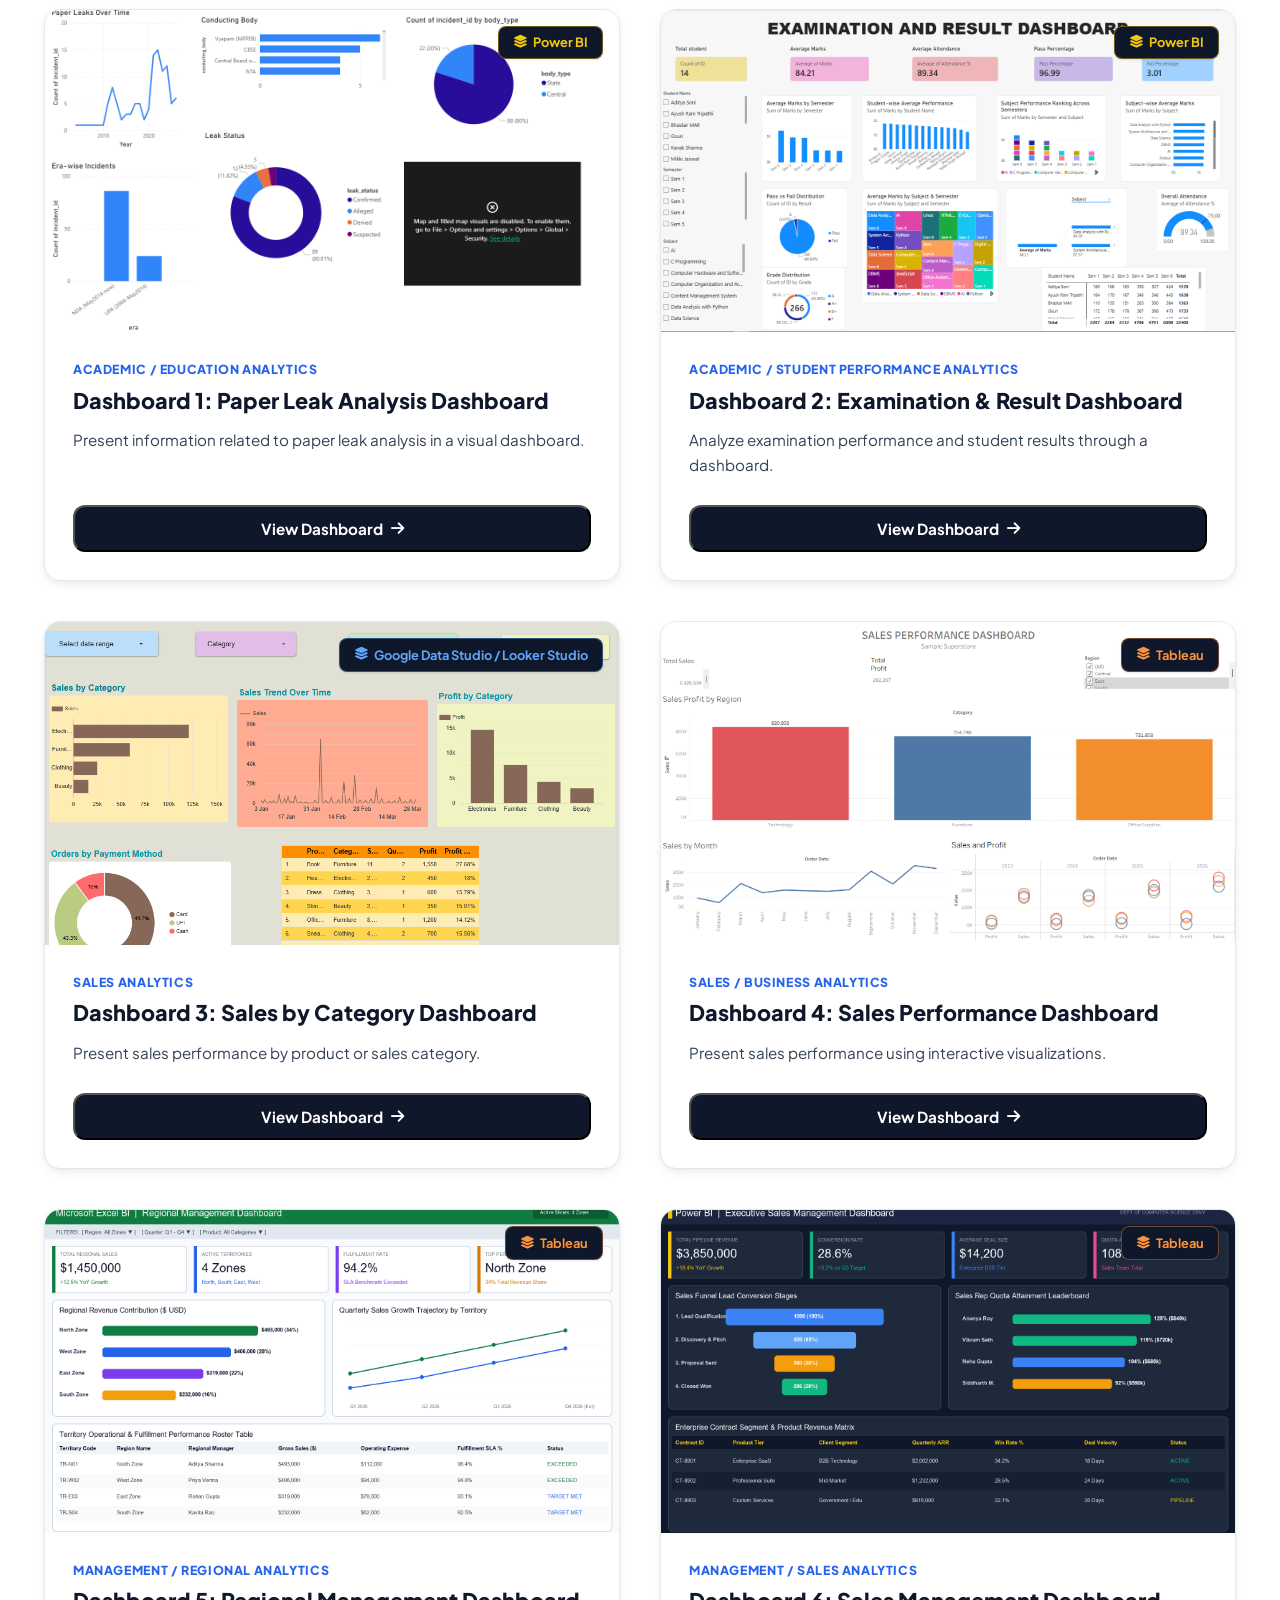
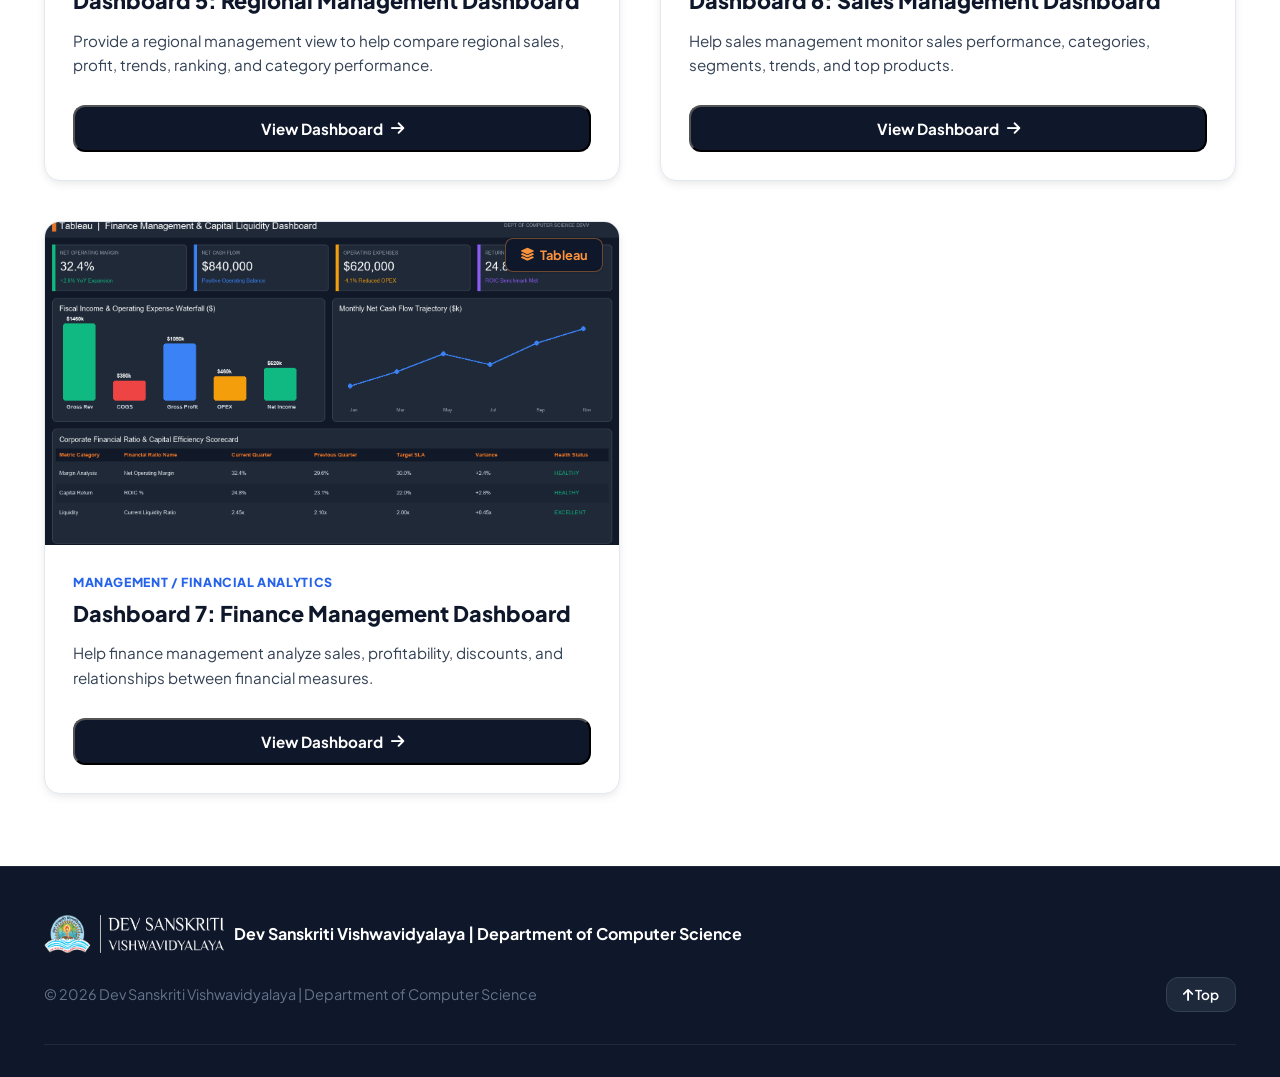
==== commit ebec4c12: "Update logo to official DSVV transparent PNG from S3 bucket" ====
--- a/index.html
+++ b/index.html
@@ -26,7 +26,7 @@
   <header class="navbar" id="navbar">
     <div class="container nav-container">
       <a href="#hero" class="nav-brand" aria-label="Dev Sanskriti Vishwavidyalaya Home">
-        <img src="images/dsvv-logo-seal.svg" alt="Dev Sanskriti Vishwavidyalaya Logo" class="dsvv-logo-img" />
+        <img src="images/dsvv-official-logo-clean.png" alt="Dev Sanskriti Vishwavidyalaya Logo" class="dsvv-logo-img" />
       </a>
 
       <button class="mobile-menu-toggle" aria-label="Toggle Navigation Menu" aria-expanded="false">
@@ -307,7 +307,7 @@
     <div class="container">
       <div class="footer-content">
         <div class="footer-brand">
-          <img src="images/dsvv-logo-seal.svg" alt="DSVV Logo" style="height: 36px; width: 36px;" />
+          <img src="images/dsvv-official-logo-clean.png" alt="DSVV Logo" style="height: 38px; width: auto; max-width: 180px;" />
           <span>Dev Sanskriti Vishwavidyalaya | Department of Computer Science</span>
         </div>
         <div class="footer-copyright">
--- a/css/style.css
+++ b/css/style.css
@@ -147,15 +147,16 @@
 }
 
 .dsvv-logo-img {
-  height: 40px;
-  width: 40px;
+  height: 38px;
+  width: auto;
+  max-width: 175px;
   object-fit: contain;
-  filter: drop-shadow(0 2px 4px rgba(0, 0, 0, 0.2));
+  filter: drop-shadow(0 2px 4px rgba(0, 0, 0, 0.25));
   transition: transform 0.25s ease;
 }
 
 .dsvv-logo-img:hover {
-  transform: scale(1.08) rotate(3deg);
+  transform: scale(1.05);
 }
 
 .nav-right-group {
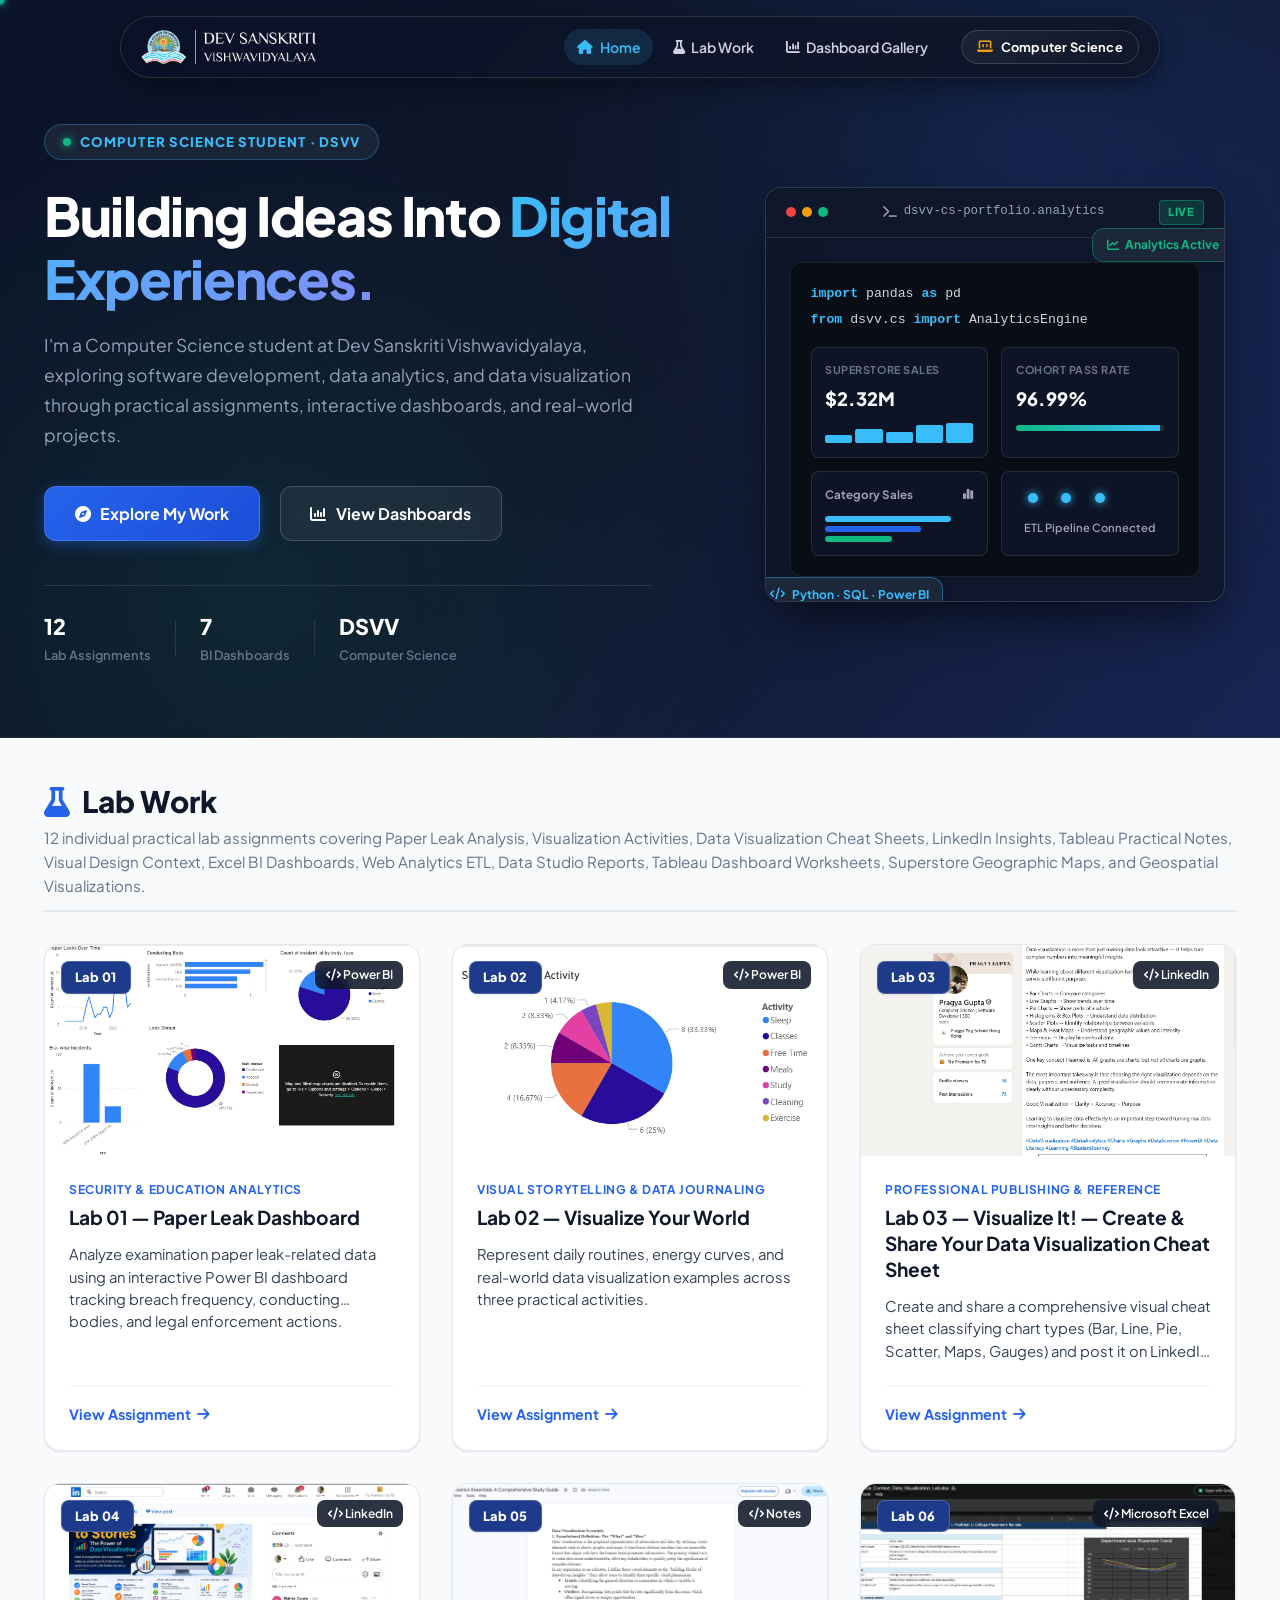
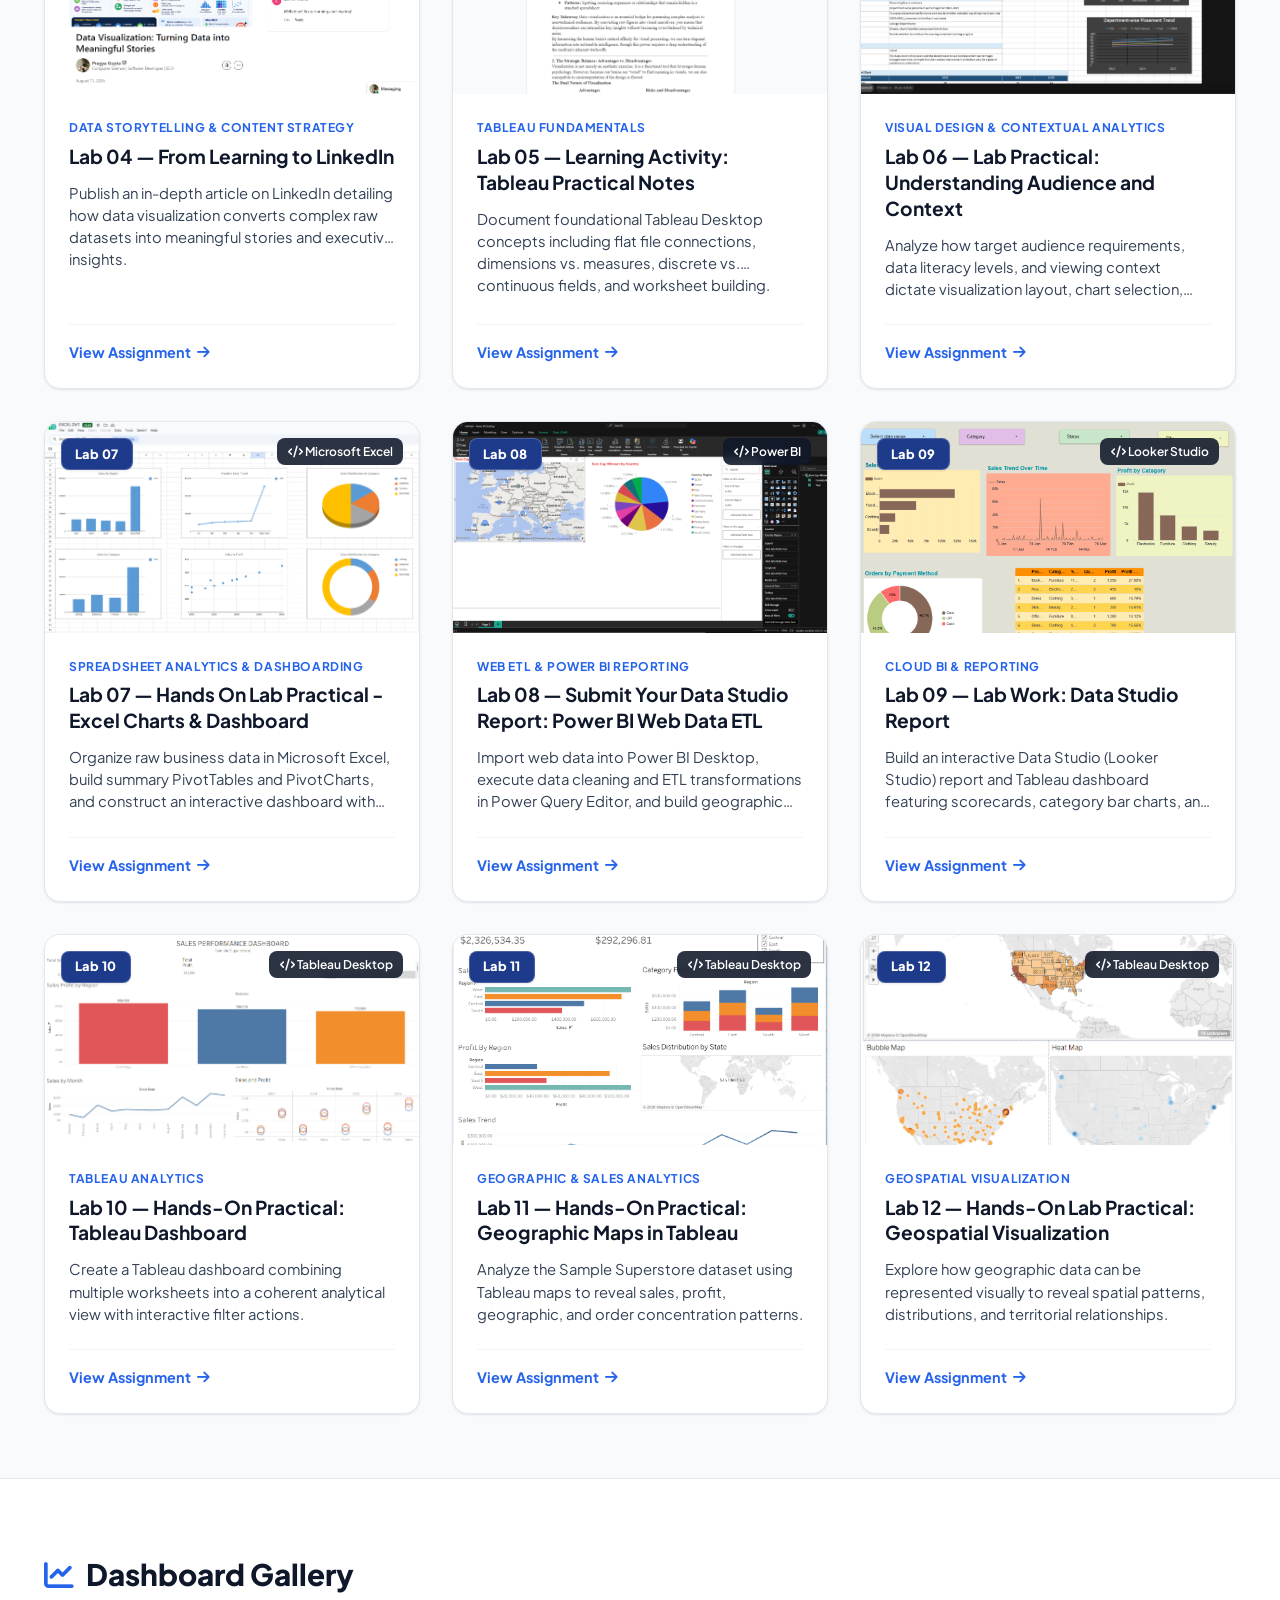
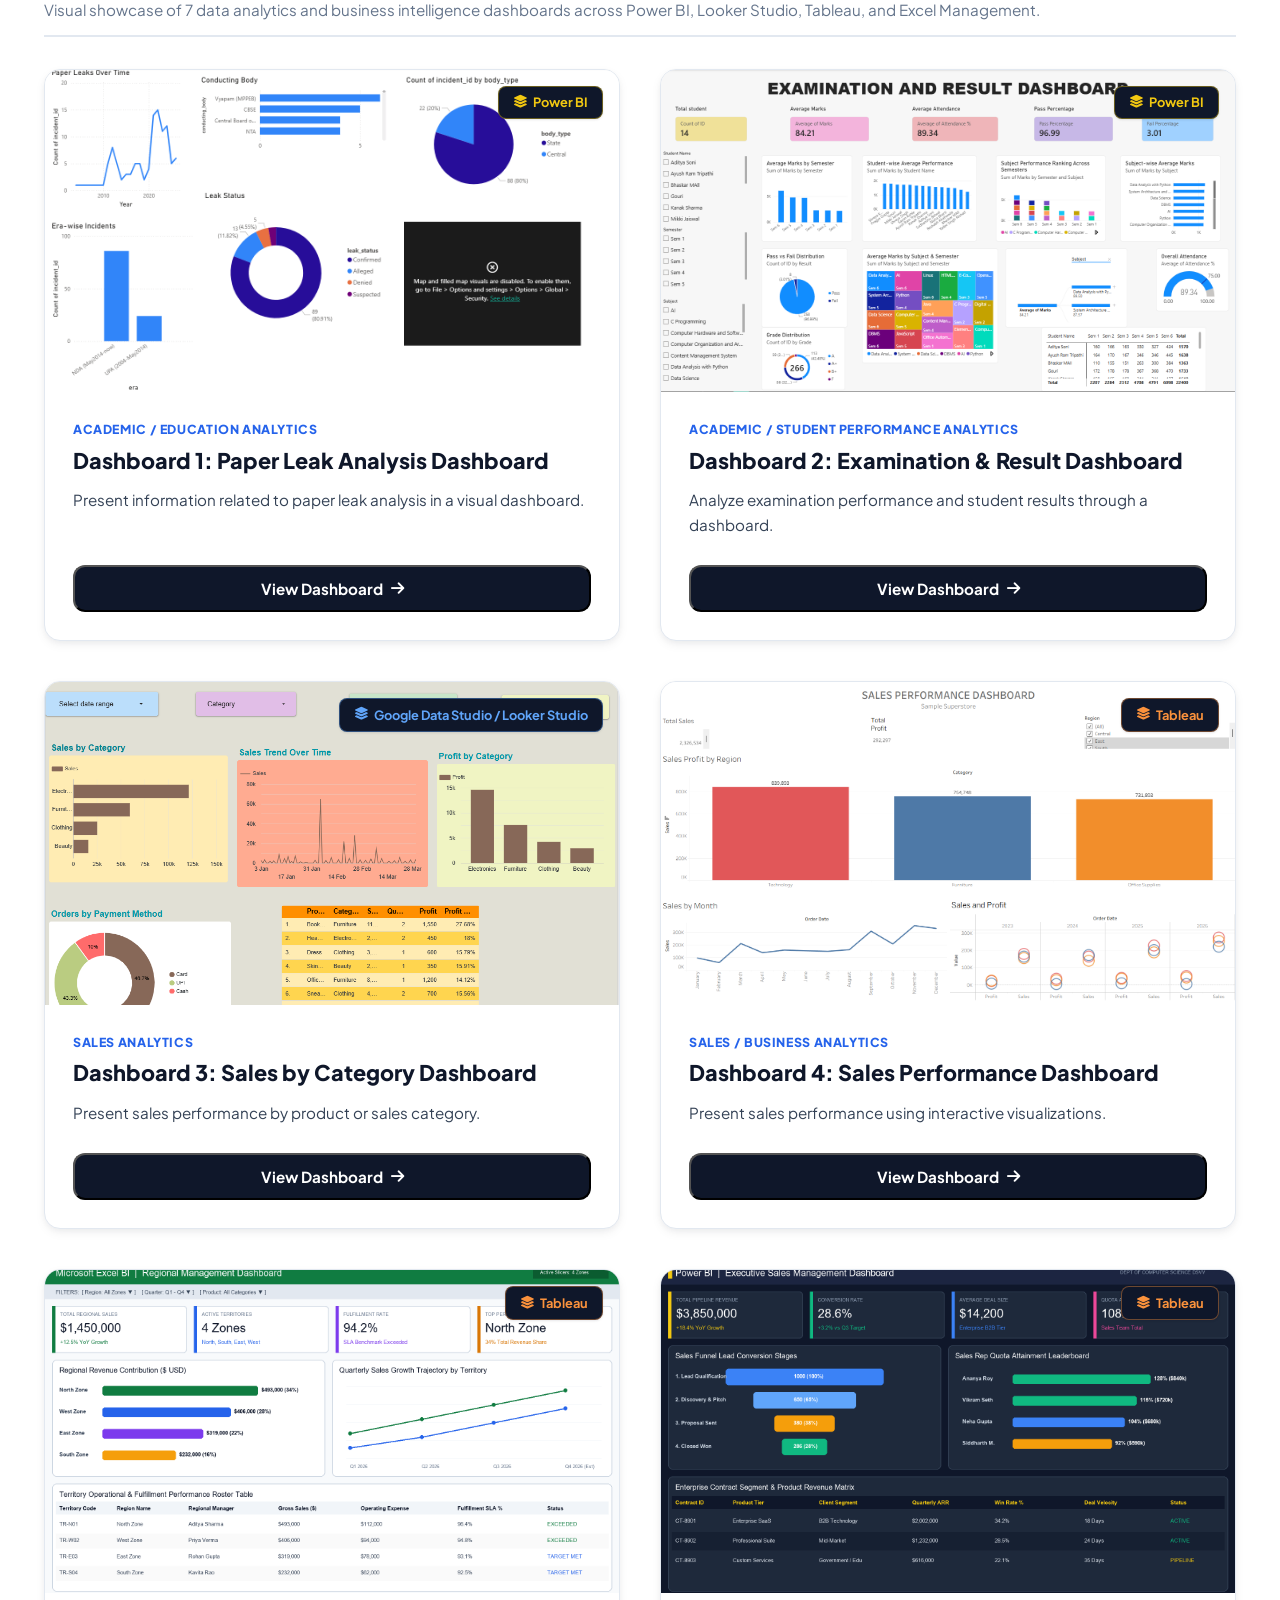
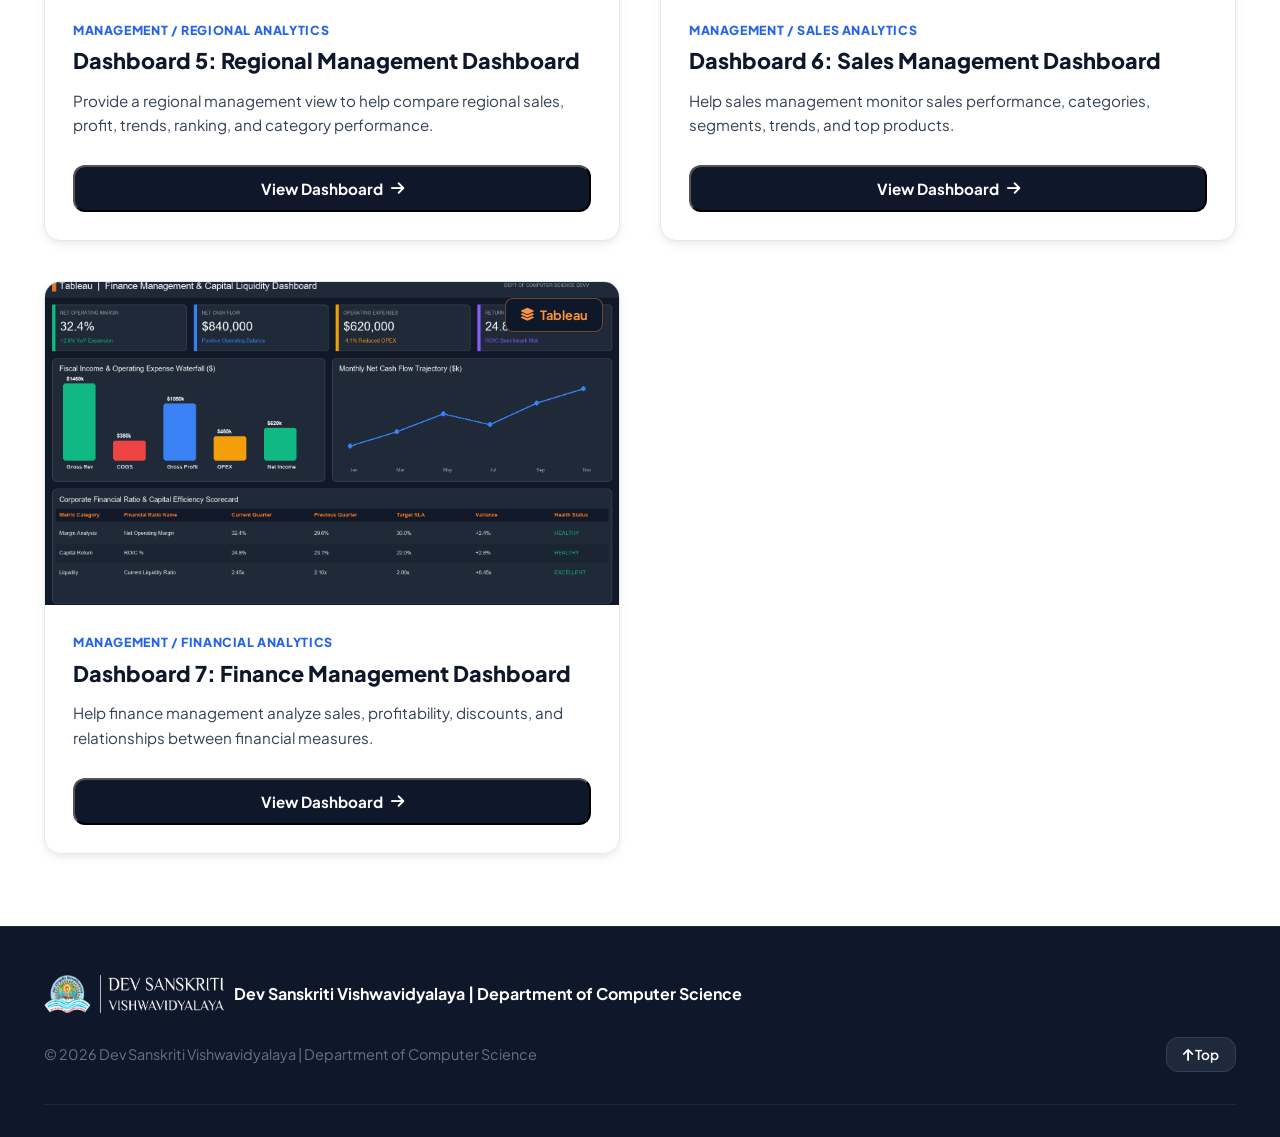
==== commit 7dffc64f: "Remove Projects, Skills, About, Contact links from header and add top padding to hero section" ====
--- a/index.html
+++ b/index.html
@@ -40,10 +40,6 @@
             <li><a href="#hero" class="nav-link active" data-section="hero"><i class="fa-solid fa-house"></i> Home</a></li>
             <li><a href="#labs" class="nav-link" data-section="labs"><i class="fa-solid fa-flask"></i> Lab Work</a></li>
             <li><a href="#dashboards" class="nav-link" data-section="dashboards"><i class="fa-solid fa-chart-column"></i> Dashboard Gallery</a></li>
-            <li><a href="#dashboards" class="nav-link" data-section="projects"><i class="fa-solid fa-folder-open"></i> Projects</a></li>
-            <li><a href="#labs" class="nav-link" data-section="skills"><i class="fa-solid fa-code"></i> Skills</a></li>
-            <li><a href="#hero" class="nav-link" data-section="about"><i class="fa-solid fa-user"></i> About</a></li>
-            <li><a href="#contact" class="nav-link" data-section="contact"><i class="fa-solid fa-envelope"></i> Contact</a></li>
           </ul>
         </nav>
         <span class="cs-dept-badge">
@@ -76,30 +72,6 @@
           <span class="sidebar-tooltip">Dashboard Gallery</span>
         </a>
       </li>
-      <li>
-        <a href="#dashboards" class="sidebar-link" data-section="projects" aria-label="Projects">
-          <i class="fa-solid fa-folder-open"></i>
-          <span class="sidebar-tooltip">Projects</span>
-        </a>
-      </li>
-      <li>
-        <a href="#labs" class="sidebar-link" data-section="skills" aria-label="Skills">
-          <i class="fa-solid fa-code"></i>
-          <span class="sidebar-tooltip">Skills</span>
-        </a>
-      </li>
-      <li>
-        <a href="#hero" class="sidebar-link" data-section="about" aria-label="About">
-          <i class="fa-solid fa-user"></i>
-          <span class="sidebar-tooltip">About</span>
-        </a>
-      </li>
-      <li>
-        <a href="#contact" class="sidebar-link" data-section="contact" aria-label="Contact">
-          <i class="fa-solid fa-envelope"></i>
-          <span class="sidebar-tooltip">Contact</span>
-        </a>
-      </li>
     </ul>
   </nav>
 
--- a/css/style.css
+++ b/css/style.css
@@ -377,7 +377,7 @@
 
 .hero-section {
   position: relative;
-  padding: 4.5rem 0 4rem 0;
+  padding: 7.75rem 0 4.5rem 0;
   background: radial-gradient(circle at 80% 20%, rgba(37, 99, 235, 0.15) 0%, transparent 40%),
               radial-gradient(circle at 20% 80%, rgba(16, 185, 129, 0.1) 0%, transparent 40%),
               linear-gradient(135deg, #0b1329 0%, #0f172a 50%, #172554 100%);
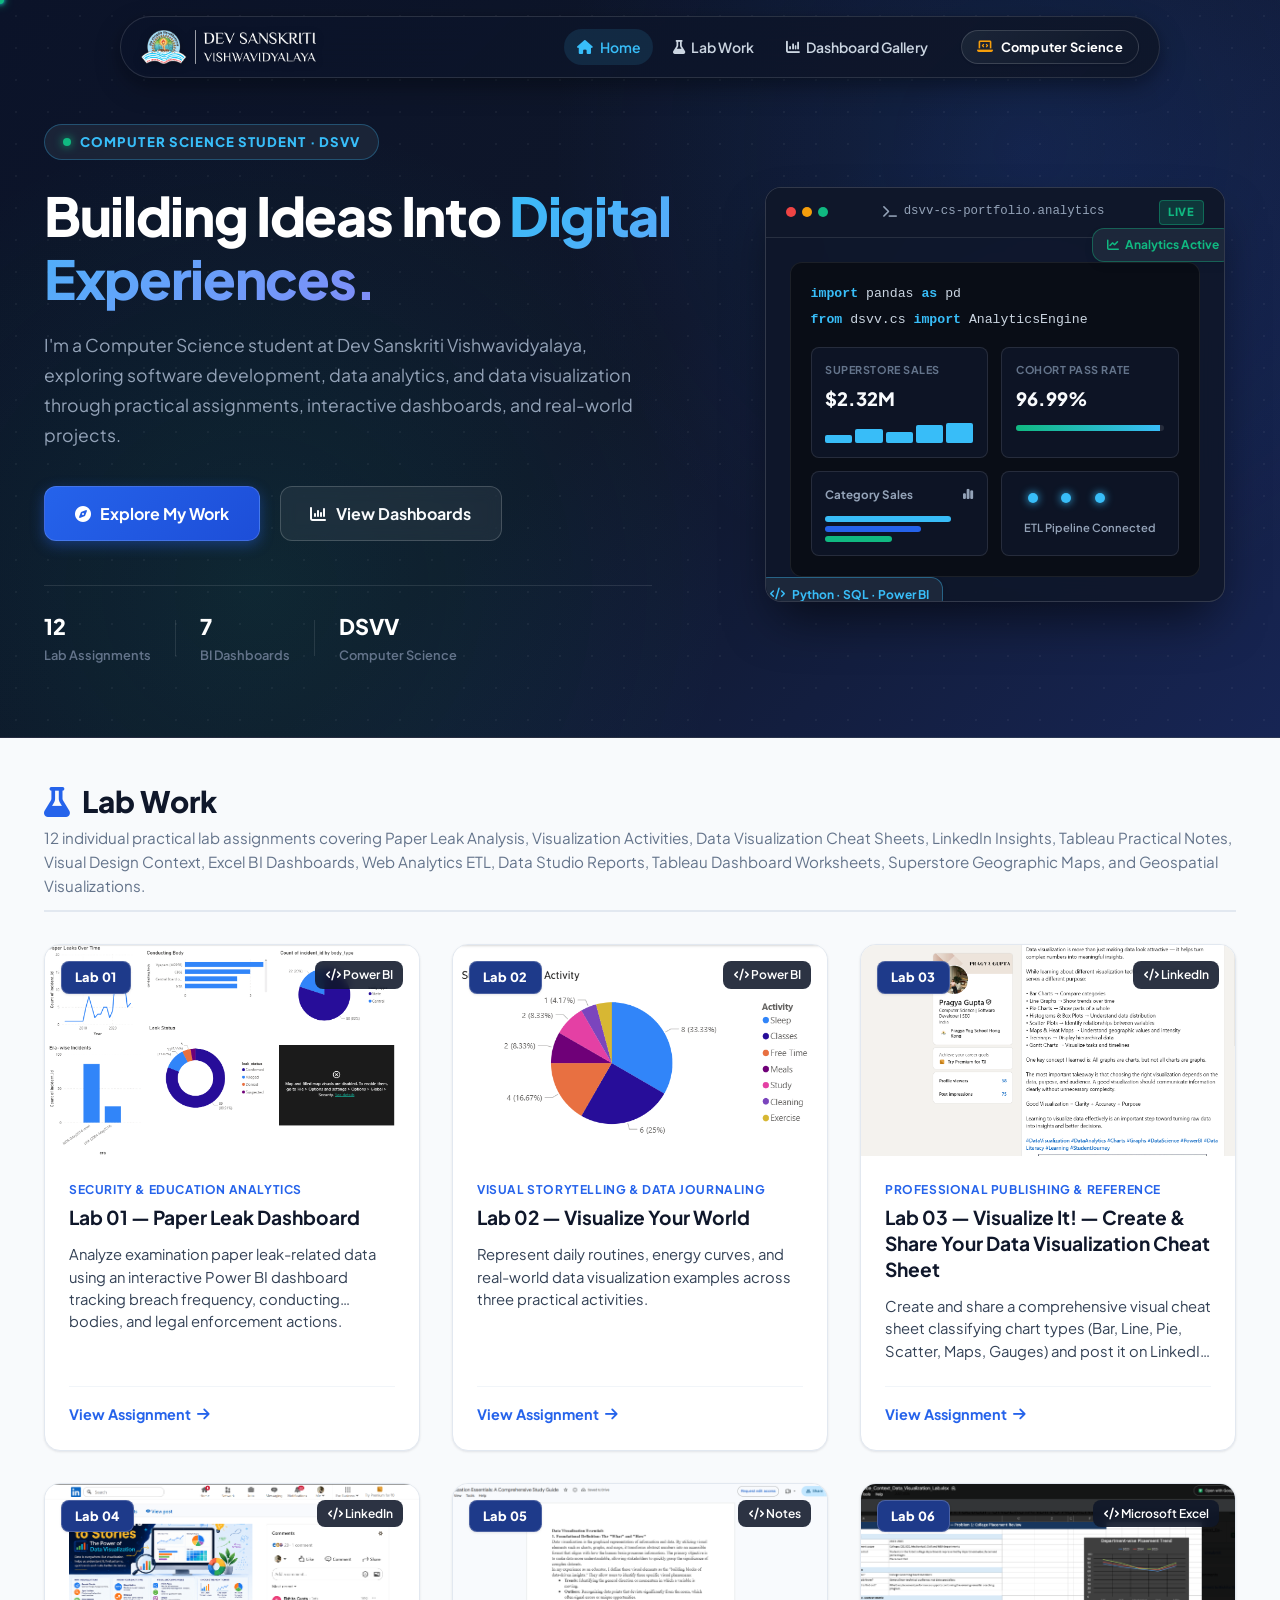
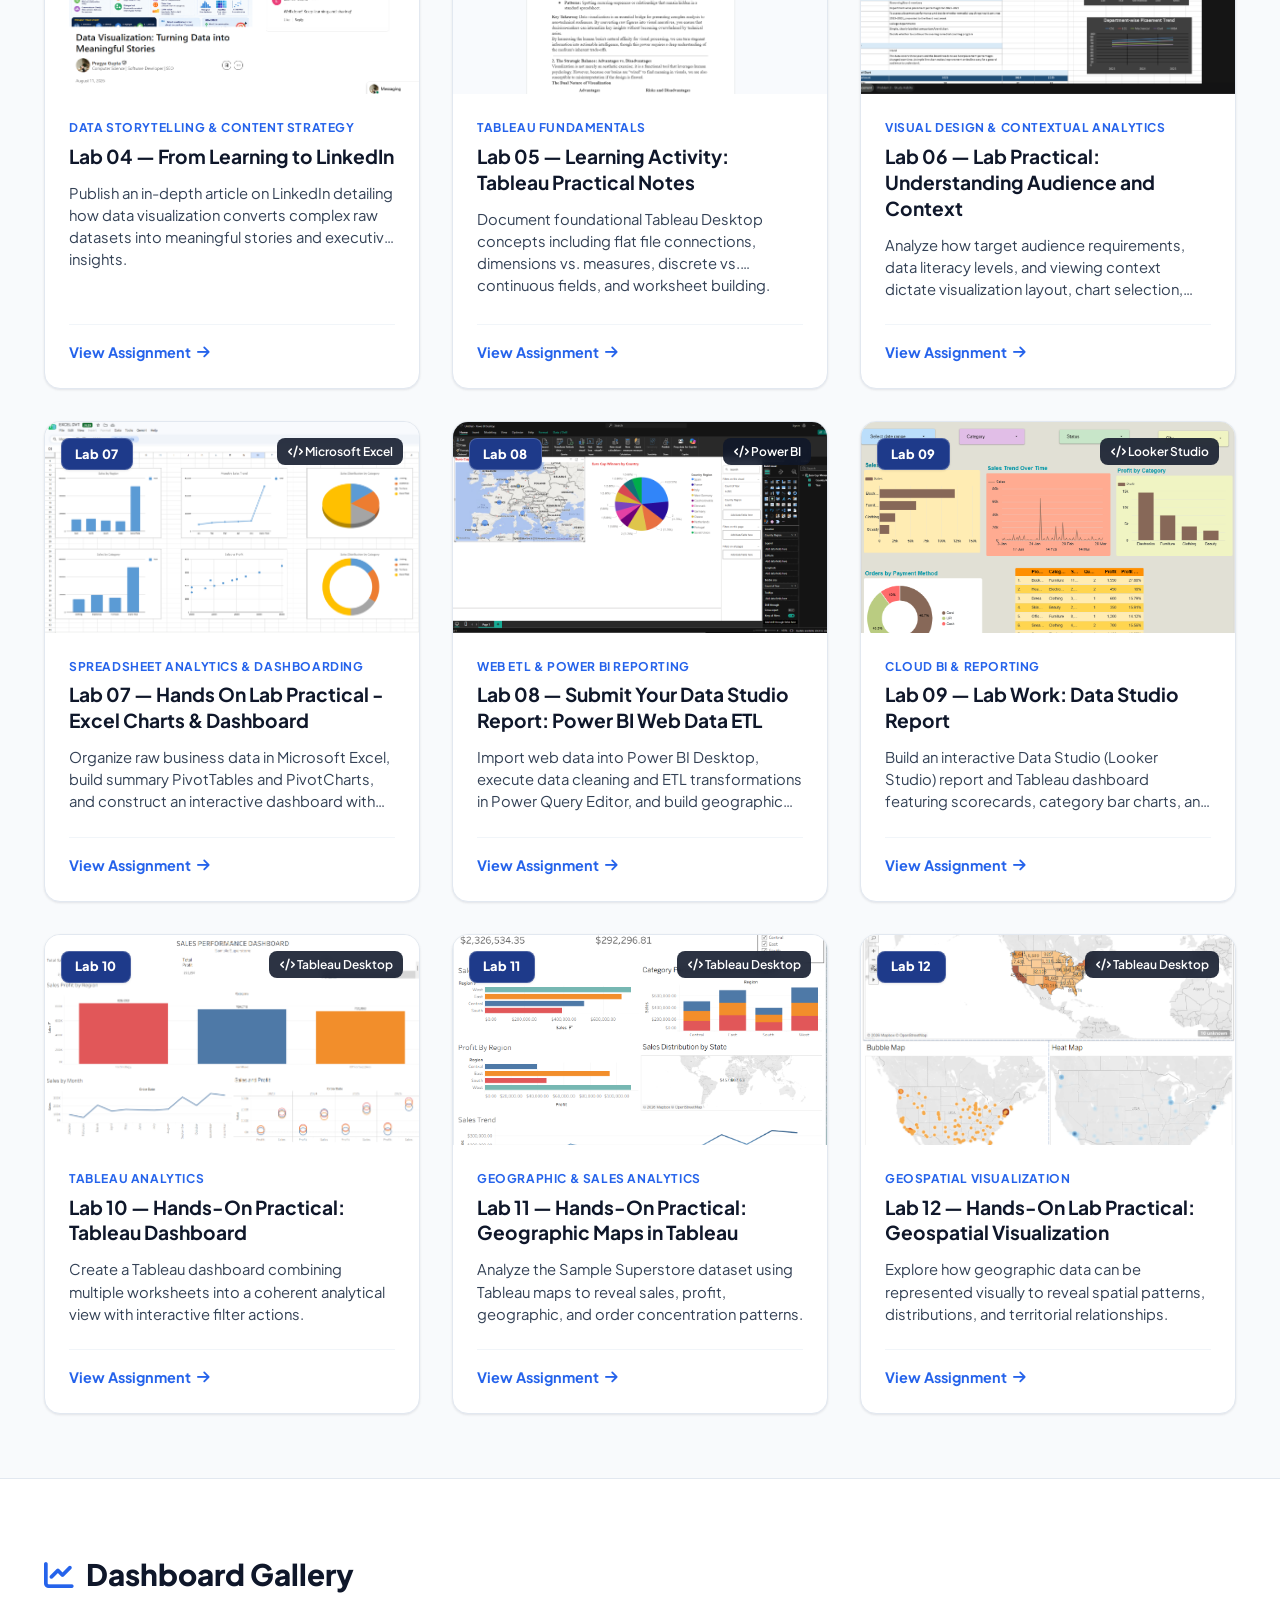
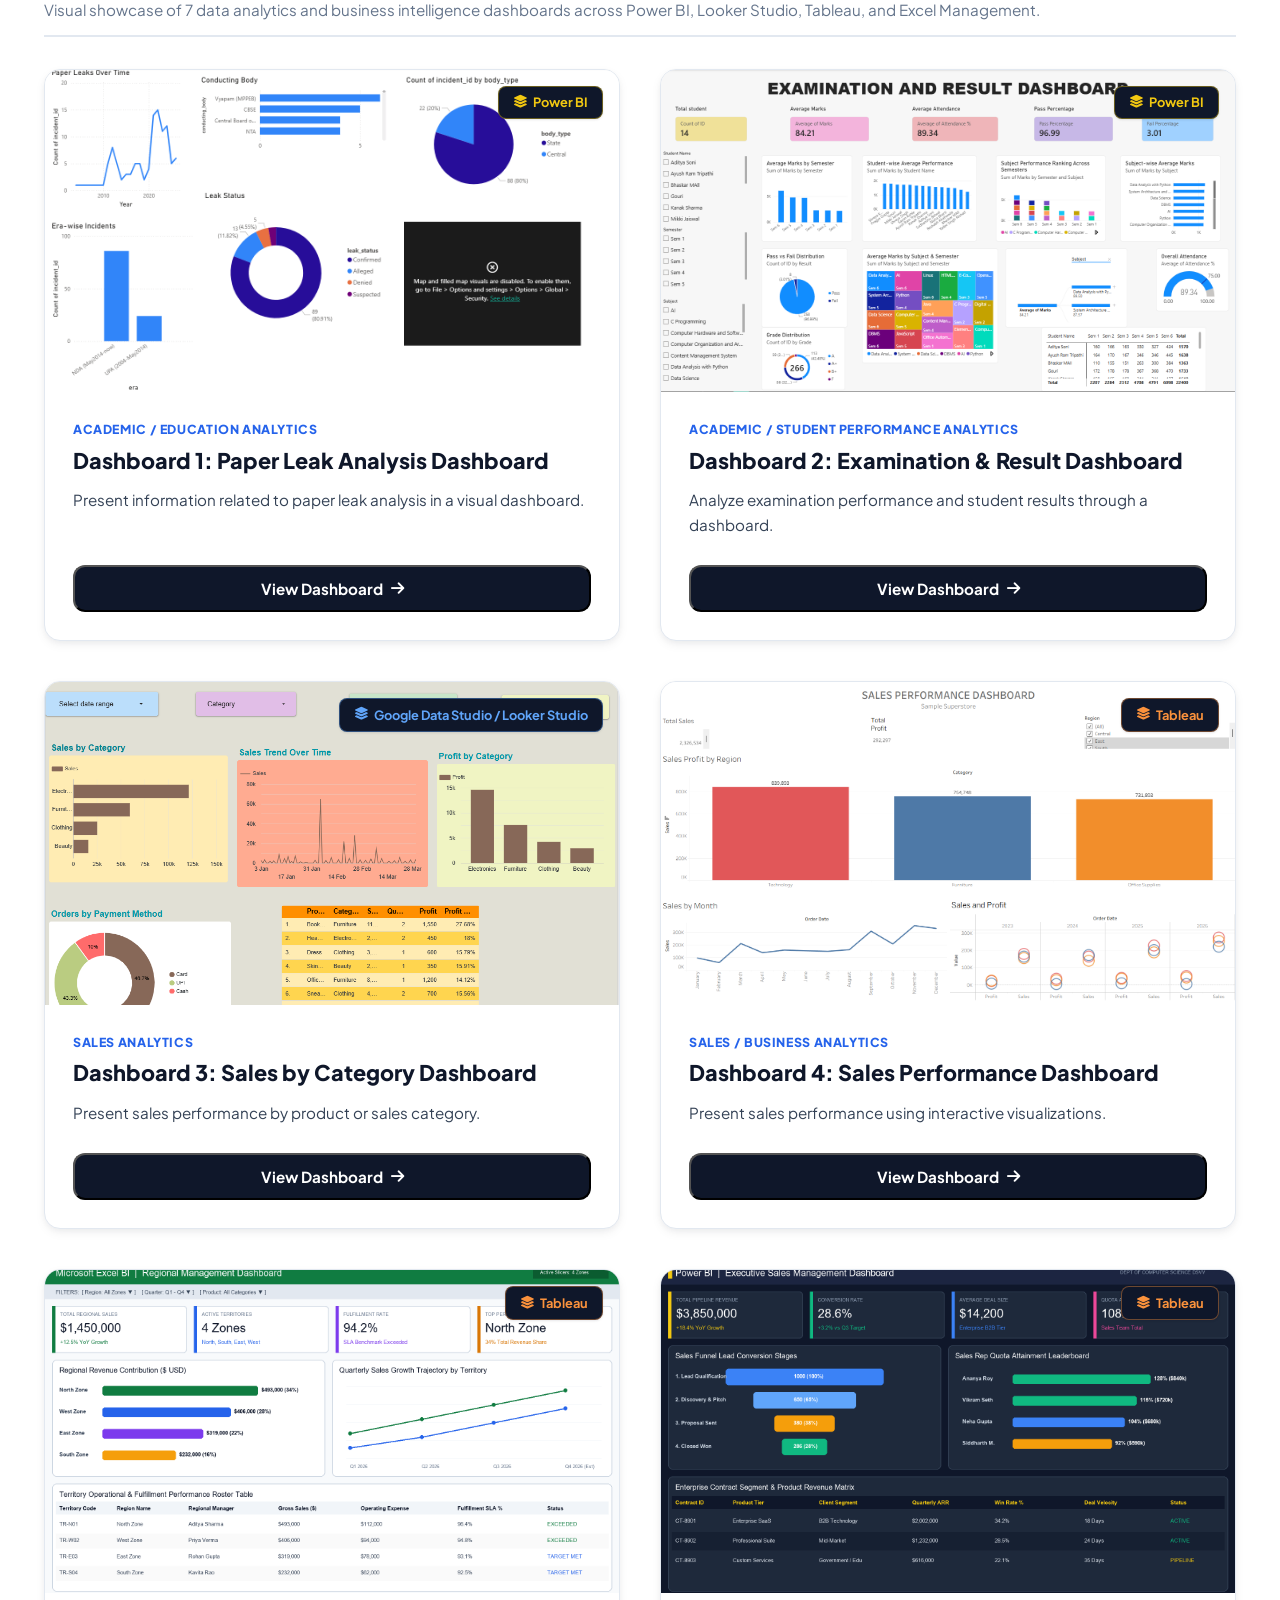
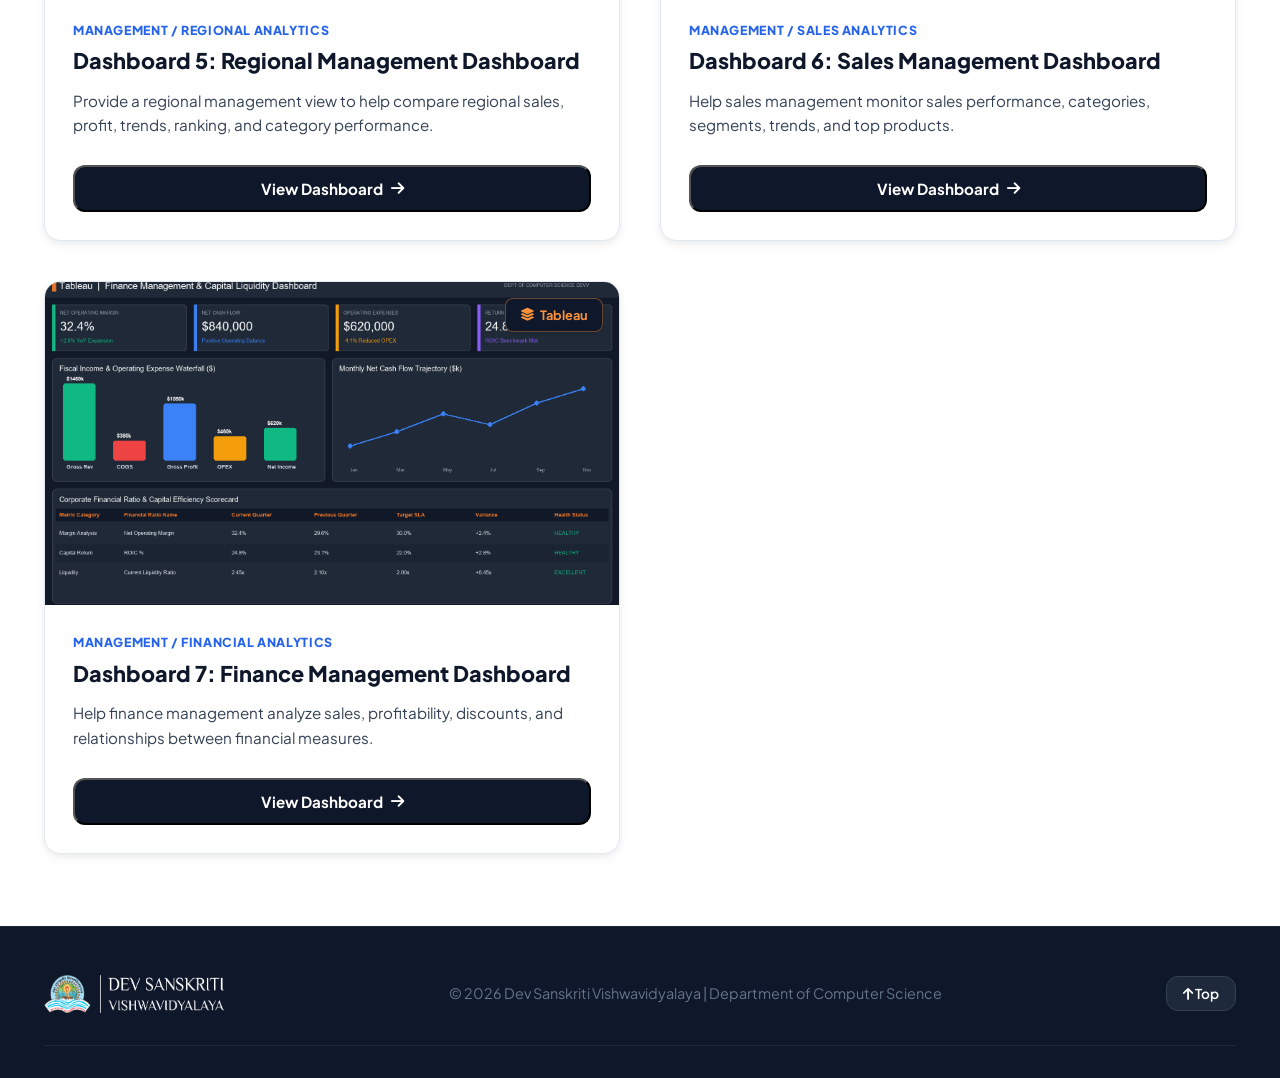
==== commit 76165791: "Remove text label after logo in site footer" ====
--- a/index.html
+++ b/index.html
@@ -280,7 +280,6 @@
       <div class="footer-content">
         <div class="footer-brand">
           <img src="images/dsvv-official-logo-clean.png" alt="DSVV Logo" style="height: 38px; width: auto; max-width: 180px;" />
-          <span>Dev Sanskriti Vishwavidyalaya | Department of Computer Science</span>
         </div>
         <div class="footer-copyright">
           © 2026 Dev Sanskriti Vishwavidyalaya | Department of Computer Science
